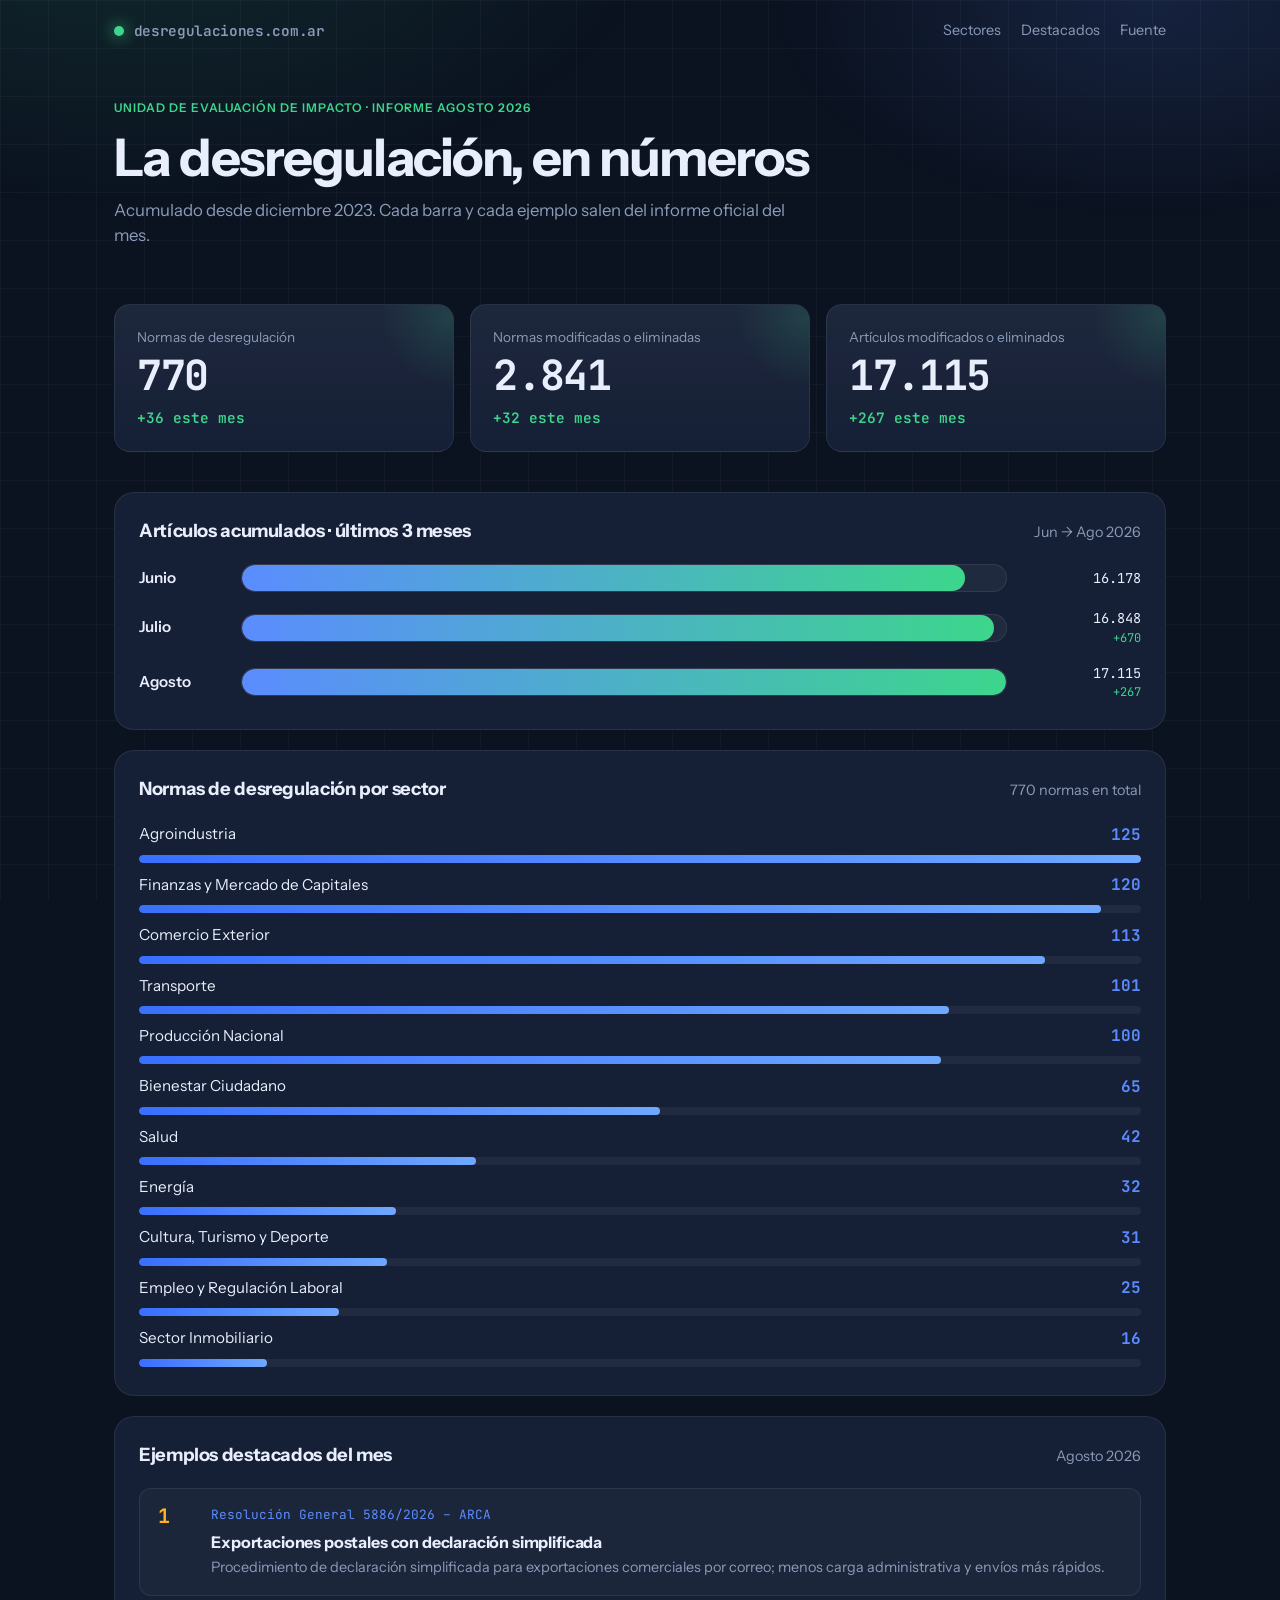
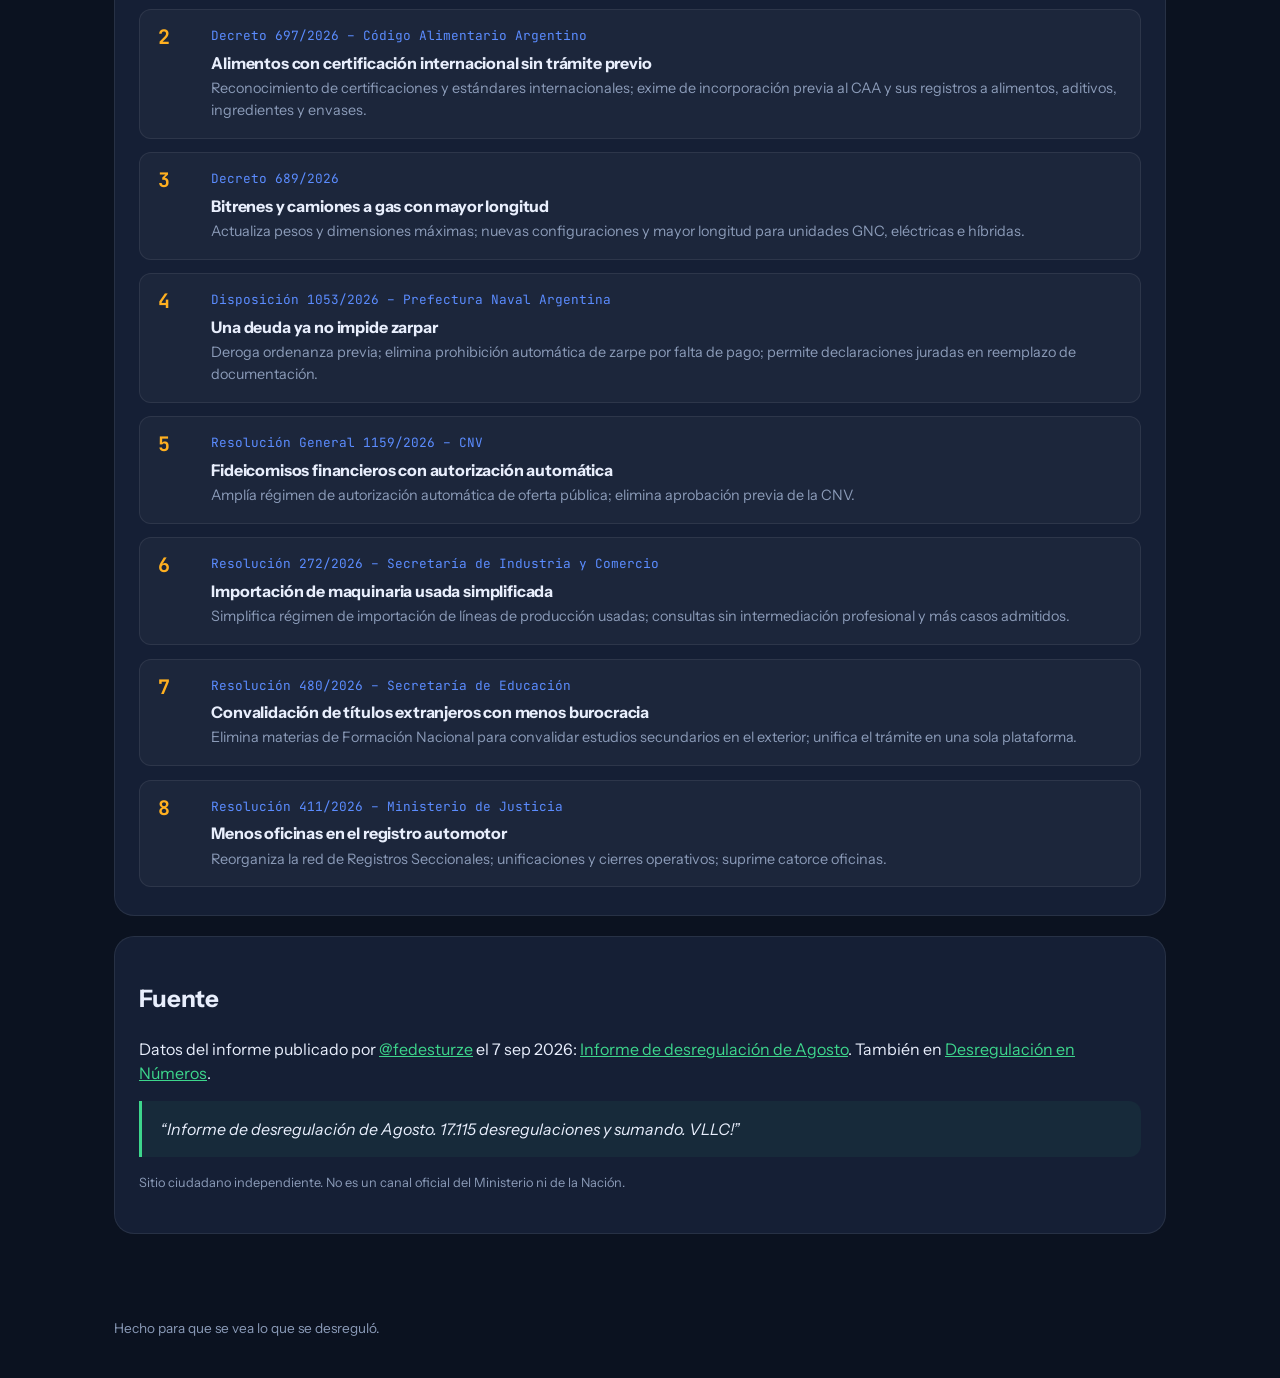
==== index.single.html @ d6ac7ee7 "Add single-file dashboard for CDN hosting (Spanish brand)" ====
<!DOCTYPE html>
<html lang="es">
<head>
  <meta charset="utf-8" />
  <meta name="viewport" content="width=device-width, initial-scale=1" />
  <title>Desregulación Argentina · Agosto 2026</title>
  <meta name="description" content="Dashboard de la desregulación implementada: 17.115 artículos modificados o eliminados. Fuente: Unidad de Evaluación de Impacto / Fede Sturzenegger." />
  <link rel="preconnect" href="https://fonts.googleapis.com" />
  <link rel="preconnect" href="https://fonts.gstatic.com" crossorigin />
  <link href="https://fonts.googleapis.com/css2?family=Instrument+Sans:wght@400;500;600;700&family=JetBrains+Mono:wght@500;700&display=swap" rel="stylesheet" />
  <style>
:root {
  --bg: #0b1220;
  --bg2: #111a2e;
  --card: #151f35;
  --line: rgba(255,255,255,0.08);
  --text: #e8eefc;
  --muted: #8b9bb8;
  --accent: #3dd68c;
  --accent2: #5b8cff;
  --warn: #ffb020;
  --radius: 16px;
  --font: "Instrument Sans", system-ui, sans-serif;
  --mono: "JetBrains Mono", ui-monospace, monospace;
}

* { box-sizing: border-box; }
html { scroll-behavior: smooth; }
body {
  margin: 0;
  font-family: var(--font);
  color: var(--text);
  background: var(--bg);
  line-height: 1.5;
  min-height: 100vh;
}

.bg-grid {
  position: fixed; inset: 0; pointer-events: none; z-index: -1;
  background:
    radial-gradient(900px 500px at 10% -10%, rgba(61,214,140,0.12), transparent 60%),
    radial-gradient(700px 400px at 90% 0%, rgba(91,140,255,0.14), transparent 55%),
    linear-gradient(rgba(255,255,255,0.03) 1px, transparent 1px),
    linear-gradient(90deg, rgba(255,255,255,0.03) 1px, transparent 1px);
  background-size: auto, auto, 48px 48px, 48px 48px;
}

.top {
  display: flex; align-items: center; justify-content: space-between;
  max-width: 1100px; margin: 0 auto; padding: 1.25rem 1.5rem;
}
.brand { display: flex; align-items: center; gap: .6rem; font-weight: 600; letter-spacing: -0.02em; }
.dot {
  width: 10px; height: 10px; border-radius: 50%;
  background: var(--accent); box-shadow: 0 0 16px var(--accent);
}
.brand-name { font-family: var(--mono); font-size: .9rem; color: var(--muted); }
nav { display: flex; gap: 1.25rem; }
nav a { color: var(--muted); text-decoration: none; font-size: .9rem; }
nav a:hover { color: var(--text); }

main { max-width: 1100px; margin: 0 auto; padding: 0 1.5rem 4rem; }

.hero { padding: 2rem 0 1.5rem; }
.eyebrow {
  display: inline-block; font-size: .75rem; letter-spacing: .08em; text-transform: uppercase;
  color: var(--accent); font-weight: 600; margin: 0 0 .75rem;
}
h1 {
  font-size: clamp(2rem, 5vw, 3.25rem); line-height: 1.1; letter-spacing: -0.03em;
  margin: 0 0 .75rem; font-weight: 700;
}
.lede { color: var(--muted); max-width: 42rem; margin: 0; font-size: 1.05rem; }

.kpis {
  display: grid; grid-template-columns: repeat(3, 1fr); gap: 1rem;
  margin: 2rem 0 2.5rem;
}
.kpi {
  background: linear-gradient(180deg, rgba(255,255,255,0.04), transparent), var(--card);
  border: 1px solid var(--line); border-radius: var(--radius);
  padding: 1.35rem 1.4rem; position: relative; overflow: hidden;
}
.kpi::after {
  content: ""; position: absolute; right: -20%; top: -40%;
  width: 140px; height: 140px; border-radius: 50%;
  background: radial-gradient(circle, rgba(61,214,140,0.15), transparent 70%);
}
.kpi .label { color: var(--muted); font-size: .85rem; margin-bottom: .5rem; }
.kpi .value {
  font-family: var(--mono); font-size: clamp(1.8rem, 4vw, 2.6rem);
  font-weight: 700; letter-spacing: -0.04em; line-height: 1;
}
.kpi .delta {
  display: inline-flex; align-items: center; gap: .25rem;
  margin-top: .65rem; color: var(--accent); font-weight: 600; font-size: .9rem;
  font-family: var(--mono);
}

.panel {
  background: var(--card); border: 1px solid var(--line);
  border-radius: calc(var(--radius) + 4px); padding: 1.5rem 1.5rem 1.75rem;
  margin-bottom: 1.25rem;
}
.panel-head { display: flex; align-items: baseline; justify-content: space-between; gap: 1rem; margin-bottom: 1.25rem; }
.panel-head h2 { margin: 0; font-size: 1.15rem; letter-spacing: -0.02em; }
.muted { color: var(--muted); margin: 0; font-size: .9rem; }

.bars { display: grid; gap: 1rem; }
.bar-row { display: grid; grid-template-columns: 5.5rem 1fr auto; align-items: center; gap: .85rem; }
.bar-label { font-weight: 600; font-size: .95rem; }
.bar-track {
  height: 28px; background: rgba(255,255,255,0.05); border-radius: 999px; overflow: hidden;
  border: 1px solid var(--line);
}
.bar-fill {
  height: 100%; border-radius: 999px;
  background: linear-gradient(90deg, var(--accent2), var(--accent));
  transition: width .8s ease;
}
.bar-meta { font-family: var(--mono); font-size: .85rem; text-align: right; min-width: 7.5rem; }
.bar-meta .d { color: var(--accent); display: block; font-size: .75rem; }

.sectors { display: grid; gap: .65rem; }
.sector {
  display: grid; grid-template-columns: 1fr auto; gap: .5rem .75rem; align-items: center;
}
.sector-name { font-size: .95rem; }
.sector-n { font-family: var(--mono); font-weight: 700; color: var(--accent2); }
.sector-track {
  grid-column: 1 / -1; height: 8px; background: rgba(255,255,255,0.05);
  border-radius: 999px; overflow: hidden;
}
.sector-fill {
  height: 100%; border-radius: 999px;
  background: linear-gradient(90deg, #3a6fff, #6ea8ff);
}

.examples { list-style: none; margin: 0; padding: 0; display: grid; gap: .85rem; }
.examples li {
  display: grid; grid-template-columns: 2.5rem 1fr; gap: .85rem;
  padding: 1rem 1.1rem; border-radius: 12px;
  background: rgba(255,255,255,0.03); border: 1px solid var(--line);
}
.examples .n {
  font-family: var(--mono); font-weight: 700; font-size: 1.25rem;
  color: var(--warn); line-height: 1.1;
}
.examples h3 { margin: 0 0 .2rem; font-size: 1rem; letter-spacing: -0.01em; }
.examples .norma { color: var(--accent2); font-size: .8rem; font-family: var(--mono); margin-bottom: .35rem; }
.examples p { margin: 0; color: var(--muted); font-size: .9rem; }

.source a { color: var(--accent); }
.source blockquote {
  margin: 1rem 0; padding: 1rem 1.15rem; border-left: 3px solid var(--accent);
  background: rgba(61,214,140,0.06); border-radius: 0 12px 12px 0;
  color: var(--text); font-style: italic;
}
.fine { color: var(--muted); font-size: .8rem; }

footer {
  max-width: 1100px; margin: 0 auto; padding: 0 1.5rem 2.5rem;
  color: var(--muted); font-size: .85rem;
}

@media (max-width: 800px) {
  .kpis { grid-template-columns: 1fr; }
  nav { display: none; }
  .bar-row { grid-template-columns: 1fr; gap: .35rem; }
  .bar-meta { text-align: left; }
}

</style>
</head>
<body>
  <div class="bg-grid" aria-hidden="true"></div>
  <header class="top">
    <div class="brand">
      <span class="dot"></span>
      <span class="brand-name">desregulaciones.com.ar</span>
    </div>
    <nav>
      <a href="#sectores">Sectores</a>
      <a href="#ejemplos">Destacados</a>
      <a href="#fuente">Fuente</a>
    </nav>
  </header>

  <main>
    <section class="hero">
      <p class="eyebrow">Unidad de Evaluación de Impacto · Informe agosto 2026</p>
      <h1>La desregulación, en números</h1>
      <p class="lede">Acumulado desde diciembre 2023. Cada barra y cada ejemplo salen del informe oficial del mes.</p>
    </section>

    <section class="kpis" id="kpis" aria-label="Indicadores clave">
      <!-- filled by JS -->
    </section>

    <section class="panel" id="ritmo">
      <div class="panel-head">
        <h2>Artículos acumulados · últimos 3 meses</h2>
        <p class="muted">Jun → Ago 2026</p>
      </div>
      <div class="bars" id="bars"></div>
    </section>

    <section class="panel" id="sectores">
      <div class="panel-head">
        <h2>Normas de desregulación por sector</h2>
        <p class="muted">770 normas en total</p>
      </div>
      <div class="sectors" id="sectors"></div>
    </section>

    <section class="panel" id="ejemplos">
      <div class="panel-head">
        <h2>Ejemplos destacados del mes</h2>
        <p class="muted">Agosto 2026</p>
      </div>
      <ol class="examples" id="examples"></ol>
    </section>

    <section class="panel source" id="fuente">
      <h2>Fuente</h2>
      <p>
        Datos del informe publicado por
        <a href="https://x.com/fedesturze" target="_blank" rel="noopener">@fedesturze</a>
        el 7 sep 2026:
        <a id="source-link" href="https://x.com/fedesturze/status/2096922654028579217" target="_blank" rel="noopener">Informe de desregulación de Agosto</a>.
        También en
        <a href="https://www.argentina.gob.ar/desregulacion/desregulacion-en-numeros" target="_blank" rel="noopener">Desregulación en Números</a>.
      </p>
      <blockquote id="source-quote"></blockquote>
      <p class="fine">Sitio ciudadano independiente. No es un canal oficial del Ministerio ni de la Nación.</p>
    </section>
  </main>

  <footer>
    <span>Hecho para que se vea lo que se desreguló.</span>
  </footer>

  <script>
const EMBEDDED_DATA = {
  "source": {
    "author": "Fede Sturzenegger",
    "username": "fedesturze",
    "post_id": "2096922654028579217",
    "url": "https://x.com/fedesturze/status/2096922654028579217",
    "created_at": "2026-09-07T11:24:54.000Z",
    "text": "Informe de desregulación de Agosto. 17.115 desregulaciones y sumando. VLLC!",
    "unit": "Unidad de Evaluación de Impacto · Análisis de la desregulación implementada",
    "official_portal": "https://www.argentina.gob.ar/desregulacion/desregulacion-en-numeros",
    "official_pdf": "https://www.argentina.gob.ar/sites/default/files/2025/06/informe_analisis_de_la_desregulacion_implementada_agosto.pdf"
  },
  "as_of": "2026-08",
  "totals": {
    "normas_desregulacion": {
      "value": 770,
      "delta_month": 36
    },
    "normas_modificadas_o_eliminadas": {
      "value": 2841,
      "delta_month": 32
    },
    "articulos_modificados_o_eliminados": {
      "value": 17115,
      "delta_month": 267
    }
  },
  "articulos_ultimos_3_meses": [
    {
      "month": "2026-06",
      "label": "Junio",
      "value": 16178,
      "delta": null
    },
    {
      "month": "2026-07",
      "label": "Julio",
      "value": 16848,
      "delta": 670
    },
    {
      "month": "2026-08",
      "label": "Agosto",
      "value": 17115,
      "delta": 267
    }
  ],
  "sectores": [
    {
      "name": "Agroindustria",
      "normas": 125
    },
    {
      "name": "Finanzas y Mercado de Capitales",
      "normas": 120
    },
    {
      "name": "Comercio Exterior",
      "normas": 113
    },
    {
      "name": "Transporte",
      "normas": 101
    },
    {
      "name": "Producción Nacional",
      "normas": 100
    },
    {
      "name": "Bienestar Ciudadano",
      "normas": 65
    },
    {
      "name": "Salud",
      "normas": 42
    },
    {
      "name": "Energía",
      "normas": 32
    },
    {
      "name": "Cultura, Turismo y Deporte",
      "normas": 31
    },
    {
      "name": "Empleo y Regulación Laboral",
      "normas": 25
    },
    {
      "name": "Sector Inmobiliario",
      "normas": 16
    }
  ],
  "ejemplos_destacados": [
    {
      "n": 1,
      "norma": "Resolución General 5886/2026 – ARCA",
      "titulo": "Exportaciones postales con declaración simplificada",
      "detalle": "Procedimiento de declaración simplificada para exportaciones comerciales por correo; menos carga administrativa y envíos más rápidos."
    },
    {
      "n": 2,
      "norma": "Decreto 697/2026 – Código Alimentario Argentino",
      "titulo": "Alimentos con certificación internacional sin trámite previo",
      "detalle": "Reconocimiento de certificaciones y estándares internacionales; exime de incorporación previa al CAA y sus registros a alimentos, aditivos, ingredientes y envases."
    },
    {
      "n": 3,
      "norma": "Decreto 689/2026",
      "titulo": "Bitrenes y camiones a gas con mayor longitud",
      "detalle": "Actualiza pesos y dimensiones máximas; nuevas configuraciones y mayor longitud para unidades GNC, eléctricas e híbridas."
    },
    {
      "n": 4,
      "norma": "Disposición 1053/2026 – Prefectura Naval Argentina",
      "titulo": "Una deuda ya no impide zarpar",
      "detalle": "Deroga ordenanza previa; elimina prohibición automática de zarpe por falta de pago; permite declaraciones juradas en reemplazo de documentación."
    },
    {
      "n": 5,
      "norma": "Resolución General 1159/2026 – CNV",
      "titulo": "Fideicomisos financieros con autorización automática",
      "detalle": "Amplía régimen de autorización automática de oferta pública; elimina aprobación previa de la CNV."
    },
    {
      "n": 6,
      "norma": "Resolución 272/2026 – Secretaría de Industria y Comercio",
      "titulo": "Importación de maquinaria usada simplificada",
      "detalle": "Simplifica régimen de importación de líneas de producción usadas; consultas sin intermediación profesional y más casos admitidos."
    },
    {
      "n": 7,
      "norma": "Resolución 480/2026 – Secretaría de Educación",
      "titulo": "Convalidación de títulos extranjeros con menos burocracia",
      "detalle": "Elimina materias de Formación Nacional para convalidar estudios secundarios en el exterior; unifica el trámite en una sola plataforma."
    },
    {
      "n": 8,
      "norma": "Resolución 411/2026 – Ministerio de Justicia",
      "titulo": "Menos oficinas en el registro automotor",
      "detalle": "Reorganiza la red de Registros Seccionales; unificaciones y cierres operativos; suprime catorce oficinas."
    }
  ]
}
;
async function load() {
  const data = EMBEDDED_DATA;
  renderKpis(data.totals);
  renderBars(data.articulos_ultimos_3_meses);
  renderSectors(data.sectores);
  renderExamples(data.ejemplos_destacados);
  document.getElementById("source-quote").textContent = `“${data.source.text}”`;
}

function fmt(n) {
  return n.toLocaleString("es-AR");
}

function renderKpis(t) {
  const items = [
    { label: "Normas de desregulación", ...t.normas_desregulacion },
    { label: "Normas modificadas o eliminadas", ...t.normas_modificadas_o_eliminadas },
    { label: "Artículos modificados o eliminados", ...t.articulos_modificados_o_eliminados },
  ];
  const el = document.getElementById("kpis");
  el.innerHTML = items.map((k) => `
    <article class="kpi">
      <div class="label">${k.label}</div>
      <div class="value">${fmt(k.value)}</div>
      <div class="delta">+${fmt(k.delta_month)} este mes</div>
    </article>
  `).join("");
}

function renderBars(rows) {
  const max = Math.max(...rows.map((r) => r.value));
  const el = document.getElementById("bars");
  el.innerHTML = rows.map((r) => {
    const pct = Math.max(8, (r.value / max) * 100);
    const delta = r.delta != null ? `<span class="d">+${fmt(r.delta)}</span>` : "";
    return `
      <div class="bar-row">
        <div class="bar-label">${r.label}</div>
        <div class="bar-track"><div class="bar-fill" style="width:${pct}%"></div></div>
        <div class="bar-meta">${fmt(r.value)}${delta}</div>
      </div>`;
  }).join("");
}

function renderSectors(sectors) {
  const max = Math.max(...sectors.map((s) => s.normas));
  const el = document.getElementById("sectors");
  el.innerHTML = sectors.map((s) => {
    const pct = (s.normas / max) * 100;
    return `
      <div class="sector">
        <div class="sector-name">${s.name}</div>
        <div class="sector-n">${fmt(s.normas)}</div>
        <div class="sector-track"><div class="sector-fill" style="width:${pct}%"></div></div>
      </div>`;
  }).join("");
}

function renderExamples(list) {
  const el = document.getElementById("examples");
  el.innerHTML = list.map((e) => `
    <li>
      <div class="n">${e.n}</div>
      <div>
        <div class="norma">${e.norma}</div>
        <h3>${e.titulo}</h3>
        <p>${e.detalle}</p>
      </div>
    </li>
  `).join("");
}

load().catch((err) => {
  console.error(err);
  document.querySelector(".lede").textContent = "No se pudo cargar data/august-2026.json";
});

</script>
</body>
</html>
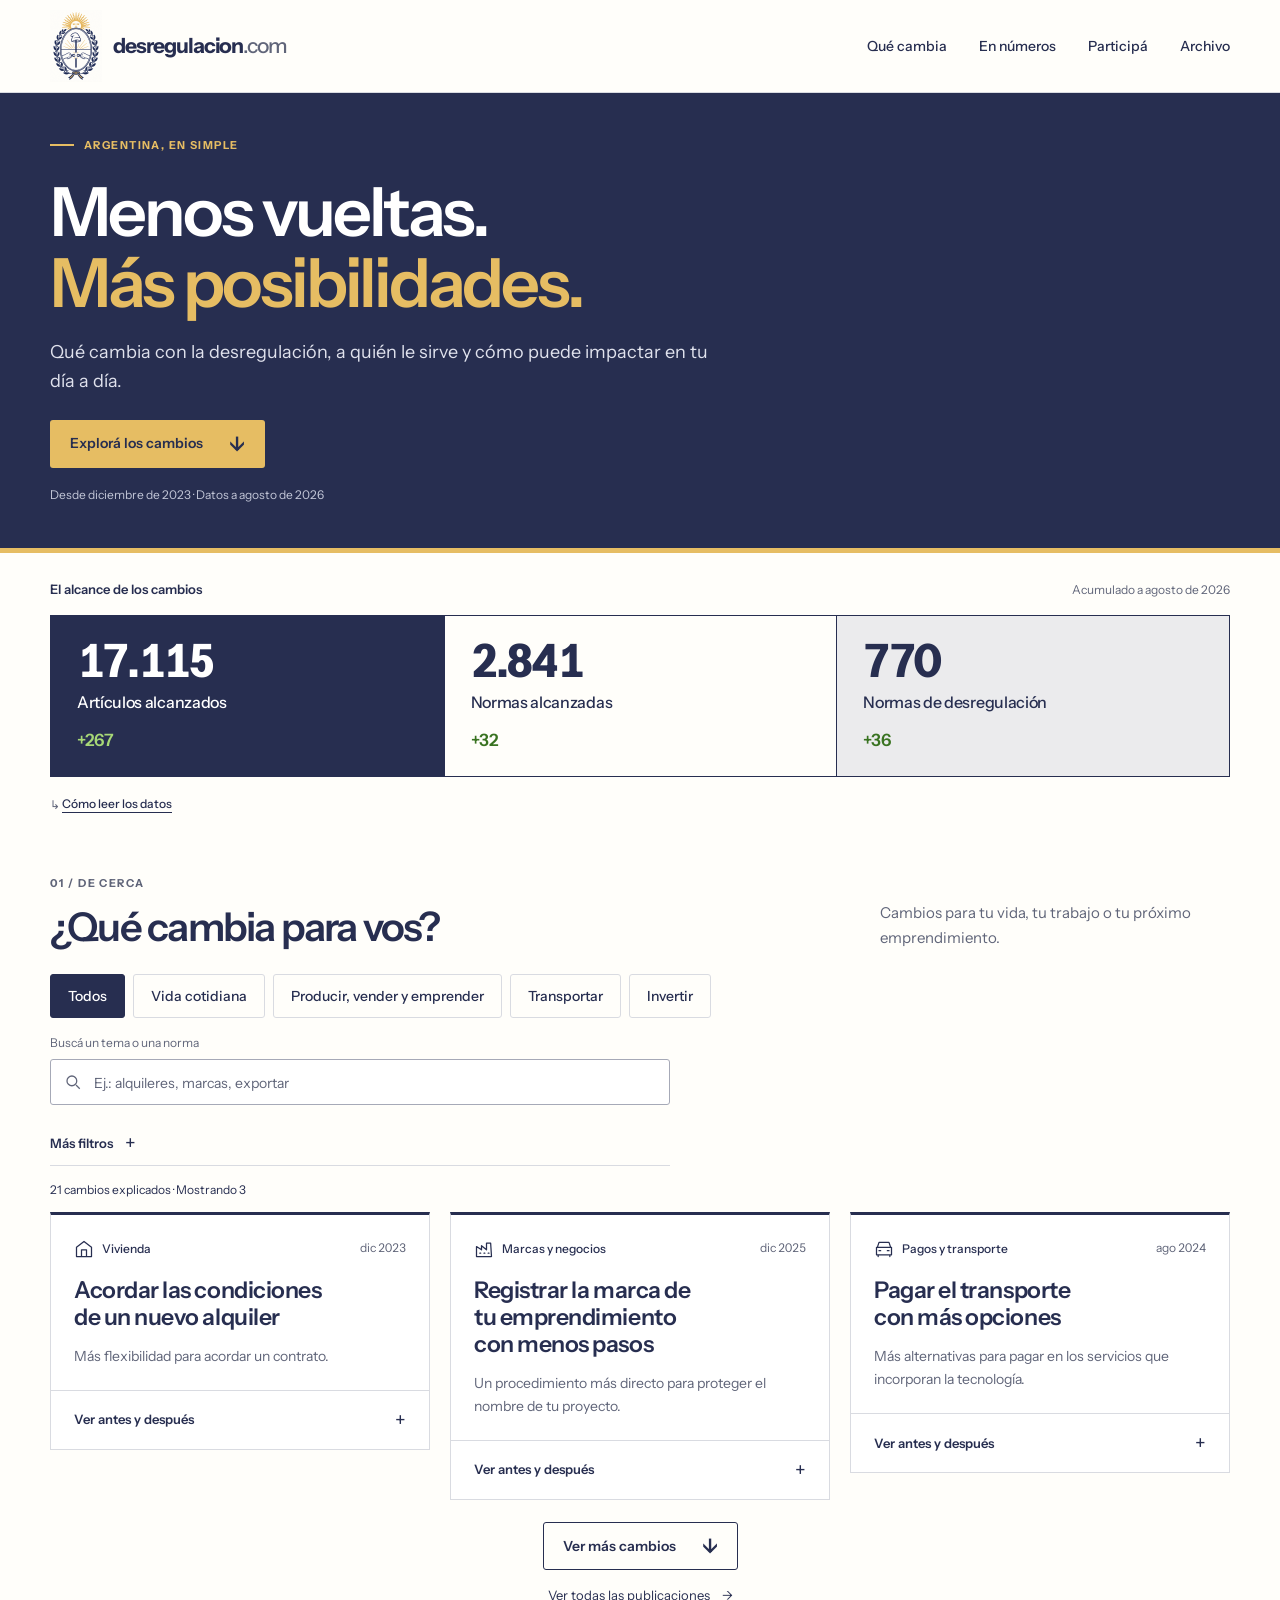
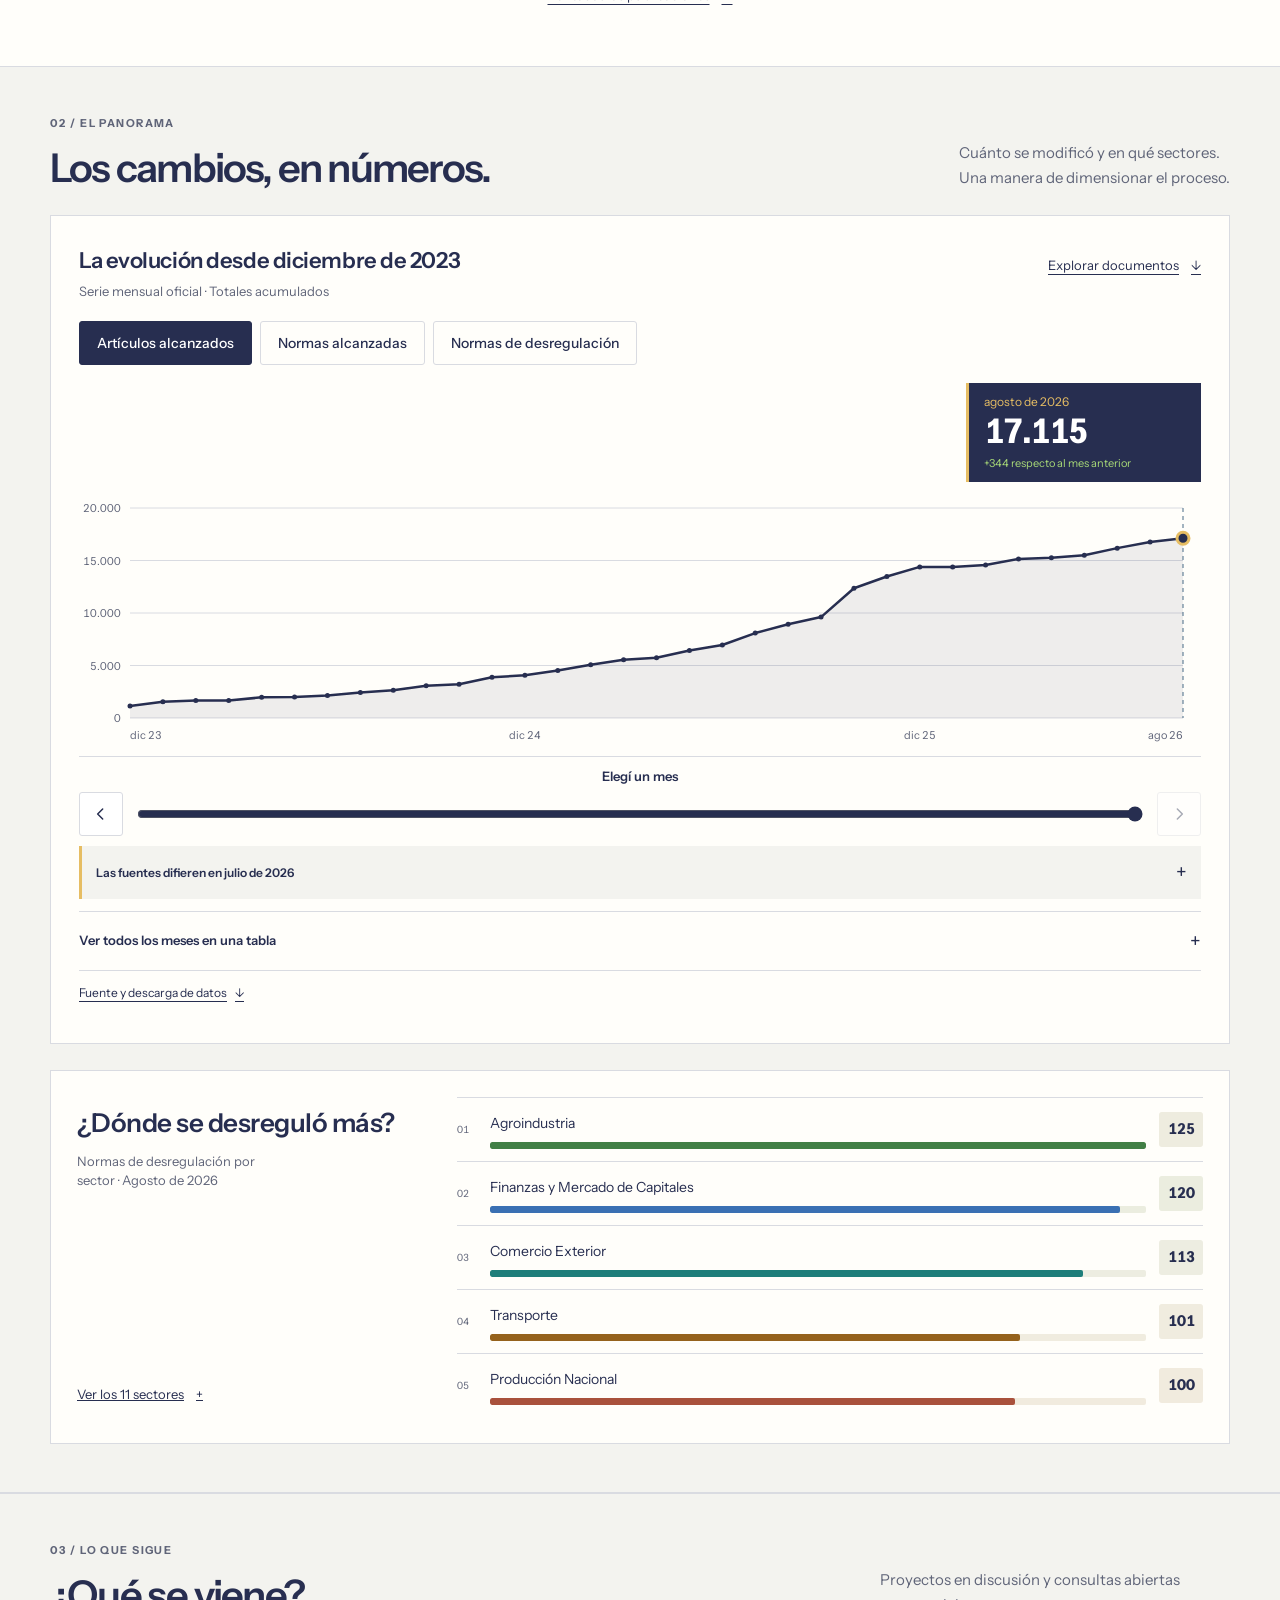
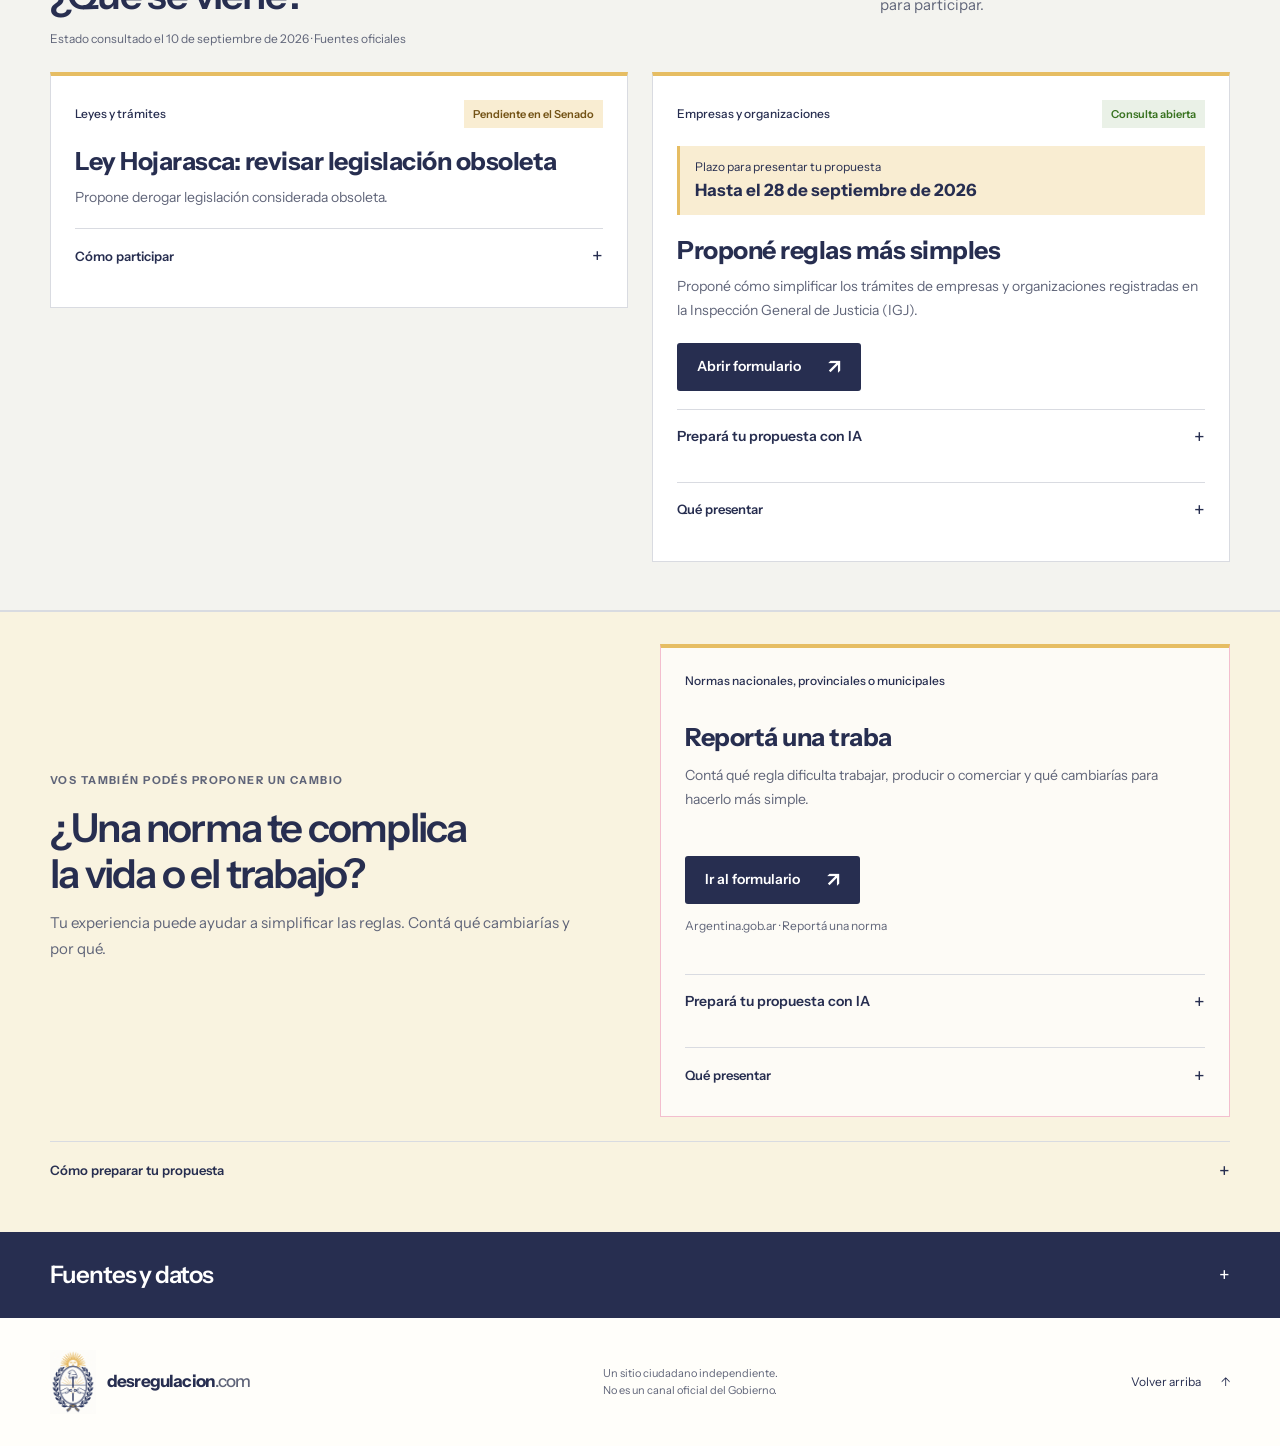
==== commit 5a566bff: "Build citizen guide, searchable archive, and AI participation helpers" ====
--- a/index.single.html
+++ b/index.single.html
@@ -1,468 +1,1580 @@
 <!DOCTYPE html>
-<html lang="es">
+<html lang="es-AR" data-portable>
 <head>
   <meta charset="utf-8" />
   <meta name="viewport" content="width=device-width, initial-scale=1" />
-  <title>Desregulación Argentina · Agosto 2026</title>
-  <meta name="description" content="Dashboard de la desregulación implementada: 17.115 artículos modificados o eliminados. Fuente: Unidad de Evaluación de Impacto / Fede Sturzenegger." />
+  <meta name="theme-color" content="#272e50" />
+  <title>Desregulación · Qué cambia para vos</title>
+  <link rel="canonical" href="https://desregulacion.com/" />
+  <meta name="description" content="Entendé qué cambió con la desregulación en Argentina, a quién le sirve y cómo participar. Historia desde diciembre de 2023, archivo de fuentes y cambios explicados en simple." />
   <link rel="preconnect" href="https://fonts.googleapis.com" />
   <link rel="preconnect" href="https://fonts.gstatic.com" crossorigin />
-  <link href="https://fonts.googleapis.com/css2?family=Instrument+Sans:wght@400;500;600;700&family=JetBrains+Mono:wght@500;700&display=swap" rel="stylesheet" />
+  <link href="https://fonts.googleapis.com/css2?family=Instrument+Sans:wght@400;500;600;700&display=swap" rel="stylesheet" />
+  <link rel="icon" type="image/png" href="[data-uri]" />
   <style>
 :root {
-  --bg: #0b1220;
-  --bg2: #111a2e;
-  --card: #151f35;
-  --line: rgba(255,255,255,0.08);
-  --text: #e8eefc;
-  --muted: #8b9bb8;
-  --accent: #3dd68c;
-  --accent2: #5b8cff;
-  --warn: #ffb020;
-  --radius: 16px;
-  --font: "Instrument Sans", system-ui, sans-serif;
-  --mono: "JetBrains Mono", ui-monospace, monospace;
+  color-scheme: light;
+  --navy: #272e50; --gold: #e6bd63; --paper: #fffefa; --white: #fff;
+  --pale: #f3f3ef; --text: #272e50; --muted: #606579; --line: #d9dbe1;
+  --line-dark: #525a76; --green: #397321; --green-light: #a7d877;
+  --blue: #496b86; --gray: #777d88;
+  --comparison-before: oklch(0.49 0.095 65);
+  --font: "Instrument Sans", -apple-system, BlinkMacSystemFont, "Segoe UI", sans-serif;
 }
-
 * { box-sizing: border-box; }
-html { scroll-behavior: smooth; }
-body {
-  margin: 0;
-  font-family: var(--font);
-  color: var(--text);
-  background: var(--bg);
-  line-height: 1.5;
-  min-height: 100vh;
+html { scroll-behavior: smooth; scroll-padding-top: 24px; }
+body { margin: 0; background: var(--paper); color: var(--text); font: 400 16px/1.5 var(--font); -webkit-font-smoothing: antialiased; }
+button, input { font: inherit; }
+button, a, input, summary { touch-action: manipulation; }
+button, summary { cursor: pointer; }
+a { color: inherit; text-underline-offset: 4px; }
+button { color: inherit; }
+button, a { -webkit-tap-highlight-color: transparent; }
+button:active, .button:active { transform: translateY(1px); }
+:focus-visible { outline: 3px solid var(--blue); outline-offset: 5px; }
+.hero :focus-visible, .source-section :focus-visible { outline-color: var(--gold); }
+[hidden] { display: none !important; }
+.visually-hidden { position: absolute; width: 1px; height: 1px; padding: 0; margin: -1px; overflow: hidden; clip-path: inset(50%); white-space: nowrap; border: 0; }
+h1, h2, h3, p { margin: 0; }
+h1, h2, h3 { text-wrap: balance; }
+p { text-wrap: pretty; }
+h1, h2 { letter-spacing: -.045em; }
+h2 { font-size: clamp(30px, 3.1vw, 42px); font-weight: 600; line-height: 1.14; }
+h3 { letter-spacing: -.02em; }
+svg { display: block; flex: none; }
+.container { width: min(1180px, calc(100% - 80px)); margin-inline: auto; }
+.skip-link { position: absolute; z-index: 10; top: 12px; left: 12px; padding: 12px 20px; background: var(--gold); transform: translateY(-180%); font-weight: 700; }
+.skip-link:focus { transform: translateY(0); }
+.site-header { background: var(--paper); border-bottom: 1px solid var(--line); }
+.header-inner { min-height: 92px; display: flex; align-items: center; justify-content: space-between; gap: 24px; }
+.brand { min-height: 44px; display: inline-flex; align-items: center; gap: 11px; text-decoration: none; font-size: 21px; font-weight: 700; letter-spacing: -.05em; }
+.brand-domain { color: var(--muted); font-weight: 500; }
+.brand-mark { display: block; width: 52px; height: 72px; object-fit: cover; flex: none; }
+.arrow-circle { width: 32px; height: 32px; border-radius: 50%; display: inline-flex; align-items: center; justify-content: center; background: var(--gold); color: var(--navy); font: 500 25px/1 var(--font); flex: none; }
+nav { display: flex; gap: 32px; }
+nav a { display: flex; align-items: center; gap: 8px; min-height: 44px; font-size: 14px; font-weight: 500; text-decoration: none; }
+.hero { color: var(--white); background: var(--navy); border-bottom: 5px solid var(--gold); }
+.hero-grid { display: grid; grid-template-columns: 1fr 272px; gap: 70px; padding-block: 68px 64px; }
+.eyebrow { display: flex; align-items: center; gap: 10px; margin-bottom: 22px; font-size: 11px; font-weight: 700; text-transform: uppercase; letter-spacing: .13em; }
+.hero .eyebrow, .source-section .eyebrow { color: var(--gold); }
+.little-line { width: 24px; height: 2px; background: currentColor; }
+h1 { font-size: clamp(46px, 5.3vw, 72px); line-height: 1.05; font-weight: 600; }
+h1 span { color: var(--gold); }
+.hero-description { max-width: 490px; font-size: 18px; line-height: 1.6; margin-top: 25px; color: #e0e2ed; }
+.button { display: inline-flex; align-items: center; justify-content: center; gap: 26px; min-height: 48px; padding: 12px 19px; border: 1px solid transparent; border-radius: 3px; font-size: 14px; font-weight: 600; text-decoration: none; transition: background-color 150ms ease, border-color 150ms ease; }
+.button span { font-size: 20px; line-height: 1; }
+.button-gold { background: var(--gold); color: var(--navy); margin-top: 28px; }
+.button-navy { background: var(--navy); color: var(--white); }
+.button-outline { background: transparent; border-color: var(--navy); }
+.hero-footnote { font-size: 12px; color: #c2c6d7; margin-top: 16px; }
+.section-overline { display: flex; align-items: center; justify-content: space-between; gap: 12px; padding-block: 28px 16px; }
+.section-overline h2 { font-size: 13px; letter-spacing: 0; font-weight: 600; }
+.section-overline > span { color: var(--muted); font-size: 12px; }
+.kpis { display: grid; grid-template-columns: repeat(3, 1fr); border: 1px solid var(--navy); }
+.kpi { padding: 27px 30px 23px; position: relative; }
+.kpi + .kpi { border-left: 1px solid var(--navy); }
+.kpi:first-child { background: var(--navy); color: var(--white); }
+.kpi:last-child { background: #ebebed; }
+.kpi .value { font-size: clamp(40px, 4.5vw, 59px); line-height: 1; letter-spacing: -.06em; font-weight: 700; font-variant-numeric: tabular-nums; }
+.kpi h3 { min-height: 45px; margin-top: 12px; max-width: 245px; font-size: 17px; font-weight: 500; line-height: 1.3; }
+.kpi-bottom { margin-top: 28px; display: flex; align-items: center; justify-content: space-between; }
+.delta { color: var(--green); font-size: 20px; font-weight: 600; }
+.delta small { color: var(--muted); font-size: 12px; font-weight: 400; margin-left: 5px; }
+.kpi:first-child .delta { color: var(--green-light); }
+.kpi:first-child .delta small { color: #c2c6d7; }
+.kpi .arrow-circle { width: 23px; height: 23px; font-size: 19px; }
+.data-note { font-size: 12px; line-height: 1.7; color: var(--muted); margin-top: 16px; }
+.data-note a { color: var(--navy); font-weight: 500; }
+.section-space { padding-block: 76px; }
+.section-heading { display: flex; align-items: flex-end; justify-content: space-between; gap: 50px; margin-bottom: 32px; }
+.section-heading .eyebrow { margin-bottom: 14px; color: var(--muted); }
+.section-heading > p { max-width: 350px; color: var(--muted); font-size: 15px; line-height: 1.65; }
+.explorer-controls { display: flex; flex-direction: column; gap: 22px; margin-bottom: 19px; }
+.filters { display: flex; gap: 8px; flex-wrap: wrap; }
+.filter { padding: 10px 17px; min-height: 44px; border: 1px solid var(--line); border-radius: 3px; background: transparent; font-size: 14px; font-weight: 500; transition: background-color 150ms ease; }
+.filter[aria-pressed="true"] { background: var(--navy); color: var(--white); border-color: var(--navy); }
+.search-wrap { max-width: 400px; width: 100%; }
+.search-wrap label { display: block; color: var(--muted); font-size: 12px; margin-bottom: 7px; }
+.search-field { display: flex; align-items: center; gap: 10px; border: 1px solid #a6a9b7; border-radius: 3px; padding-inline: 13px; background: var(--white); }
+.search-field:focus-within { outline: 3px solid var(--blue); outline-offset: 3px; }
+.search-field svg { width: 18px; height: 18px; color: var(--muted); }
+.search-field input { border: 0; border-radius: 3px; color: var(--navy); width: 100%; min-width: 0; min-height: 44px; background: transparent; font-size: 16px; }
+/* The field wrapper provides a visible focus ring for the input. */
+.search-field input:focus-visible { outline: none; }
+.search-field input::placeholder { color: var(--muted); font-size: 14px; }
+.results-meta { display: flex; justify-content: space-between; gap: 16px; align-items: baseline; font-size: 12px; padding-block: 3px 13px; color: var(--muted); }
+.results-meta p { color: var(--navy); }
+.examples { display: grid; grid-template-columns: repeat(3, minmax(0, 1fr)); gap: 20px; align-items: start; }
+.change-card { border: 1px solid var(--line); background: var(--white); border-top: 3px solid var(--navy); padding: 24px 23px 0; min-width: 0; scroll-margin-top: 28px; }
+.card-top { display: flex; align-items: center; justify-content: space-between; gap: 10px; margin-bottom: 29px; }
+.category { display: flex; align-items: center; gap: 8px; font-size: 12px; font-weight: 500; }
+.category svg { width: 20px; height: 20px; }
+.card-number { color: var(--muted); font-size: 12px; font-variant-numeric: tabular-nums; }
+.change-card h3 { font-size: 24px; line-height: 1.17; font-weight: 600; min-height: 85px; }
+.benefit { margin-top: 22px; padding: 14px 0 20px; border-top: 1px solid var(--line); }
+.benefit p { font-size: 13px; line-height: 1.65; min-height: 64px; }
+.change-card details { margin-inline: -23px; border-top: 1px solid var(--line); }
+summary { list-style: none; display: flex; align-items: center; justify-content: space-between; gap: 14px; min-height: 53px; padding: 14px 23px; font-weight: 600; font-size: 13px; }
+summary::-webkit-details-marker { display: none; }
+summary > span { font-size: 20px; font-weight: 400; }
+details[open] > summary { background: var(--pale); }
+details[open] > summary > span { transform: rotate(45deg); }
+.card-details { padding: 22px 23px; font-size: 13px; }
+.comparison { margin: 0; display: grid; gap: 14px; }
+.comparison dt { color: var(--muted); font-size: 11px; font-weight: 600; text-transform: uppercase; letter-spacing: .05em; }
+.comparison dd { margin: 5px 0 0; line-height: 1.65; }
+.comparison-highlight { padding: 13px 14px; border-left: 3px solid var(--comparison-accent); background: color-mix(in oklch, var(--comparison-accent) 8%, var(--white)); }
+.comparison-before { --comparison-accent: var(--comparison-before); }
+.comparison-after { --comparison-accent: var(--green); }
+.comparison-highlight dt { color: var(--comparison-accent); font-weight: 700; }
+.norma { margin-top: 20px; font-size: 12px; font-weight: 600; line-height: 1.65; }
+.report-link { display: flex; align-items: center; min-height: 44px; gap: 8px; font-size: 12px; text-decoration: underline; }
+.more-row { display: flex; align-items: center; flex-direction: column; gap: 14px; margin-top: 28px; }
+.more-row > p { font-size: 12px; color: var(--muted); }
+.empty-state { padding: 45px 24px; text-align: center; border: 1px dashed var(--line); }
+.empty-state p { margin: 12px auto 22px; color: var(--muted); }
+.numbers-section { padding-block: 66px; border-top: 1px solid var(--line); border-bottom: 1px solid var(--line); background: var(--pale); }
+.sector-panel { background: var(--paper); border: 1px solid var(--line); padding: 26px; }
+.panel-heading h3 { font-size: 18px; font-weight: 600; }
+.panel-heading p { color: var(--muted); font-size: 12px; margin-top: 5px; }
+.chart-note { font-size: 12px; line-height: 1.7; color: var(--muted); margin-top: 22px; }
+.data-table { border-top: 1px solid var(--line); margin-top: 22px; }
+.data-table summary { padding-inline: 0; }
+table { width: 100%; border-collapse: collapse; font-size: 12px; margin-bottom: 15px; }
+caption { text-align: left; margin-bottom: 12px; color: var(--muted); }
+th, td { text-align: right; padding: 10px 5px; border-bottom: 1px solid var(--line); font-variant-numeric: tabular-nums; }
+th:first-child { text-align: left; }
+.sectors { padding: 0; margin: 22px 0 0; list-style: none; }
+.sector { display: grid; grid-template-columns: 19px 1fr 30px; align-items: center; gap: 9px; padding: 10px 0; border-top: 1px solid var(--line); }
+.sector-rank { font-size: 10px; color: var(--muted); font-variant-numeric: tabular-nums; }
+.sector-name { font-size: 13px; }
+.sector-n { font-size: 15px; font-weight: 700; text-align: right; font-variant-numeric: tabular-nums; }
+.sector-track { height: 7px; background: color-mix(in oklch, var(--sector-color) 12%, var(--paper)); margin-top: 8px; border-radius: 2px; overflow: hidden; }
+.sector-fill { height: 100%; background: var(--sector-color); border-radius: inherit; }
+.source-section { background: var(--navy); color: var(--white); padding-block: 60px; }
+.source-links a { display: grid; grid-template-columns: minmax(0, 1fr) 40px; gap: 20px; align-items: center; padding-block: 21px; border-bottom: 1px solid var(--line-dark); text-decoration: none; }
+.source-links strong { font-size: 15px; font-weight: 500; }
+.source-links small { display: block; font-size: 12px; color: #c2c6d7; margin-top: 6px; }
+.source-links a > span:first-child { min-width: 0; }
+.source-icon { width: 40px; height: 40px; display: grid; place-items: center; border-radius: 50%; background: var(--gold); color: var(--navy); }
+.source-icon svg { width: 20px; height: 20px; fill: none; stroke: currentColor; stroke-width: 1.8; stroke-linecap: round; stroke-linejoin: round; }
+.footer { display: flex; align-items: center; justify-content: space-between; gap: 32px; padding-block: 32px; }
+.footer .brand { font-size: 17px; }
+.footer .brand-mark { width: 46px; height: 64px; }
+.footer p { color: var(--muted); font-size: 11px; }
+.back-top { display: flex; align-items: center; min-height: 44px; gap: 20px; font-size: 12px; text-decoration: none; }
+.load-status { margin-top: 24px; font-size: 14px; }
+.load-status:has(.button), .notice { border: 1px solid var(--line); padding: 24px; }
+.load-status .button { margin-top: 14px; }
+.notice { margin-top: 24px; }
+@media (hover: hover) and (pointer: fine) {
+  nav a:hover, .back-top:hover { text-decoration: underline; }
+  .button-gold:hover { background: #f1cd7d; }
+  .button-navy:hover { background: var(--blue); }
+  .button-outline:hover, .filter:not([aria-pressed="true"]):hover { background: #ebebed; }
+  summary:hover { background: var(--pale); }
+  .source-links a:hover strong { text-decoration: underline; text-underline-offset: 4px; }
 }
-
-.bg-grid {
-  position: fixed; inset: 0; pointer-events: none; z-index: -1;
-  background:
-    radial-gradient(900px 500px at 10% -10%, rgba(61,214,140,0.12), transparent 60%),
-    radial-gradient(700px 400px at 90% 0%, rgba(91,140,255,0.14), transparent 55%),
-    linear-gradient(rgba(255,255,255,0.03) 1px, transparent 1px),
-    linear-gradient(90deg, rgba(255,255,255,0.03) 1px, transparent 1px);
-  background-size: auto, auto, 48px 48px, 48px 48px;
+@media (max-width: 1000px) {
+  .hero-grid { gap: 36px; grid-template-columns: 1fr 225px; }
+  .examples { grid-template-columns: repeat(2, minmax(0, 1fr)); }
+  .section-heading { gap: 30px; }
+  .section-heading > p { max-width: 290px; }
+  .sector-panel { padding: 20px; }
+  .brand { font-size: 18px; }
+  nav { gap: 20px; }
 }
-
-.top {
-  display: flex; align-items: center; justify-content: space-between;
-  max-width: 1100px; margin: 0 auto; padding: 1.25rem 1.5rem;
+@media (max-width: 720px) {
+  .container { width: calc(100% - 40px); }
+  .header-inner { min-height: 102px; flex-direction: column; justify-content: center; gap: 0; padding-top: 7px; }
+  .brand { font-size: 20px; }
+  nav { justify-content: space-between; width: 100%; max-width: 340px; gap: 16px; }
+  nav a { font-size: 13px; }
+  .hero-grid { grid-template-columns: 1fr; padding-block: 39px 35px; gap: 32px; }
+  h1 { font-size: clamp(42px, 8vw, 59px); }
+  .hero-description { font-size: 16px; max-width: 460px; margin-top: 22px; }
+  .hero .eyebrow { margin-bottom: 22px; }
+  .hero-footnote { font-size: 11px; }
+  .section-overline { align-items: flex-start; flex-direction: column; gap: 5px; padding-top: 24px; }
+  .kpis { grid-template-columns: 1fr; }
+  .kpi { display: grid; grid-template-columns: 113px 1fr; padding: 23px 20px; gap: 9px 18px; align-items: center; }
+  .kpi + .kpi { border-left: none; border-top: 1px solid var(--navy); }
+  .kpi .value { font-size: 41px; }
+  .kpi h3 { min-height: 0; margin: 0; font-size: 15px; max-width: 190px; }
+  .kpi-bottom { grid-column: 1 / -1; margin-top: 0; }
+  .delta { font-size: 17px; }
+  .delta small { font-size: 11px; }
+  .data-note { line-height: 1.8; }
+  .section-space { padding-block: 50px; }
+  .section-heading { flex-direction: column; gap: 18px; align-items: flex-start; margin-bottom: 27px; }
+  .section-heading > p { max-width: 460px; font-size: 14px; }
+  .section-heading .eyebrow { font-size: 10px; }
+  .filter { font-size: 12px; padding: 10px 12px; }
+  .filters { gap: 7px; }
+  .results-meta { flex-wrap: wrap; gap: 4px; }
+  .examples { grid-template-columns: 1fr; }
+  .change-card { padding: 21px 21px 0; }
+  .change-card h3 { min-height: 0; font-size: 25px; max-width: 390px; }
+  .card-top { margin-bottom: 23px; }
+  .benefit p { min-height: 0; }
+  .change-card details { margin-inline: -21px; }
+  .numbers-section { padding-block: 45px; }
+  .source-section { padding-block: 42px; }
+  .footer { align-items: flex-start; flex-wrap: wrap; gap: 20px; padding-block: 25px; }
+  .footer .brand { width: 100%; }
+  .footer p { margin-right: auto; }
 }
-.brand { display: flex; align-items: center; gap: .6rem; font-weight: 600; letter-spacing: -0.02em; }
-.dot {
-  width: 10px; height: 10px; border-radius: 50%;
-  background: var(--accent); box-shadow: 0 0 16px var(--accent);
+@media (prefers-reduced-motion: reduce) {
+  html { scroll-behavior: auto; }
+  *, *::before, *::after { transition: none !important; animation: none !important; }
 }
-.brand-name { font-family: var(--mono); font-size: .9rem; color: var(--muted); }
-nav { display: flex; gap: 1.25rem; }
-nav a { color: var(--muted); text-decoration: none; font-size: .9rem; }
-nav a:hover { color: var(--text); }
-
-main { max-width: 1100px; margin: 0 auto; padding: 0 1.5rem 4rem; }
-
-.hero { padding: 2rem 0 1.5rem; }
-.eyebrow {
-  display: inline-block; font-size: .75rem; letter-spacing: .08em; text-transform: uppercase;
-  color: var(--accent); font-weight: 600; margin: 0 0 .75rem;
+
+/* Historical data, document archive, and citizen participation. */
+.kpi-link { display: inline-flex; align-items: center; justify-content: flex-end; gap: 9px; min-height: 44px; padding-left: 10px; font-size: 11px; text-decoration: none; font-weight: 500; }
+.kpi:first-child .kpi-link:focus-visible { outline-color: var(--gold); }
+.history-panel { background: var(--paper); border: 1px solid var(--line); padding: 28px; margin-bottom: 26px; }
+.history-heading { display: flex; justify-content: space-between; gap: 25px; align-items: center; }
+.history-heading h3 { font-size: 22px; font-weight: 600; }
+.history-heading p { color: var(--muted); font-size: 13px; margin-top: 5px; }
+.text-action { min-height: 44px; display: inline-flex; gap: 12px; align-items: center; font-size: 13px; }
+.history-controls { display: flex; gap: 8px; flex-wrap: wrap; margin-top: 24px; }
+#history-status { color: var(--muted); font-size: 13px; margin-top: 22px; min-height: 24px; }
+.history-chart { width: 100%; min-height: 240px; margin-top: 12px; }
+.history-chart svg { width: 100%; height: 350px; overflow: visible; }
+.history-gridline { stroke: var(--line); stroke-width: 1; }
+.history-axis { fill: var(--muted); font: 11px var(--font); font-variant-numeric: tabular-nums; }
+.history-area { fill: var(--navy); fill-opacity: .08; }
+.history-line { fill: none; stroke: var(--navy); stroke-width: 2.5; stroke-linejoin: round; stroke-linecap: round; }
+.history-point { fill: var(--navy); }
+.history-sources { display: flex; justify-content: space-between; flex-wrap: wrap; gap: 8px 20px; font-size: 12px; border-top: 1px solid var(--line); }
+.history-sources a { display: inline-flex; align-items: center; gap: 8px; min-height: 44px; }
+.table-scroll { overflow-x: auto; }
+#history-table table { min-width: 380px; }
+.archive-section { border-bottom: 1px solid var(--line); }
+.archive-coverage { padding: 18px 21px; border-left: 3px solid var(--gold); background: var(--pale); }
+.archive-coverage strong { font-size: 14px; }
+.archive-coverage p { color: var(--muted); font-size: 13px; line-height: 1.75; margin-top: 5px; max-width: 100ch; }
+.archive-controls { display: grid; grid-template-columns: 2fr 1fr 1.4fr 1.4fr; gap: 15px; margin-top: 28px; }
+.archive-controls > div { min-width: 0; }
+.archive-controls label { font-size: 12px; color: var(--muted); display: block; margin-bottom: 7px; }
+.archive-controls input, .archive-controls select { width: 100%; min-height: 46px; padding: 10px 12px; border: 1px solid #a6a9b7; border-radius: 3px; background: var(--white); color: var(--text); font: 400 16px/1.5 var(--font); }
+.archive-controls input::placeholder { font-size: 14px; color: var(--muted); }
+.archive-controls select { padding-right: 5px; }
+.archive-meta { display: flex; justify-content: space-between; align-items: center; gap: 16px; margin-block: 17px 10px; font-size: 12px; }
+.archive-meta a { min-height: 44px; display: inline-flex; align-items: center; gap: 7px; }
+.archive-list { list-style: none; padding: 0; margin: 0; }
+.archive-entry { padding-block: 24px; border-top: 1px solid var(--line); }
+.archive-entry-meta { display: flex; align-items: center; flex-wrap: wrap; gap: 12px; font-size: 12px; color: var(--muted); }
+.archive-kind { color: var(--navy); font-weight: 600; }
+.archive-entry h3 { font-size: 21px; line-height: 1.4; max-width: 70ch; font-weight: 600; text-wrap: pretty; }
+.archive-entry h3 a { min-height: 44px; display: inline-block; padding-block: 9px; text-decoration: none; }
+.archive-entry h3 a > span[aria-hidden] { color: var(--muted); font-size: 16px; white-space: nowrap; }
+.archive-norma { color: var(--blue); font-size: 12px; margin-bottom: 8px; font-weight: 600; }
+.archive-description { font-size: 14px; color: var(--muted); line-height: 1.7; max-width: 85ch; }
+.archive-entry-footer { display: flex; align-items: center; justify-content: space-between; gap: 15px; color: var(--muted); font-size: 11px; margin-top: 12px; }
+.archive-entry-footer a { display: inline-flex; align-items: center; gap: 8px; min-height: 44px; color: var(--navy); font-size: 12px; }
+.archive-pagination { display: flex; justify-content: space-between; align-items: center; gap: 14px; margin-top: 25px; padding-top: 22px; border-top: 1px solid var(--line); }
+.archive-pagination span { font-size: 13px; color: var(--muted); }
+.archive-pagination button:disabled { color: var(--muted); border-color: var(--line); background: var(--pale); cursor: default; transform: none; }
+.inline-retry { display: inline-block; min-height: 44px; border: 0; background: none; color: var(--navy); padding: 6px 10px; text-decoration: underline; text-underline-offset: 4px; }
+.participation-section { padding-block: 48px; background: color-mix(in oklch, var(--gold) 18%, var(--paper)); border-top: 1px solid var(--line); }
+.participation-grid { display: grid; grid-template-columns: 1.2fr 1fr; gap: 90px; align-items: center; }
+.participation-section .eyebrow { color: var(--muted); margin-bottom: 17px; }
+.participation-grid h2 { font-size: 37px; }
+.participation-grid p:not(.eyebrow) { color: var(--muted); font-size: 15px; line-height: 1.7; margin-top: 18px; max-width: 55ch; }
+.participation-action .button { margin-top: 20px; }
+.participation-action small { display: block; color: var(--muted); font-size: 12px; line-height: 1.7; margin-top: 14px; max-width: 46ch; }
+@media (hover: hover) and (pointer: fine) {
+  .kpi-link:hover, .archive-entry h3 a:hover { text-decoration: underline; text-underline-offset: 4px; }
+  .archive-pagination button:disabled:hover { background: var(--pale); }
 }
-h1 {
-  font-size: clamp(2rem, 5vw, 3.25rem); line-height: 1.1; letter-spacing: -0.03em;
-  margin: 0 0 .75rem; font-weight: 700;
+@media (max-width: 1120px) {
+  .header-inner { flex-wrap: wrap; justify-content: center; padding-block: 12px; gap: 2px 20px; }
+  .header-inner nav { flex-wrap: wrap; justify-content: center; gap: 0 22px; }
+  .archive-controls { grid-template-columns: 1fr 1fr; }
+  .participation-grid { gap: 40px; }
 }
-.lede { color: var(--muted); max-width: 42rem; margin: 0; font-size: 1.05rem; }
-
-.kpis {
-  display: grid; grid-template-columns: repeat(3, 1fr); gap: 1rem;
-  margin: 2rem 0 2.5rem;
+@media (max-width: 720px) {
+  .header-inner nav { max-width: 100%; gap: 0 18px; }
+  .header-inner nav a { min-height: 44px; }
+  .history-panel { padding: 20px 15px; }
+  .history-heading { flex-direction: column; align-items: flex-start; gap: 5px; }
+  .history-heading h3 { font-size: 20px; }
+  .history-controls { gap: 7px; }
+  .history-controls .filter { font-size: 12px; }
+  .history-sources { justify-content: flex-start; }
+  .history-chart { margin-inline: -5px; width: calc(100% + 10px); }
+  .archive-controls { gap: 15px 12px; }
+  .archive-search { grid-column: 1 / -1; }
+  .archive-controls > div:last-child { grid-column: 1 / -1; }
+  .archive-meta { flex-direction: column; align-items: flex-start; gap: 0; margin-block: 22px 6px; }
+  .archive-entry h3 { font-size: 19px; }
+  .archive-entry-footer { flex-direction: column; align-items: flex-start; gap: 3px; }
+  .archive-coverage { padding: 15px; }
+  .archive-pagination { gap: 7px; flex-wrap: wrap; }
+  .archive-pagination .button { padding: 10px 11px; font-size: 12px; }
+  .archive-pagination span { font-size: 12px; }
+  .participation-grid { grid-template-columns: 1fr; gap: 8px; }
+  .participation-grid h2 { font-size: 31px; }
+  .participation-grid p:not(.eyebrow) { font-size: 14px; }
 }
-.kpi {
-  background: linear-gradient(180deg, rgba(255,255,255,0.04), transparent), var(--card);
-  border: 1px solid var(--line); border-radius: var(--radius);
-  padding: 1.35rem 1.4rem; position: relative; overflow: hidden;
+
+.history-reconciliation { margin-top: 14px; padding: 15px 17px; border-left: 3px solid var(--gold); background: var(--pale); font-size: 12px; line-height: 1.75; }
+.history-reconciliation strong { font-weight: 600; }
+.history-reconciliation p { margin-top: 5px; color: var(--muted); }
+
+/* Historical citizen explorer and participatory agenda. */
+.explorer-controls { display: grid; grid-template-columns: minmax(0, 1fr); }
+.explorer-fields { display: grid; grid-template-columns: minmax(0, 1fr) 190px 190px; gap: 18px; align-items: end; }
+.explorer-fields .search-wrap { max-width: none; }
+.explorer-select label { display: block; color: var(--muted); font-size: 12px; margin-bottom: 7px; }
+.explorer-select select { min-height: 46px; width: 100%; font: inherit; font-size: 16px; color: var(--navy); background: var(--white); border: 1px solid #a6a9b7; border-radius: 3px; padding: 9px 12px; touch-action: manipulation; }
+.card-top { align-items: flex-start; margin-bottom: 22px; }
+.card-number { flex: none; white-space: nowrap; }
+.change-card h3 { min-height: 0; }
+.more-row > p { text-align: center; max-width: 680px; }
+.upcoming-section { background: var(--pale); padding-block: 72px; border-block: 1px solid var(--line); }
+.upcoming-reviewed { font-size: 12px; color: var(--muted); margin: -12px 0 24px; }
+.upcoming-grid { display: grid; grid-template-columns: repeat(2, minmax(0, 1fr)); gap: 24px; }
+.upcoming-card { min-width: 0; display: flex; flex-direction: column; padding: 28px; border: 1px solid var(--line); border-top: 4px solid var(--gold); background: var(--white); }
+.upcoming-top { display: flex; align-items: center; flex-wrap: wrap; gap: 12px; justify-content: space-between; margin-bottom: 25px; }
+.proposal-status { display: inline-block; font-size: 11px; font-weight: 600; padding: 6px 9px; background: #f9edd2; color: #735316; }
+.proposal-consulta { background: #eaf1e7; color: var(--green); }
+.upcoming-card h3 { font-size: 28px; line-height: 1.2; margin-bottom: 10px; }
+.upcoming-card > p, .upcoming-card div > p { font-size: 14px; line-height: 1.7; }
+.upcoming-card .proposal-reference { font-size: 12px; color: var(--muted); margin-bottom: 17px; }
+.proposal-next { margin-top: 22px; padding-top: 18px; border-top: 1px solid var(--line); }
+.upcoming-card h4 { margin: 0 0 7px; font-size: 13px; font-weight: 600; }
+.proposal-support { background: #f8f4e8; border-left: 3px solid var(--gold); padding: 16px; margin-block: 22px; }
+.proposal-actions { margin-top: auto; display: flex; flex-direction: column; align-items: flex-start; gap: 7px; }
+.participation-guide { margin-top: 30px; padding-top: 26px; border-top: 1px solid var(--line); }
+.participation-guide h3 { font-size: 22px; }
+.participation-guide ol { display: grid; grid-template-columns: repeat(3, minmax(0, 1fr)); gap: 30px; padding-left: 22px; margin-block: 20px 24px; }
+.participation-guide li { padding-left: 3px; font-size: 14px; line-height: 1.7; }
+.participation-guide li strong { display: block; }
+.participation-guide > a { font-size: 13px; line-height: 1.6; }
+@media (max-width: 1000px) { nav { gap: 18px; } .header-inner { flex-wrap: wrap; justify-content: center; padding-block: 14px; gap: 5px 25px; } }
+@media (max-width: 700px) {
+  .explorer-fields { grid-template-columns: repeat(2, minmax(0, 1fr)); gap: 14px; }
+  .explorer-fields .search-wrap { grid-column: 1 / -1; }
+  .upcoming-grid, .participation-guide ol { grid-template-columns: 1fr; }
+  .upcoming-section { padding-block: 50px; }
+  .upcoming-card { padding: 22px; }
+  .upcoming-card h3 { font-size: 25px; }
+  .participation-guide ol { gap: 16px; }
+  nav { max-width: none; justify-content: center; flex-wrap: wrap; gap: 0 18px; }
+  .proposal-actions .button { gap: 12px; }
 }
-.kpi::after {
-  content: ""; position: absolute; right: -20%; top: -40%;
-  width: 140px; height: 140px; border-radius: 50%;
-  background: radial-gradient(circle, rgba(61,214,140,0.15), transparent 70%);
+
+/* The month readout follows the slider and its previous/next buttons. */
+.history-chart { position: relative; }
+.history-tooltip { position: absolute; top: 0; width: 204px; max-width: 100%; padding: 12px 15px; background: var(--navy); color: var(--white); border-left: 3px solid var(--gold); pointer-events: none; }
+#history-tooltip-month { display: block; font-size: 12px; color: var(--gold); }
+#history-tooltip-value { display: block; font-size: 34px; line-height: 1.2; letter-spacing: -.035em; font-variant-numeric: tabular-nums; }
+#history-tooltip-delta { display: block; font-size: 11px; line-height: 1.5; margin-top: 3px; color: var(--green-light); }
+.history-tooltip[data-direction="negative"] #history-tooltip-delta { color: var(--gold); }
+.history-cursor { stroke: var(--blue); stroke-width: 1; stroke-dasharray: 4 4; }
+.history-selected-point { fill: var(--navy); stroke: var(--gold); stroke-width: 3; }
+.history-scrubber { margin-top: 8px; padding-top: 16px; border-top: 1px solid var(--line); }
+.history-slider-heading { display: flex; align-items: baseline; justify-content: space-between; gap: 10px; font-size: 13px; }
+.history-slider-heading label { font-weight: 600; }
+#history-selected-month { font-size: 12px; color: var(--muted); }
+#history-help { font-size: 12px; color: var(--muted); margin-top: 4px; }
+.history-slider-row { display: grid; grid-template-columns: 44px minmax(0, 1fr) 44px; gap: 14px; align-items: center; margin-top: 6px; }
+#history-month { width: 100%; min-width: 0; margin: 0; height: 44px; accent-color: var(--navy); cursor: ew-resize; }
+.history-step { width: 44px; height: 44px; display: grid; place-items: center; border: 1px solid var(--line); border-radius: 3px; background: var(--white); color: var(--navy); }
+.history-step svg { width: 20px; height: 20px; fill: none; stroke: currentColor; stroke-width: 1.8; stroke-linecap: round; stroke-linejoin: round; }
+.history-step:disabled { opacity: .4; cursor: default; transform: none; }
+.sector-panel { display: grid; grid-template-columns: minmax(200px, .8fr) minmax(0, 1.8fr); gap: 18px 48px; }
+.sector-panel .panel-heading { padding-top: 10px; }
+.sector-panel .panel-heading h3 { font-size: 26px; line-height: 1.25; }
+.sector-panel .panel-heading p { margin-top: 12px; font-size: 13px; max-width: 24ch; }
+.sector-panel .sectors { margin: 0; grid-column: 2; grid-row: 1 / 3; }
+.sector-panel .chart-note { grid-column: 1; align-self: end; margin: 0; }
+.sector { --sector-color: var(--blue); grid-template-columns: 20px minmax(0, 1fr) 44px; gap: 13px; padding-block: 12px; }
+.sector-name { font-size: 14px; }
+.sector-n { padding: 6px; border-radius: 3px; background: color-mix(in oklch, var(--sector-color) 12%, var(--paper)); text-align: center; }
+.sector[data-sector="Agroindustria"] { --sector-color: oklch(0.54 0.11 145); }
+.sector[data-sector="Finanzas y Mercado de Capitales"] { --sector-color: oklch(0.54 0.12 255); }
+.sector[data-sector="Comercio Exterior"] { --sector-color: oklch(0.54 0.085 190); }
+.sector[data-sector="Transporte"] { --sector-color: oklch(0.54 0.105 70); }
+.sector[data-sector="Producción Nacional"] { --sector-color: oklch(0.54 0.12 35); }
+.sector[data-sector="Bienestar Ciudadano"] { --sector-color: oklch(0.54 0.095 220); }
+.sector[data-sector="Salud"] { --sector-color: oklch(0.54 0.12 345); }
+.sector[data-sector="Energía"] { --sector-color: oklch(0.54 0.1 90); }
+.sector[data-sector="Cultura, Turismo y Deporte"] { --sector-color: oklch(0.54 0.12 295); }
+.sector[data-sector="Empleo y Regulación Laboral"] { --sector-color: oklch(0.54 0.085 265); }
+.sector[data-sector="Sector Inmobiliario"] { --sector-color: oklch(0.54 0.08 125); }
+@media (hover: hover) and (pointer: fine) {
+  .history-step:not(:disabled):hover { background: var(--pale); }
+  .source-links a:hover strong { text-decoration: underline; }
 }
-.kpi .label { color: var(--muted); font-size: .85rem; margin-bottom: .5rem; }
-.kpi .value {
-  font-family: var(--mono); font-size: clamp(1.8rem, 4vw, 2.6rem);
-  font-weight: 700; letter-spacing: -0.04em; line-height: 1;
+@media (max-width: 720px) {
+  .sector-panel { grid-template-columns: minmax(0, 1fr); padding: 21px; gap: 22px; }
+  .sector-panel .sectors, .sector-panel .chart-note { grid-column: 1; grid-row: auto; }
+  .sector-panel .panel-heading p { max-width: none; }
+  .sector-name { font-size: 13px; }
+  .sector { gap: 9px; }
+  .history-slider-heading { flex-wrap: wrap; gap: 4px 10px; }
+  .history-slider-row { gap: 10px; }
+  .source-links a { gap: 16px; }
 }
-.kpi .delta {
-  display: inline-flex; align-items: center; gap: .25rem;
-  margin-top: .65rem; color: var(--accent); font-weight: 600; font-size: .9rem;
-  font-family: var(--mono);
+
+/* Focused homepage and separate archive. */
+.hero-grid { display: block; padding-block: 44px; }
+.hero-copy { max-width: 900px; }
+.hero-description { max-width: 55ch; margin-top: 20px; }
+.hero-footnote { margin-top: 18px; }
+.hero .button { margin-top: 24px; }
+.kpi { padding: 0; }
+.kpi-link { display: flex; flex-direction: column; align-items: flex-start; gap: 8px; width: 100%; height: 100%; min-height: 160px; padding: 22px 26px; }
+.kpi h3 { min-height: 0; max-width: none; margin: 0; font-size: 16px; }
+.kpi .value { font-size: 46px; }
+.kpi .delta { font-size: 17px; margin-top: auto; }
+.data-note { margin-top: 6px; }
+.data-note a { display: inline-flex; align-items: center; min-height: 44px; }
+.section-space, .numbers-section { padding-block: 48px; }
+.section-heading { margin-bottom: 24px; gap: 30px; }
+.explorer-controls { gap: 16px; margin-bottom: 12px; }
+.explorer-controls .search-wrap { max-width: 620px; }
+.advanced-filters { max-width: 620px; border-bottom: 1px solid var(--line); }
+.advanced-filters > summary { min-height: 44px; padding: 6px 0; justify-content: flex-start; gap: 12px; }
+.explorer-fields { grid-template-columns: 1fr 1fr; padding-block: 10px 16px; gap: 16px; }
+.change-card .card-top { margin-bottom: 18px; }
+.change-card h3 { min-height: 0; font-size: 23px; }
+.benefit { margin-top: 14px; padding: 0 0 22px; border: 0; }
+.benefit p { min-height: 0; font-size: 14px; color: var(--muted); }
+.detail-intro { margin-bottom: 18px; color: var(--muted); line-height: 1.65; }
+.more-row { margin-top: 22px; gap: 4px; }
+.history-heading { align-items: flex-start; }
+.history-controls { margin-top: 20px; }
+.history-chart { min-height: 340px; margin-top: 18px; }
+.history-chart svg { height: 260px; }
+.history-tooltip { position: static; width: 235px; max-width: 100%; margin: 0 0 10px auto; padding: 10px 15px; }
+.history-scrubber { margin-top: 4px; padding-top: 10px; }
+.history-slider-heading { justify-content: center; }
+.history-reconciliation { padding: 0 14px; margin-top: 10px; }
+.history-reconciliation > summary { padding: 9px 0; min-height: 44px; font-size: 12px; }
+.history-reconciliation p { margin: 0; padding-bottom: 14px; }
+.data-table { margin-top: 12px; }
+.sector-panel .sectors { grid-row: 1 / 3; }
+.sector-more { grid-column: 1; align-self: end; }
+.sector-more button { border: 0; padding: 0; background: transparent; text-decoration: underline; }
+.upcoming-section { padding-block: 48px; }
+.upcoming-grid { align-items: start; grid-template-columns: repeat(2, minmax(0, 1fr)); }
+.upcoming-card { padding: 24px; }
+.upcoming-card h3 { font-size: 25px; }
+.upcoming-top { margin-bottom: 18px; }
+.upcoming-card > p { color: var(--muted); }
+.upcoming-card .proposal-deadline { margin: 0 0 20px; padding: 12px 15px; border-left: 3px solid var(--gold); background: #f9edd2; color: var(--navy); }
+.proposal-deadline span { display: block; font-size: 12px; line-height: 1.5; }
+.proposal-deadline strong { display: block; font-size: 17px; line-height: 1.4; margin-top: 3px; }
+.upcoming-card .participation-action { margin-top: 20px; }
+.proposal-details { margin-top: 18px; border-top: 1px solid var(--line); }
+.proposal-details > summary { padding: 12px 0; }
+.proposal-details .proposal-reference { margin-top: 16px; }
+.proposal-next { margin-top: 16px; padding-top: 16px; }
+.proposal-context { color: var(--muted); }
+.participation-section { padding-block: 32px; }
+.participation-section > .container { display: grid; grid-template-columns: 1fr 1fr; column-gap: 40px; align-items: center; }
+.participation-section .participation-guide { grid-column: 1 / -1; }
+.participation-intro { max-width: 720px; margin-bottom: 28px; }
+.participation-intro h2 { font-size: clamp(31px, 3.4vw, 40px); }
+.participation-intro > p:last-child { margin-top: 14px; color: var(--muted); font-size: 15px; line-height: 1.7; max-width: 58ch; }
+.participation-channels { display: grid; grid-template-columns: 1fr; gap: 24px; align-items: start; }
+.participation-card { min-width: 0; padding: 24px; background: color-mix(in oklch, var(--white) 70%, transparent); border: 1px solid color-mix(in oklch, var(--gold) 50%, var(--line)); border-top: 4px solid var(--gold); }
+.participation-card > .category { display: block; min-height: 38px; margin-bottom: 12px; font-size: 12px; line-height: 1.5; }
+.participation-card h3 { font-size: 25px; line-height: 1.2; margin-bottom: 12px; }
+.participation-card > p:not(.category) { min-height: 72px; font-size: 14px; line-height: 1.7; color: var(--muted); }
+.participation-card .participation-action { margin-top: 20px; }
+.participation-card .participation-action small { min-height: 40px; margin-top: 12px; }
+.participation-card .proposal-details p { font-size: 14px; line-height: 1.7; }
+.participation-card .proposal-details h4 { font-size: 13px; margin-bottom: 7px; }
+.participation-card .proposal-details > summary { min-height: 44px; padding-bottom: 0; }
+.participation-card .proposal-details[open] > summary { padding-bottom: 12px; }
+.participation-card .proposal-reference { color: var(--muted); }
+.ai-helper { margin-top: 18px; border-top: 1px solid var(--line); }
+.ai-helper > summary { padding: 12px 0; min-height: 48px; font-size: 14px; gap: 12px; }
+.ai-helper[open] > summary { background: transparent; }
+.ai-helper-content { padding: 0 0 8px; }
+.ai-helper-content > p { font-size: 13px; line-height: 1.65; margin: 4px 0 14px; color: var(--navy); }
+.ai-providers { display: flex; flex-wrap: wrap; gap: 8px; }
+.ai-provider { display: inline-flex; flex: none; align-items: center; justify-content: center; gap: 10px; min-width: 130px; min-height: 48px; padding: 12px 14px; border: 1px solid var(--navy); border-radius: 3px; background: transparent; color: var(--navy); font: inherit; font-size: 14px; font-weight: 600; text-decoration: none; transition: background-color 150ms ease-out, color 150ms ease-out, transform 150ms ease-out; }
+.ai-provider-logo { width: 20px; height: 20px; flex: none; color: var(--navy); transition: color 150ms ease-out; }
+.ai-provider-arrow { width: 14px; height: 14px; flex: none; color: inherit; }
+.ai-provider:is(:focus-visible, :active) { background: var(--navy); color: var(--white); text-decoration: none; }
+.ai-provider:is(:focus-visible, :active) .ai-provider-logo { color: var(--gold); }
+.ai-provider:focus-visible { outline-color: CanvasText; }
+.ai-provider:active { transform: scale(.96); }
+.ai-provider-choice { position: relative; display: inline-flex; flex: none; }
+.ai-provider-tooltip { position: absolute; z-index: 2; bottom: calc(100% + 8px); right: 0; transform: translateX(var(--tooltip-offset, 0px)); width: 250px; max-width: calc(100vw - 48px); padding: 10px 12px; border-bottom: 3px solid var(--gold); border-radius: 3px; background: var(--navy); color: var(--white); font-size: 12px; line-height: 1.5; text-align: left; opacity: 0; visibility: hidden; transition: opacity 150ms ease-out, visibility 0s linear; }
+.ai-provider-tooltip::after { content: ''; position: absolute; top: 100%; left: 0; width: 100%; height: 11px; }
+.ai-provider-choice:not([data-tooltip-dismissed]):focus-within .ai-provider-tooltip { opacity: 1; visibility: visible; }
+.ai-helper-content .ai-copy-status { margin-top: 12px; font-weight: 600; }
+.ai-helper-content .ai-handoff-note { font-size: 12px; margin-top: 14px; color: var(--muted); }
+.ai-prompt-actions { margin-top: 12px; border-top: 1px solid var(--line); }
+.ai-copy-button { min-height: 44px; background: none; border: 0; padding: 8px 0; font: inherit; font-size: 13px; color: var(--navy); text-decoration: underline; text-underline-offset: 3px; }
+.ai-prompt-preview > summary { min-height: 44px; padding: 8px 0; font-size: 13px; }
+.ai-prompt-preview label { display: block; margin: 6px 0 8px; font-size: 12px; }
+.ai-prompt-preview textarea { display: block; width: 100%; max-width: 100%; min-height: 180px; padding: 12px; border: 1px solid var(--muted); border-radius: 3px; background: var(--white); color: var(--navy); font: inherit; font-size: 16px; line-height: 1.5; resize: vertical; }
+@media (hover: hover) and (pointer: fine) {
+  .ai-provider:hover { background: var(--navy); color: var(--white); text-decoration: none; }
+  .ai-provider:hover .ai-provider-logo { color: var(--gold); }
+  .ai-provider-choice:not([data-tooltip-dismissed]):hover .ai-provider-tooltip { opacity: 1; visibility: visible; transition-delay: 200ms; }
 }
-
-.panel {
-  background: var(--card); border: 1px solid var(--line);
-  border-radius: calc(var(--radius) + 4px); padding: 1.5rem 1.5rem 1.75rem;
-  margin-bottom: 1.25rem;
+@media (max-width: 720px) { .ai-providers { justify-content: center; } }
+.participation-grid { gap: 30px; }
+.participation-action .button { margin-top: 0; }
+.participation-guide { margin-top: 24px; padding-top: 0; }
+.participation-guide > summary { padding-inline: 0; }
+.participation-guide ol { margin-top: 12px; }
+.source-section { padding-block: 16px; }
+.source-details > summary { padding: 12px 0; }
+.source-details > summary h2 { font-size: 24px; }
+.source-details[open] > summary, .source-section details[open] > summary { background: transparent; }
+.source-details p { font-size: 14px; line-height: 1.7; color: #ced2e1; max-width: 65ch; }
+.source-intro { margin-block: 12px 20px; }
+.metric-definitions { border-block: 1px solid var(--line-dark); }
+.metric-definitions > summary { padding-inline: 0; }
+.metric-definitions dl { display: grid; grid-template-columns: repeat(3, 1fr); gap: 24px; margin-block: 14px; }
+.metric-definitions dt { font-size: 14px; font-weight: 600; margin-bottom: 7px; }
+.metric-definitions dd { margin: 0; font-size: 13px; line-height: 1.7; color: #ced2e1; }
+.metric-definitions > p { margin-bottom: 20px; }
+.compact-source-links { display: grid; grid-template-columns: repeat(3, minmax(0, 1fr)); gap: 24px; }
+.compact-source-links a { padding-block: 20px; }
+.data-downloads { display: flex; flex-wrap: wrap; gap: 12px 28px; margin-block: 12px; }
+.data-downloads a { display: inline-flex; align-items: center; min-height: 44px; font-size: 13px; }
+.source-section summary:hover { background: transparent; }
+.archive-section h1 { font-size: clamp(30px, 3.1vw, 42px); line-height: 1.14; }
+.archive-coverage { padding-block: 0; }
+.archive-coverage summary { padding: 8px 0; min-height: 44px; }
+.archive-coverage p { margin: 0; padding-bottom: 16px; }
+.archive-controls { grid-template-columns: 1.2fr .8fr 1.2fr 1.4fr; }
+.archive-search { grid-column: 1 / -1; }
+.archive-entry { padding-block: 20px; }
+nav a[aria-current="page"] { text-decoration: underline; text-decoration-color: var(--gold); text-decoration-thickness: 2px; }
+@media (hover: hover) and (pointer: fine) {
+  .kpi-link:hover { text-decoration: none; background: color-mix(in oklch, currentColor 5%, transparent); }
+  .kpi-link:hover h3 { text-decoration: underline; text-underline-offset: 4px; }
 }
-.panel-head { display: flex; align-items: baseline; justify-content: space-between; gap: 1rem; margin-bottom: 1.25rem; }
-.panel-head h2 { margin: 0; font-size: 1.15rem; letter-spacing: -0.02em; }
-.muted { color: var(--muted); margin: 0; font-size: .9rem; }
-
-.bars { display: grid; gap: 1rem; }
-.bar-row { display: grid; grid-template-columns: 5.5rem 1fr auto; align-items: center; gap: .85rem; }
-.bar-label { font-weight: 600; font-size: .95rem; }
-.bar-track {
-  height: 28px; background: rgba(255,255,255,0.05); border-radius: 999px; overflow: hidden;
-  border: 1px solid var(--line);
+@media (max-width: 1000px) {
+  .compact-source-links { grid-template-columns: 1fr; gap: 0; }
+  .archive-controls { grid-template-columns: 1fr 1fr; }
+  .archive-controls > div:last-child { grid-column: auto; }
 }
-.bar-fill {
-  height: 100%; border-radius: 999px;
-  background: linear-gradient(90deg, var(--accent2), var(--accent));
-  transition: width .8s ease;
+@media (max-width: 720px) {
+  .header-inner { min-height: 0; padding-block: 8px; gap: 0; }
+  .header-inner nav { justify-content: center; gap: 0 18px; max-width: none; }
+  .hero-grid { padding-block: 24px; }
+  .hero-copy, .section-heading, .history-heading, .panel-heading, .participation-grid, .section-overline { text-align: center; }
+  .hero-copy .eyebrow, .section-heading .eyebrow, .participation-grid .eyebrow { justify-content: center; }
+  .hero-copy h1 { font-size: clamp(33px, 8.7vw, 52px); }
+  .hero-description { margin: 16px auto 0; }
+  .hero-footnote { margin-top: 14px; font-size: 11px; }
+  .hero .button { margin-top: 20px; }
+  .section-overline { align-items: center; gap: 4px; padding-block: 18px 12px; }
+  .kpis { grid-template-columns: repeat(3, minmax(0, 1fr)); }
+  .kpi { padding: 0; display: block; }
+  .kpi + .kpi { border-left: 1px solid var(--navy); border-top: 0; }
+  .kpi-link { padding: 16px 8px 12px; align-items: center; justify-content: flex-start; text-align: center; min-height: 142px; gap: 8px; }
+  .kpi .value { font-size: clamp(27px, 7.1vw, 38px); }
+  .kpi h3 { font-size: 12px; line-height: 1.3; }
+  .kpi .delta { font-size: 15px; }
+  .data-note { text-align: center; }
+  .section-space, .numbers-section, .upcoming-section { padding-block: 32px; }
+  .section-heading { align-items: center; gap: 12px; margin-bottom: 20px; }
+  .section-heading > p { max-width: 38ch; margin-inline: auto; }
+  .section-heading .eyebrow { margin-bottom: 10px; }
+  .changes.section-space { padding-top: 24px; }
+  .changes .section-heading { gap: 8px; margin-bottom: 16px; }
+  .filters, .history-controls { justify-content: center; }
+  .filters { gap: 7px; }
+  .filters .filter { padding: 9px 12px; font-size: 12px; }
+  .explorer-controls { gap: 8px; }
+  .advanced-filters { width: 100%; }
+  .advanced-filters > summary { justify-content: center; }
+  .results-meta { justify-content: center; align-items: center; }
+  .history-heading { align-items: center; gap: 6px; }
+  .history-heading .text-action { justify-content: center; }
+  .history-tooltip { margin-inline: auto; text-align: center; }
+  .history-sources { justify-content: center; }
+  .sector-panel { gap: 18px; }
+  .sector-panel .panel-heading p { margin: 8px auto 0; max-width: 32ch; }
+  .sector-more { grid-column: 1; text-align: center; }
+  .upcoming-reviewed { margin: -4px 0 20px; text-align: center; }
+  .upcoming-grid { grid-template-columns: 1fr; }
+  .upcoming-card .participation-action { text-align: center; }
+  .proposal-actions { align-items: center; }
+  .participation-grid { justify-items: center; gap: 20px; }
+  .participation-grid p:not(.eyebrow) { margin-top: 12px; }
+  .participation-action small { margin-inline: auto; }
+  .participation-intro { text-align: center; margin-bottom: 24px; }
+  .participation-section > .container { grid-template-columns: 1fr; }
+  .participation-intro .eyebrow { justify-content: center; }
+  .participation-intro > p:last-child { margin-inline: auto; }
+  .participation-channels { grid-template-columns: 1fr; gap: 16px; }
+  .participation-card { padding: 20px; }
+  .participation-card > .category, .participation-card > p:not(.category), .participation-card .participation-action small { min-height: 0; }
+  .participation-card .participation-action { text-align: center; }
+  .participation-card .button { max-width: 100%; }
+  .participation-guide > summary { justify-content: center; }
+  .metric-definitions dl { grid-template-columns: 1fr; gap: 18px; }
+  .source-details > summary { justify-content: center; }
+  .source-intro { text-align: center; margin-inline: auto; }
+  .data-downloads { justify-content: center; }
+  .footer { justify-content: center; text-align: center; }
+  .footer .brand { justify-content: center; }
+  .footer p { margin-right: 0; }
+  .archive-section .section-heading { align-items: center; }
+  .archive-meta { align-items: center; }
 }
-.bar-meta { font-family: var(--mono); font-size: .85rem; text-align: right; min-width: 7.5rem; }
-.bar-meta .d { color: var(--accent); display: block; font-size: .75rem; }
-
-.sectors { display: grid; gap: .65rem; }
-.sector {
-  display: grid; grid-template-columns: 1fr auto; gap: .5rem .75rem; align-items: center;
+@media (max-width: 480px) {
+  .header-inner nav { gap: 0 8px; }
+  .explorer-fields, .archive-controls { grid-template-columns: 1fr; }
+  .archive-controls > div { grid-column: 1; }
+  .upcoming-card { padding: 20px; }
 }
-.sector-name { font-size: .95rem; }
-.sector-n { font-family: var(--mono); font-weight: 700; color: var(--accent2); }
-.sector-track {
-  grid-column: 1 / -1; height: 8px; background: rgba(255,255,255,0.05);
-  border-radius: 999px; overflow: hidden;
-}
-.sector-fill {
-  height: 100%; border-radius: 999px;
-  background: linear-gradient(90deg, #3a6fff, #6ea8ff);
-}
-
-.examples { list-style: none; margin: 0; padding: 0; display: grid; gap: .85rem; }
-.examples li {
-  display: grid; grid-template-columns: 2.5rem 1fr; gap: .85rem;
-  padding: 1rem 1.1rem; border-radius: 12px;
-  background: rgba(255,255,255,0.03); border: 1px solid var(--line);
-}
-.examples .n {
-  font-family: var(--mono); font-weight: 700; font-size: 1.25rem;
-  color: var(--warn); line-height: 1.1;
-}
-.examples h3 { margin: 0 0 .2rem; font-size: 1rem; letter-spacing: -0.01em; }
-.examples .norma { color: var(--accent2); font-size: .8rem; font-family: var(--mono); margin-bottom: .35rem; }
-.examples p { margin: 0; color: var(--muted); font-size: .9rem; }
-
-.source a { color: var(--accent); }
-.source blockquote {
-  margin: 1rem 0; padding: 1rem 1.15rem; border-left: 3px solid var(--accent);
-  background: rgba(61,214,140,0.06); border-radius: 0 12px 12px 0;
-  color: var(--text); font-style: italic;
-}
-.fine { color: var(--muted); font-size: .8rem; }
-
-footer {
-  max-width: 1100px; margin: 0 auto; padding: 0 1.5rem 2.5rem;
-  color: var(--muted); font-size: .85rem;
-}
-
-@media (max-width: 800px) {
-  .kpis { grid-template-columns: 1fr; }
-  nav { display: none; }
-  .bar-row { grid-template-columns: 1fr; gap: .35rem; }
-  .bar-meta { text-align: left; }
-}
-
 </style>
 </head>
 <body>
-  <div class="bg-grid" aria-hidden="true"></div>
-  <header class="top">
-    <div class="brand">
-      <span class="dot"></span>
-      <span class="brand-name">desregulaciones.com.ar</span>
+  <a class="skip-link" href="#contenido">Saltar al contenido</a>
+  <header class="site-header">
+    <div class="container header-inner">
+      <a class="brand" href="#inicio" aria-label="Desregulación, inicio"><img class="brand-mark" src="[data-uri]" width="52" height="72" alt="" /><span>desregulacion<span class="brand-domain">.com</span></span></a>
+      <nav aria-label="Navegación principal"><a href="#ejemplos">Qué cambia</a><a href="#numeros">En números</a><a href="#participar">Participá</a><a href="#archivo" data-archive-link>Archivo</a></nav>
     </div>
-    <nav>
-      <a href="#sectores">Sectores</a>
-      <a href="#ejemplos">Destacados</a>
-      <a href="#fuente">Fuente</a>
-    </nav>
   </header>
-
-  <main>
-    <section class="hero">
-      <p class="eyebrow">Unidad de Evaluación de Impacto · Informe agosto 2026</p>
-      <h1>La desregulación, en números</h1>
-      <p class="lede">Acumulado desde diciembre 2023. Cada barra y cada ejemplo salen del informe oficial del mes.</p>
+  <main id="contenido" tabindex="-1">
+    <section class="hero" id="inicio" aria-labelledby="hero-title">
+      <div class="container hero-grid">
+        <div class="hero-copy">
+          <p class="eyebrow"><span class="little-line" aria-hidden="true"></span> Argentina, en simple</p>
+          <h1 id="hero-title">Menos vueltas.<br><span>Más posibilidades.</span></h1>
+          <p class="hero-description">Qué cambia con la desregulación, a quién le sirve y cómo puede impactar en tu día a día.</p>
+          <a class="button button-gold" href="#ejemplos">Explorá los cambios <span aria-hidden="true">↓</span></a>
+          <p class="hero-footnote">Desde diciembre de 2023 · Datos a agosto de 2026</p>
+        </div>
+      </div>
     </section>
-
-    <section class="kpis" id="kpis" aria-label="Indicadores clave">
-      <!-- filled by JS -->
+    <div class="container">
+      <div id="load-status" class="load-status" role="status" hidden><p>Cargando los datos del informe…</p></div>
+      <noscript><div class="notice">Para explorar los cambios, activá JavaScript. También podés <a href="https://www.argentina.gob.ar/desregulacion/desregulacion-en-numeros">leer el informe en el sitio oficial</a>.</div></noscript>
+      <section class="overview" aria-labelledby="overview-title">
+        <div class="section-overline"><h2 id="overview-title">El alcance de los cambios</h2><span>Acumulado a agosto de 2026</span></div>
+        <div class="kpis" id="kpis" aria-busy="true"></div>
+        <p class="data-note"><span aria-hidden="true">↳</span> <a href="#metodologia">Cómo leer los datos</a></p>
+      </section>
+      <section class="changes section-space" id="ejemplos" aria-labelledby="changes-title">
+        <div class="section-heading"><div><p class="eyebrow">01 / De cerca</p><h2 id="changes-title">¿Qué cambia para vos?</h2></div><p>Cambios para tu vida, tu trabajo o tu próximo emprendimiento.</p></div>
+        <div id="explorer-status" class="load-status" role="status"><p>Cargando los cambios…</p></div>
+        <div class="explorer-controls" id="explorer-controls" hidden>
+          <div class="filters" role="group" aria-label="Filtrar cambios por interés">
+            <button type="button" class="filter" data-filter="todos" aria-pressed="true" aria-controls="examples">Todos</button>
+            <button type="button" class="filter" data-filter="cotidiana" aria-pressed="false" aria-controls="examples">Vida cotidiana</button>
+            <button type="button" class="filter" data-filter="producir" aria-pressed="false" aria-controls="examples">Producir, vender y emprender</button>
+            <button type="button" class="filter" data-filter="transporte" aria-pressed="false" aria-controls="examples">Transportar</button>
+            <button type="button" class="filter" data-filter="invertir" aria-pressed="false" aria-controls="examples">Invertir</button>
+          </div>
+          <div class="search-wrap"><label for="search">Buscá un tema o una norma</label><div class="search-field"><svg viewBox="0 0 24 24" fill="none" stroke="currentColor" stroke-width="1.7" aria-hidden="true"><circle cx="10.5" cy="10.5" r="6.5"/><path d="m16 16 5 5"/></svg><input type="search" id="search" placeholder="Ej.: alquileres, marcas, exportar" autocomplete="off" /></div></div>
+          <details class="advanced-filters" id="more-filters"><summary>Más filtros <span aria-hidden="true">+</span></summary><div class="explorer-fields"><div class="explorer-select"><label for="change-year">Año del cambio</label><select id="change-year"><option value="todos">Todos desde 2023</option><option value="2026">2026</option><option value="2025">2025</option><option value="2024">2024</option><option value="2023">2023</option></select></div>
+          <div class="explorer-select"><label for="change-sort">Orden</label><select id="change-sort"><option value="destacados">Para empezar</option><option value="recientes">Más recientes</option><option value="antiguos">Desde el comienzo</option></select></div></div></details>
+        </div>
+        <div class="results-meta"><p id="result-count" role="status" aria-live="polite" aria-atomic="true"></p></div>
+        <div class="examples" id="examples" aria-busy="true"></div>
+        <div class="empty-state" id="empty-state" hidden><h3>No encontramos resultados con esos filtros</h3><p>Probá otro tema, elegí otro año o volvé a ver todo el período.</p><button class="button button-navy" id="reset-search" type="button">Ver todos los cambios</button></div>
+        <div class="more-row"><button class="button button-outline" type="button" id="show-more" hidden>Ver más cambios <span aria-hidden="true">↓</span></button><a class="text-action" href="#archivo" data-archive-link>Ver todas las publicaciones <span aria-hidden="true">→</span></a></div>
+      </section>
+    </div>
+    <section class="numbers-section" id="numeros" aria-labelledby="numbers-title">
+      <div class="container">
+        <div class="section-heading"><div><p class="eyebrow">02 / El panorama</p><h2 id="numbers-title">Los cambios, en números.</h2></div><p>Cuánto se modificó y en qué sectores.<br>Una manera de dimensionar el proceso.</p></div>
+        <section class="history-panel" id="historial" aria-labelledby="history-title">
+          <div class="history-heading"><div><h3 id="history-title">La evolución desde diciembre de 2023</h3><p>Serie mensual oficial · Totales acumulados</p></div><a href="#archivo" data-archive-link class="text-action">Explorar documentos <span aria-hidden="true">↓</span></a></div>
+          <div class="history-controls" role="group" aria-label="Elegir indicador histórico">
+            <button type="button" class="filter" data-metric="articulos" aria-pressed="true" aria-controls="history-chart">Artículos alcanzados</button>
+            <button type="button" class="filter" data-metric="normativas" aria-pressed="false" aria-controls="history-chart">Normas alcanzadas</button>
+            <button type="button" class="filter" data-metric="normas" aria-pressed="false" aria-controls="history-chart">Normas de desregulación</button>
+          </div>
+          <p id="history-status" role="status" aria-live="polite" hidden>Cargando la serie histórica…</p>
+          <div id="history-chart" class="history-chart"></div>
+          <div class="history-scrubber" id="history-scrubber" hidden><div class="history-slider-heading"><label for="history-month">Elegí un mes</label></div><div class="history-slider-row"><button id="history-prev" class="history-step" type="button" aria-label="Ver mes anterior"><svg viewBox="0 0 24 24" aria-hidden="true"><path d="m14 6-6 6 6 6"/></svg></button><input id="history-month" type="range" min="0" max="32" step="1" value="32" /><button id="history-next" class="history-step" type="button" aria-label="Ver mes siguiente"><svg viewBox="0 0 24 24" aria-hidden="true"><path d="m10 6 6 6-6 6"/></svg></button></div><p class="visually-hidden" id="history-selection-live" role="status" aria-live="polite"></p></div>
+          <details class="history-reconciliation" id="history-reconciliation" hidden></details>
+          <details class="data-table"><summary>Ver todos los meses en una tabla <span aria-hidden="true">+</span></summary><div id="history-table" class="table-scroll" role="region" aria-label="Tabla mensual, desplazable horizontalmente" tabindex="0"></div></details>
+          <div class="history-sources"><a href="#fuente">Fuente y descarga de datos <span aria-hidden="true">↓</span></a></div>
+        </section>
+          <section class="sector-panel" id="sectores" aria-labelledby="sector-title"><div class="panel-heading"><h3 id="sector-title">¿Dónde se desreguló más?</h3><p>Normas de desregulación por sector · Agosto de 2026</p></div><ol class="sectors" id="sectors" aria-busy="true"></ol><div class="sector-more"><button id="show-sectors" class="text-action" type="button" aria-expanded="false" aria-controls="sectors" hidden>Ver los 11 sectores <span aria-hidden="true">+</span></button></div></section>
+      </div>
     </section>
-
-    <section class="panel" id="ritmo">
-      <div class="panel-head">
-        <h2>Artículos acumulados · últimos 3 meses</h2>
-        <p class="muted">Jun → Ago 2026</p>
+    <section class="upcoming-section" id="proximos" aria-labelledby="upcoming-title">
+      <div class="container">
+        <div class="section-heading"><div><p class="eyebrow">03 / Lo que sigue</p><h2 id="upcoming-title">¿Qué se viene?</h2></div><p>Proyectos en discusión y consultas abiertas para participar.</p></div>
+        <p class="upcoming-reviewed" id="upcoming-reviewed"></p>
+        <div id="upcoming-status" class="load-status" role="status"><p>Cargando las propuestas…</p></div>
+        <div class="upcoming-grid" id="upcoming-cards">
+          <article class="upcoming-card" id="igj-channel" aria-labelledby="igj-channel-title">
+            <p class="category">Empresas y organizaciones</p><p class="proposal-deadline"><span>Plazo para presentar tu propuesta</span><strong>Hasta el <time datetime="2026-09-28">28 de septiembre de 2026</time></strong></p><h3 id="igj-channel-title">Proponé reglas más simples</h3><p>Proponé cómo simplificar los trámites de empresas y organizaciones registradas en la Inspección General de Justicia (IGJ).</p>
+            <div class="participation-action"><a class="button button-navy" href="https://www.argentina.gob.ar/formularios/consulta-publica-modificacion-de-la-rg-igj-152024" target="_blank" rel="noopener">Abrir formulario <span aria-hidden="true">↗</span><span class="visually-hidden">(nueva pestaña)</span></a><small>Argentina.gob.ar · Consulta pública de la IGJ</small></div>
+            <div data-ai-channel="igj"></div>
+          </article>
+        </div>
+
       </div>
-      <div class="bars" id="bars"></div>
     </section>
-
-    <section class="panel" id="sectores">
-      <div class="panel-head">
-        <h2>Normas de desregulación por sector</h2>
-        <p class="muted">770 normas en total</p>
+    <section class="participation-section" id="participar" aria-labelledby="participation-title">
+      <div class="container">
+        <div class="participation-intro"><p class="eyebrow">Vos también podés proponer un cambio</p><h2 id="participation-title">¿Una norma te complica<br>la vida o el trabajo?</h2><p>Tu experiencia puede ayudar a simplificar las reglas. Contá qué cambiarías y por qué.</p></div>
+        <div class="participation-channels">
+          <article class="participation-card" id="reportar-norma" aria-labelledby="report-channel-title">
+            <p class="category">Normas nacionales, provinciales o municipales</p>
+            <h3 id="report-channel-title">Reportá una traba</h3>
+            <p>Contá qué regla dificulta trabajar, producir o comerciar y qué cambiarías para hacerlo más simple.</p>
+            <div class="participation-action"><a class="button button-navy" href="https://www.argentina.gob.ar/formularios/reportar-normativa" target="_blank" rel="noopener">Ir al formulario <span aria-hidden="true">↗</span><span class="visually-hidden">(nueva pestaña)</span></a><small>Argentina.gob.ar · Reportá una norma</small></div>
+            <div data-ai-channel="norma"></div>
+            <details class="proposal-details"><summary>Qué presentar <span aria-hidden="true">+</span></summary><p class="proposal-reference">El formulario pide identificar la norma, explicar el problema y proponer una solución. Podés adjuntar documentación que ayude a entender tu caso.</p></details>
+          </article>
+
+        </div>
+        <details class="participation-guide"><summary>Cómo preparar tu propuesta <span aria-hidden="true">+</span></summary><ol><li><strong>Ubicá la regla.</strong> Identificá el artículo, trámite o requisito.</li><li><strong>Contá tu experiencia.</strong> Sumá pasos, plazos o costos que puedas documentar.</li><li><strong>Proponé una alternativa.</strong> Explicá qué simplificarías y presentalo por el canal oficial.</li></ol><a class="text-action" href="https://www.argentina.gob.ar/cnv/consultas-publicas" target="_blank" rel="noopener">También podés consultar la agenda participativa de la CNV <span aria-hidden="true">↗</span><span class="visually-hidden">(nueva pestaña)</span></a></details>
       </div>
-      <div class="sectors" id="sectors"></div>
     </section>
-
-    <section class="panel" id="ejemplos">
-      <div class="panel-head">
-        <h2>Ejemplos destacados del mes</h2>
-        <p class="muted">Agosto 2026</p>
-      </div>
-      <ol class="examples" id="examples"></ol>
-    </section>
-
-    <section class="panel source" id="fuente">
-      <h2>Fuente</h2>
-      <p>
-        Datos del informe publicado por
-        <a href="https://x.com/fedesturze" target="_blank" rel="noopener">@fedesturze</a>
-        el 7 sep 2026:
-        <a id="source-link" href="https://x.com/fedesturze/status/2096922654028579217" target="_blank" rel="noopener">Informe de desregulación de Agosto</a>.
-        También en
-        <a href="https://www.argentina.gob.ar/desregulacion/desregulacion-en-numeros" target="_blank" rel="noopener">Desregulación en Números</a>.
-      </p>
-      <blockquote id="source-quote"></blockquote>
-      <p class="fine">Sitio ciudadano independiente. No es un canal oficial del Ministerio ni de la Nación.</p>
+    <section class="source-section" id="fuente" aria-labelledby="source-title">
+      <div class="container"><details id="source-details" class="source-details"><summary><h2 id="source-title">Fuentes y datos</h2><span aria-hidden="true">+</span></summary>
+        <p class="source-intro">Publicaciones oficiales desde diciembre de 2023, explicadas en lenguaje cotidiano por este sitio.</p>
+        <details id="metodologia" class="metric-definitions"><summary>Cómo leer las cifras <span aria-hidden="true">+</span></summary><dl><div><dt>Artículos alcanzados</dt><dd>Artículos modificados o eliminados por las medidas de desregulación.</dd></div><div><dt>Normas alcanzadas</dt><dd>Normas modificadas o eliminadas. Una norma puede contener varios artículos.</dd></div><div><dt>Normas de desregulación</dt><dd>Medidas publicadas que introducen cambios. Una medida puede alcanzar varias normas.</dd></div></dl><p>Las fechas indican la publicación o edición de la fuente. Cada explicación enlaza al texto oficial para revisar su alcance.</p></details>
+        <div class="source-links compact-source-links">
+          <a id="pdf-link" href="https://www.argentina.gob.ar/sites/default/files/2025/06/informe_analisis_de_la_desregulacion_implementada_agosto.pdf" target="_blank" rel="noopener"><span><strong>Informe oficial · Agosto 2026</strong><small>PDF · Se abre en una pestaña nueva</small></span><span class="source-icon" aria-hidden="true"><svg viewBox="0 0 24 24"><path d="M6 18 18 6M6 6h12v12"/></svg></span></a>
+          <a href="https://www.argentina.gob.ar/desregulacion/desregulacion-en-numeros" target="_blank" rel="noopener"><span><strong>Desregulación en Números</strong><small>Portal oficial · Informes y metodología · Nueva pestaña</small></span><span class="source-icon" aria-hidden="true"><svg viewBox="0 0 24 24"><path d="M6 18 18 6M6 6h12v12"/></svg></span></a>
+          <a id="download-data" href="data/august-2026.json" download="desregulacion-agosto-2026.json"><span><strong>Descargar cifras de agosto de 2026</strong><small>JSON · Cifras y medidas del informe mensual</small></span><span class="source-icon" aria-hidden="true"><svg viewBox="0 0 24 24"><path d="M12 4v14m-6-6 6 6 6-6M5 21h14"/></svg></span></a>
+        </div>
+        <div class="data-downloads"><a id="download-history" href="data/history.json" download="desregulacion-historia.json">Serie mensual · JSON ↓</a><a id="download-citizen" href="data/citizen.json" download="desregulacion-cambios-desde-2023.json">Explicaciones · JSON ↓</a><a href="#archivo" data-archive-link>Archivo y descarga del índice →</a></div>
+      </details></div>
     </section>
   </main>
-
-  <footer>
-    <span>Hecho para que se vea lo que se desreguló.</span>
-  </footer>
-
+  <main id="archive-view" hidden>
+    <section class="archive-section container section-space" id="archivo" aria-labelledby="archive-title">
+      <div class="section-heading"><div><p class="eyebrow">Archivo público</p><h1 id="archive-title">Explorá el archivo.</h1></div><p>Publicaciones oficiales desde diciembre de 2023. Buscá por tema, año o tipo de documento.</p></div>
+      <noscript><p class="notice">Para buscar en el archivo, activá JavaScript. También podés <a href="https://www.argentina.gob.ar/desregulacion/desregulacion-en-numeros">consultar los informes oficiales</a>.</p></noscript>
+      <details class="archive-coverage"><summary>Qué incluye este archivo <span aria-hidden="true">+</span></summary><p id="archive-coverage">El historial de cifras comienza en diciembre de 2023. El índice de documentos no es todavía un inventario individual de todas las normas de desregulación.</p></details>
+      <form class="archive-controls" id="archive-controls" role="search" aria-label="Buscar en el archivo" hidden>
+        <div class="archive-search"><label for="archive-search">Buscá un tema o una norma</label><input id="archive-search" type="search" placeholder="Ej.: alquileres, transporte, 70/2023" autocomplete="off" /></div>
+        <div><label for="archive-topic">Tema</label><select id="archive-topic"><option value="todos">Todos los temas</option><option value="cotidiana">Vida cotidiana</option><option value="producir">Producir, vender y emprender</option><option value="transporte">Transportar</option><option value="invertir">Invertir</option></select></div>
+        <div><label for="archive-year">Año</label><select id="archive-year"><option value="todos">Todos los años</option></select></div>
+        <div><label for="archive-kind">Documento</label><select id="archive-kind"><option value="todos">Todos los documentos</option><option value="norma">Normas de referencia</option><option value="medida">Medidas del informe</option><option value="informe">Informes mensuales</option><option value="comunicado">Comunicados oficiales</option></select></div>
+        <div><label for="archive-sort">Orden</label><select id="archive-sort"><option value="recientes">Más recientes primero</option><option value="antiguos">Desde el comienzo</option></select></div>
+      </form>
+      <div class="archive-meta"><p id="archive-count" role="status" aria-live="polite" aria-atomic="true">Cargando documentos…</p><a id="download-archive" href="data/archive.json" download="desregulacion-archivo.json">Descargar índice · JSON <span aria-hidden="true">↓</span></a></div>
+      <div id="archive-results" tabindex="-1"><ol class="archive-list" id="archive-list"></ol></div>
+      <div class="empty-state" id="archive-empty" hidden><h3>No encontramos documentos con esos filtros</h3><p>Probá otro tema o ampliá el año y el tipo de documento.</p><button type="button" class="button button-navy" id="archive-reset">Limpiar filtros</button></div>
+      <nav class="archive-pagination" aria-label="Páginas del archivo" id="archive-pagination" hidden><button type="button" id="archive-prev" class="button button-outline">← Anterior</button><span id="archive-page"></span><button type="button" id="archive-next" class="button button-outline">Siguiente →</button></nav>
+      <p class="chart-note">Las fechas de las normas son las de publicación en el Boletín Oficial. En los informes se muestra el período de la edición. Los comunicados tienen su fecha de publicación. Un documento puede describir varias medidas; varios documentos pueden tratar la misma norma.</p>
+    </section>
+  </main>
+  <footer class="container footer"><a class="brand" href="#inicio"><img class="brand-mark" src="[data-uri]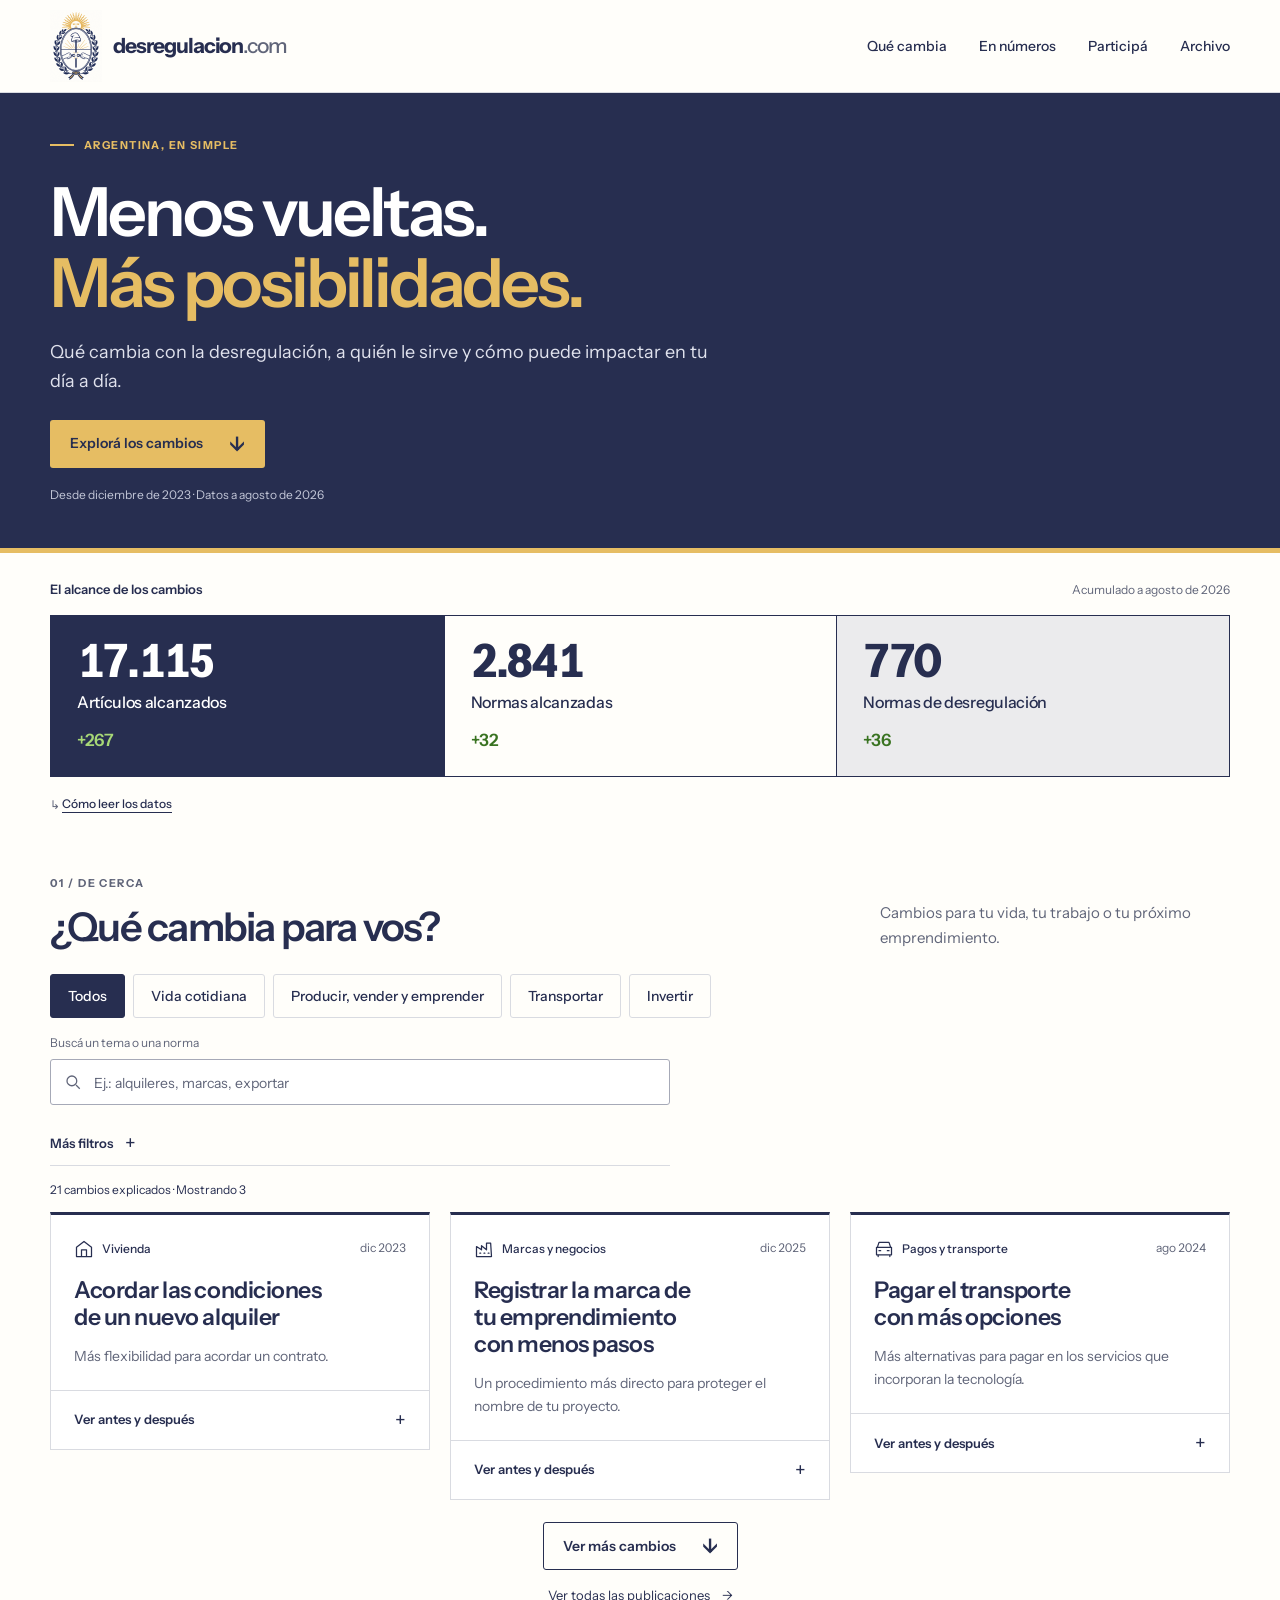
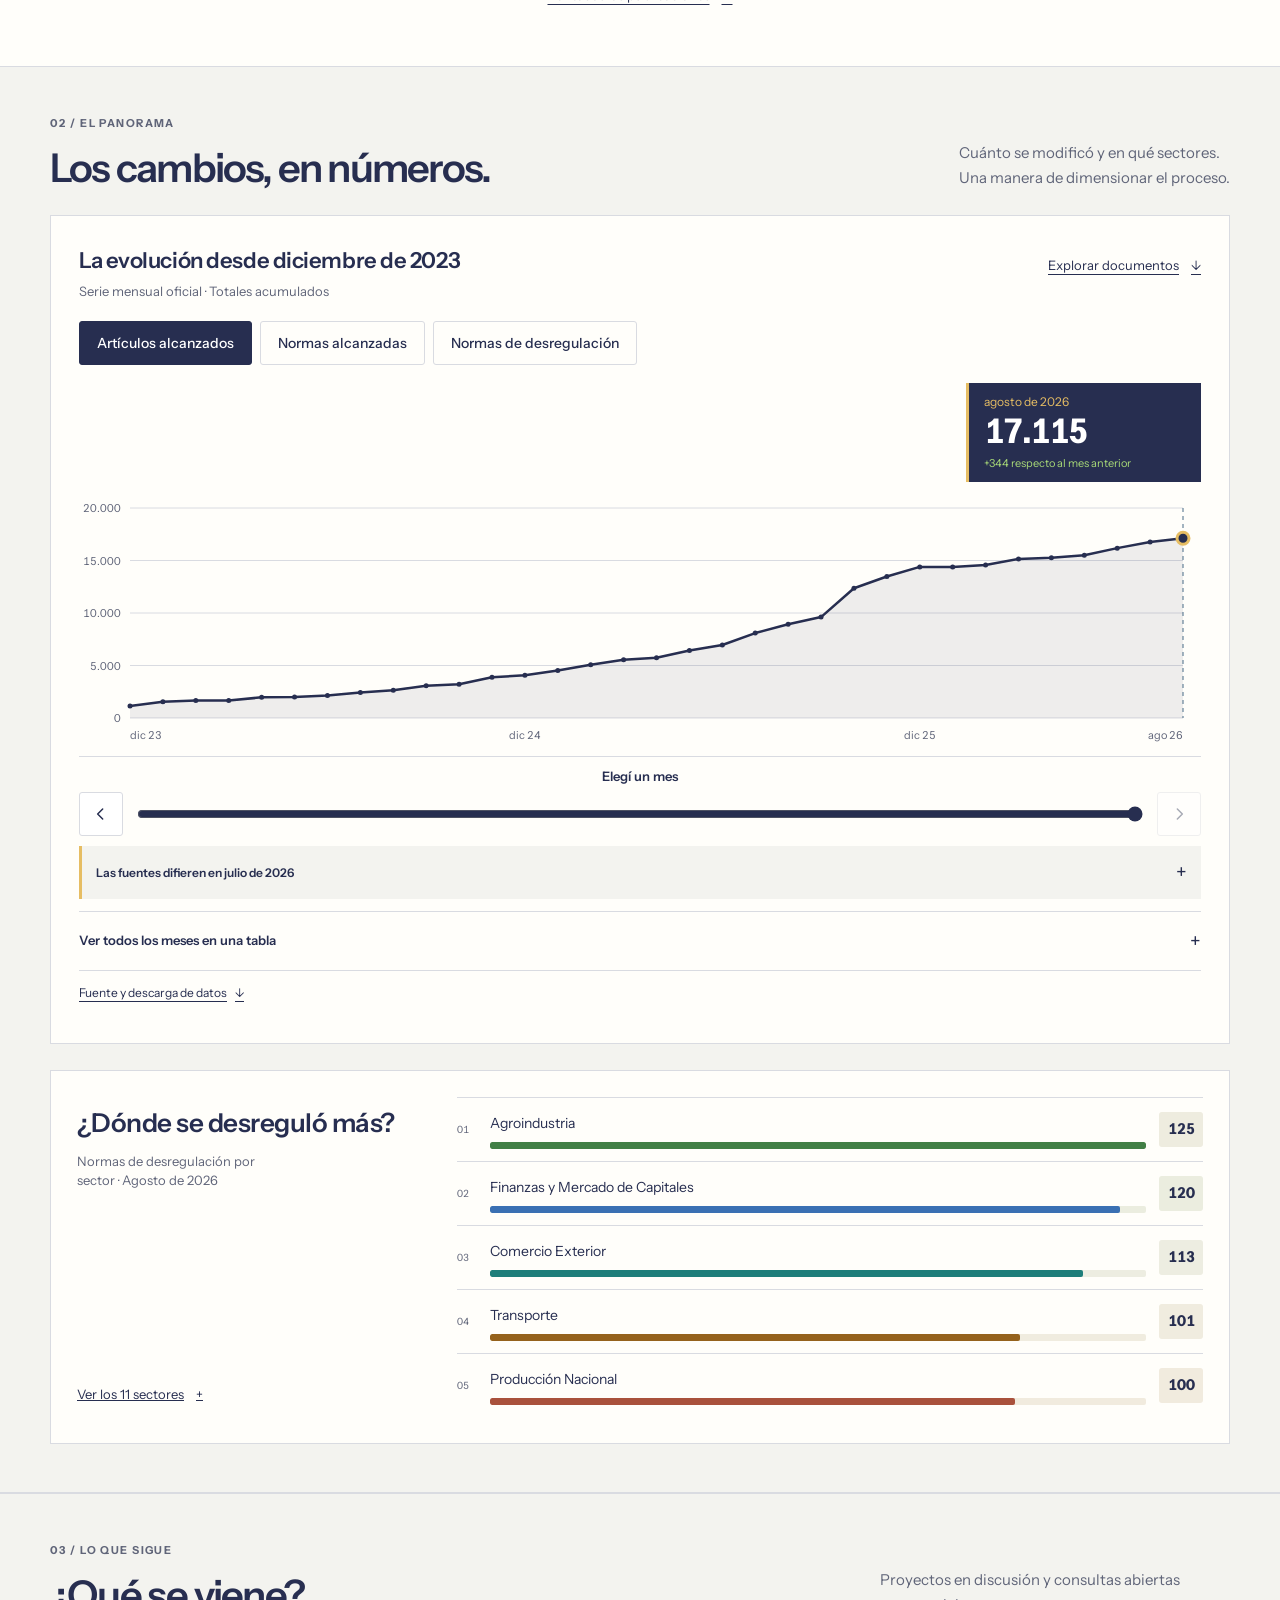
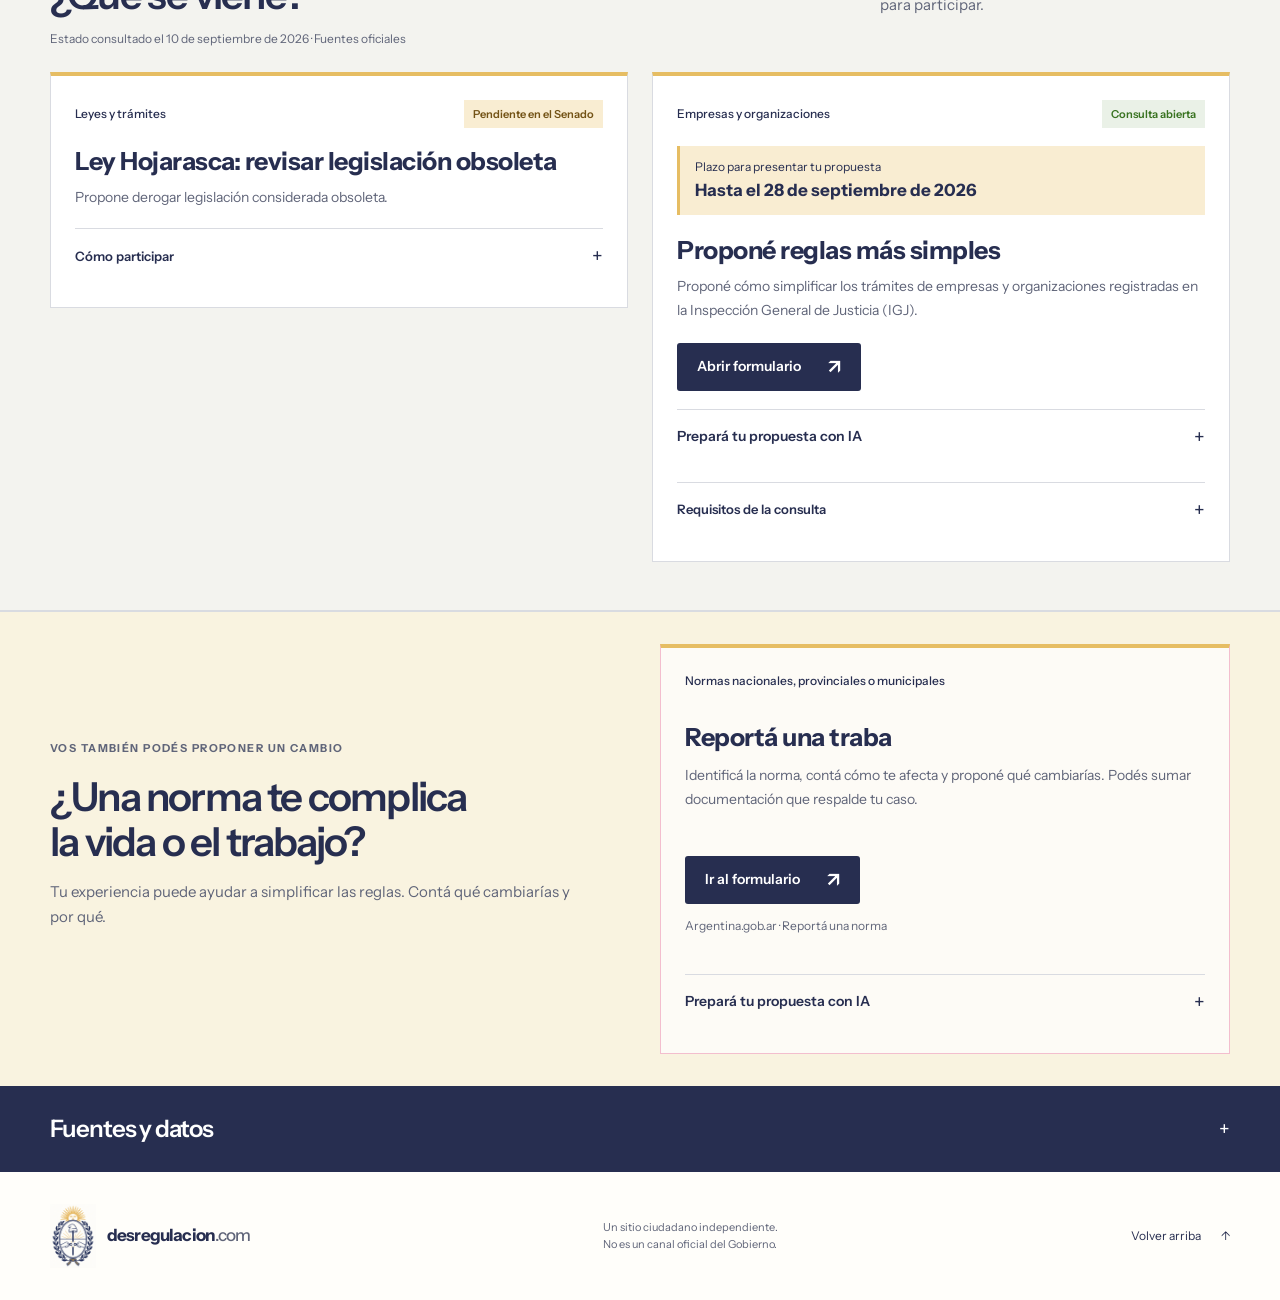
==== commit 200fd027: "Simplify participation guidance and clarify consultation requirements" ====
--- a/index.single.html
+++ b/index.single.html
@@ -347,21 +347,14 @@
 .upcoming-card h4 { margin: 0 0 7px; font-size: 13px; font-weight: 600; }
 .proposal-support { background: #f8f4e8; border-left: 3px solid var(--gold); padding: 16px; margin-block: 22px; }
 .proposal-actions { margin-top: auto; display: flex; flex-direction: column; align-items: flex-start; gap: 7px; }
-.participation-guide { margin-top: 30px; padding-top: 26px; border-top: 1px solid var(--line); }
-.participation-guide h3 { font-size: 22px; }
-.participation-guide ol { display: grid; grid-template-columns: repeat(3, minmax(0, 1fr)); gap: 30px; padding-left: 22px; margin-block: 20px 24px; }
-.participation-guide li { padding-left: 3px; font-size: 14px; line-height: 1.7; }
-.participation-guide li strong { display: block; }
-.participation-guide > a { font-size: 13px; line-height: 1.6; }
 @media (max-width: 1000px) { nav { gap: 18px; } .header-inner { flex-wrap: wrap; justify-content: center; padding-block: 14px; gap: 5px 25px; } }
 @media (max-width: 700px) {
   .explorer-fields { grid-template-columns: repeat(2, minmax(0, 1fr)); gap: 14px; }
   .explorer-fields .search-wrap { grid-column: 1 / -1; }
-  .upcoming-grid, .participation-guide ol { grid-template-columns: 1fr; }
+  .upcoming-grid { grid-template-columns: 1fr; }
   .upcoming-section { padding-block: 50px; }
   .upcoming-card { padding: 22px; }
   .upcoming-card h3 { font-size: 25px; }
-  .participation-guide ol { gap: 16px; }
   nav { max-width: none; justify-content: center; flex-wrap: wrap; gap: 0 18px; }
   .proposal-actions .button { gap: 12px; }
 }
@@ -477,7 +470,6 @@
 .proposal-context { color: var(--muted); }
 .participation-section { padding-block: 32px; }
 .participation-section > .container { display: grid; grid-template-columns: 1fr 1fr; column-gap: 40px; align-items: center; }
-.participation-section .participation-guide { grid-column: 1 / -1; }
 .participation-intro { max-width: 720px; margin-bottom: 28px; }
 .participation-intro h2 { font-size: clamp(31px, 3.4vw, 40px); }
 .participation-intro > p:last-child { margin-top: 14px; color: var(--muted); font-size: 15px; line-height: 1.7; max-width: 58ch; }
@@ -525,9 +517,6 @@
 @media (max-width: 720px) { .ai-providers { justify-content: center; } }
 .participation-grid { gap: 30px; }
 .participation-action .button { margin-top: 0; }
-.participation-guide { margin-top: 24px; padding-top: 0; }
-.participation-guide > summary { padding-inline: 0; }
-.participation-guide ol { margin-top: 12px; }
 .source-section { padding-block: 16px; }
 .source-details > summary { padding: 12px 0; }
 .source-details > summary h2 { font-size: 24px; }
@@ -617,7 +606,6 @@
   .participation-card > .category, .participation-card > p:not(.category), .participation-card .participation-action small { min-height: 0; }
   .participation-card .participation-action { text-align: center; }
   .participation-card .button { max-width: 100%; }
-  .participation-guide > summary { justify-content: center; }
   .metric-definitions dl { grid-template-columns: 1fr; gap: 18px; }
   .source-details > summary { justify-content: center; }
   .source-intro { text-align: center; margin-inline: auto; }
@@ -727,14 +715,12 @@
           <article class="participation-card" id="reportar-norma" aria-labelledby="report-channel-title">
             <p class="category">Normas nacionales, provinciales o municipales</p>
             <h3 id="report-channel-title">Reportá una traba</h3>
-            <p>Contá qué regla dificulta trabajar, producir o comerciar y qué cambiarías para hacerlo más simple.</p>
+            <p>Identificá la norma, contá cómo te afecta y proponé qué cambiarías. Podés sumar documentación que respalde tu caso.</p>
             <div class="participation-action"><a class="button button-navy" href="https://www.argentina.gob.ar/formularios/reportar-normativa" target="_blank" rel="noopener">Ir al formulario <span aria-hidden="true">↗</span><span class="visually-hidden">(nueva pestaña)</span></a><small>Argentina.gob.ar · Reportá una norma</small></div>
             <div data-ai-channel="norma"></div>
-            <details class="proposal-details"><summary>Qué presentar <span aria-hidden="true">+</span></summary><p class="proposal-reference">El formulario pide identificar la norma, explicar el problema y proponer una solución. Podés adjuntar documentación que ayude a entender tu caso.</p></details>
           </article>
 
         </div>
-        <details class="participation-guide"><summary>Cómo preparar tu propuesta <span aria-hidden="true">+</span></summary><ol><li><strong>Ubicá la regla.</strong> Identificá el artículo, trámite o requisito.</li><li><strong>Contá tu experiencia.</strong> Sumá pasos, plazos o costos que puedas documentar.</li><li><strong>Proponé una alternativa.</strong> Explicá qué simplificarías y presentalo por el canal oficial.</li></ol><a class="text-action" href="https://www.argentina.gob.ar/cnv/consultas-publicas" target="_blank" rel="noopener">También podés consultar la agenda participativa de la CNV <span aria-hidden="true">↗</span><span class="visually-hidden">(nueva pestaña)</span></a></details>
       </div>
     </section>
     <section class="source-section" id="fuente" aria-labelledby="source-title">
@@ -744,6 +730,7 @@
         <div class="source-links compact-source-links">
           <a id="pdf-link" href="https://www.argentina.gob.ar/sites/default/files/2025/06/informe_analisis_de_la_desregulacion_implementada_agosto.pdf" target="_blank" rel="noopener"><span><strong>Informe oficial · Agosto 2026</strong><small>PDF · Se abre en una pestaña nueva</small></span><span class="source-icon" aria-hidden="true"><svg viewBox="0 0 24 24"><path d="M6 18 18 6M6 6h12v12"/></svg></span></a>
           <a href="https://www.argentina.gob.ar/desregulacion/desregulacion-en-numeros" target="_blank" rel="noopener"><span><strong>Desregulación en Números</strong><small>Portal oficial · Informes y metodología · Nueva pestaña</small></span><span class="source-icon" aria-hidden="true"><svg viewBox="0 0 24 24"><path d="M6 18 18 6M6 6h12v12"/></svg></span></a>
+          <a href="https://www.argentina.gob.ar/cnv/consultas-publicas" target="_blank" rel="noopener"><span><strong>Consultas públicas de la CNV</strong><small>Otras oportunidades para participar · Nueva pestaña</small></span><span class="source-icon" aria-hidden="true"><svg viewBox="0 0 24 24"><path d="M6 18 18 6M6 6h12v12"/></svg></span></a>
           <a id="download-data" href="data/august-2026.json" download="desregulacion-agosto-2026.json"><span><strong>Descargar cifras de agosto de 2026</strong><small>JSON · Cifras y medidas del informe mensual</small></span><span class="source-icon" aria-hidden="true"><svg viewBox="0 0 24 24"><path d="M12 4v14m-6-6 6 6 6-6M5 21h14"/></svg></span></a>
         </div>
         <div class="data-downloads"><a id="download-history" href="data/history.json" download="desregulacion-historia.json">Serie mensual · JSON ↓</a><a id="download-citizen" href="data/citizen.json" download="desregulacion-cambios-desde-2023.json">Explicaciones · JSON ↓</a><a href="#archivo" data-archive-link>Archivo y descarga del índice →</a></div>
@@ -1346,7 +1333,7 @@
   }
 
   function proposalDetails(entry, { consultation = false } = {}) {
-    return `<details class="proposal-details"><summary>${consultation ? 'Qué presentar' : 'Cómo participar'} <span aria-hidden="true">+</span></summary>
+    return `<details class="proposal-details"><summary>${consultation ? 'Requisitos de la consulta' : 'Cómo participar'} <span aria-hidden="true">+</span></summary>
       <p class="proposal-reference">${escapeHtml(entry.reference)}</p>
       <p class="proposal-context">${escapeHtml(entry.description)}</p>
       <div class="proposal-next"><h4>${consultation ? 'Cómo se evalúa' : 'El próximo paso'}</h4><p>${escapeHtml(entry.next_step)}</p></div>
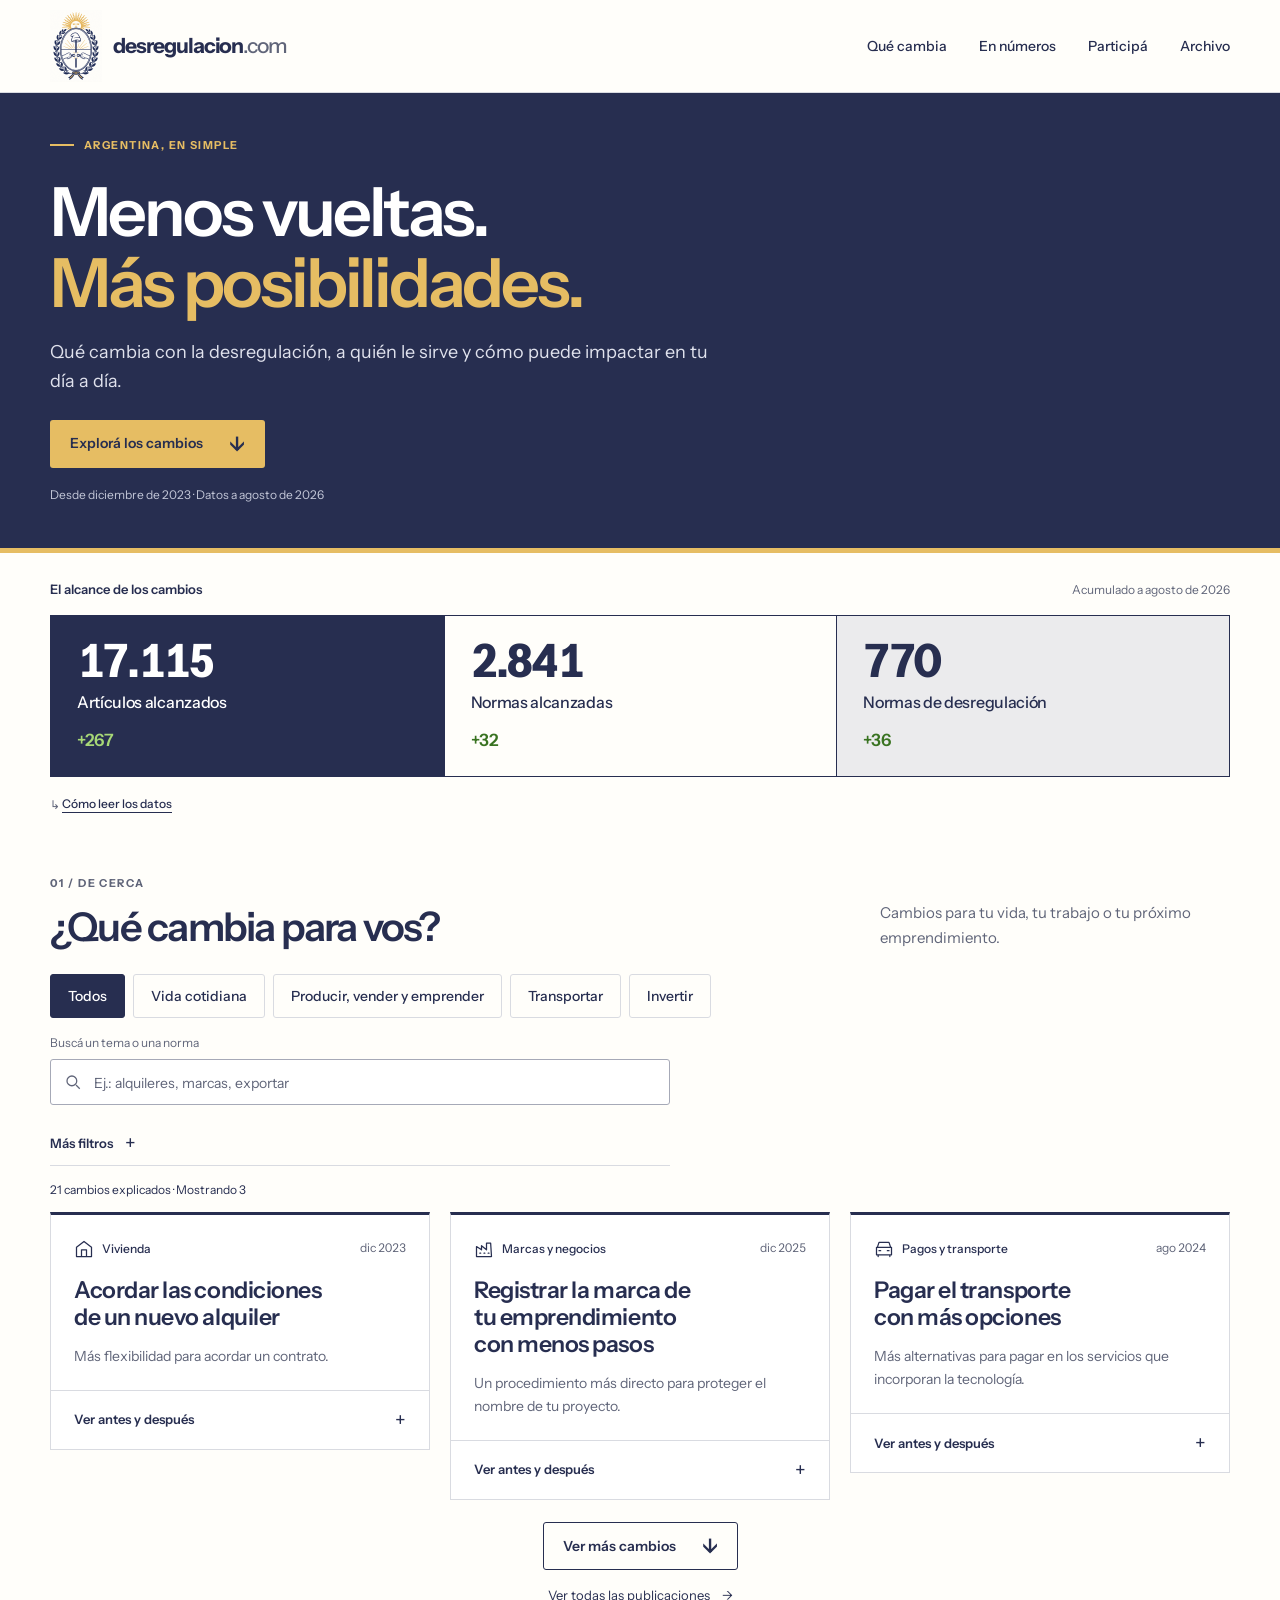
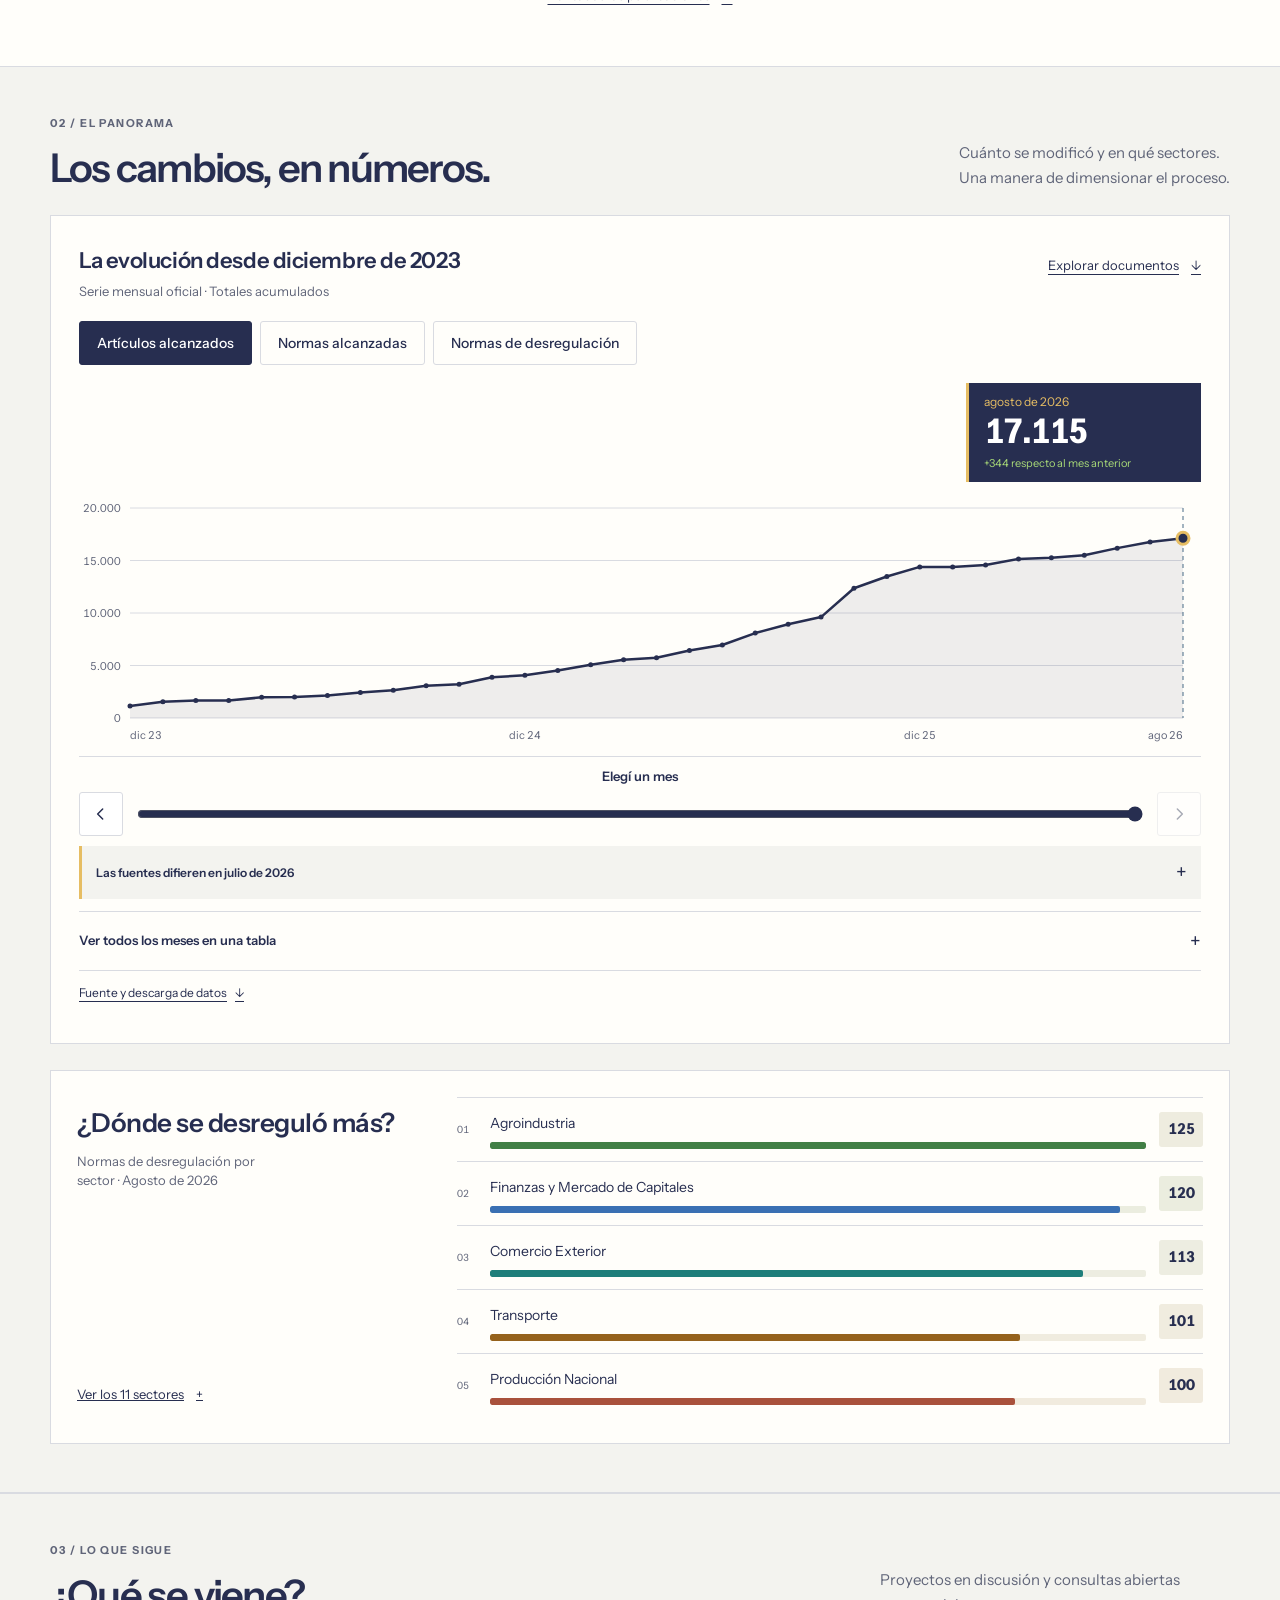
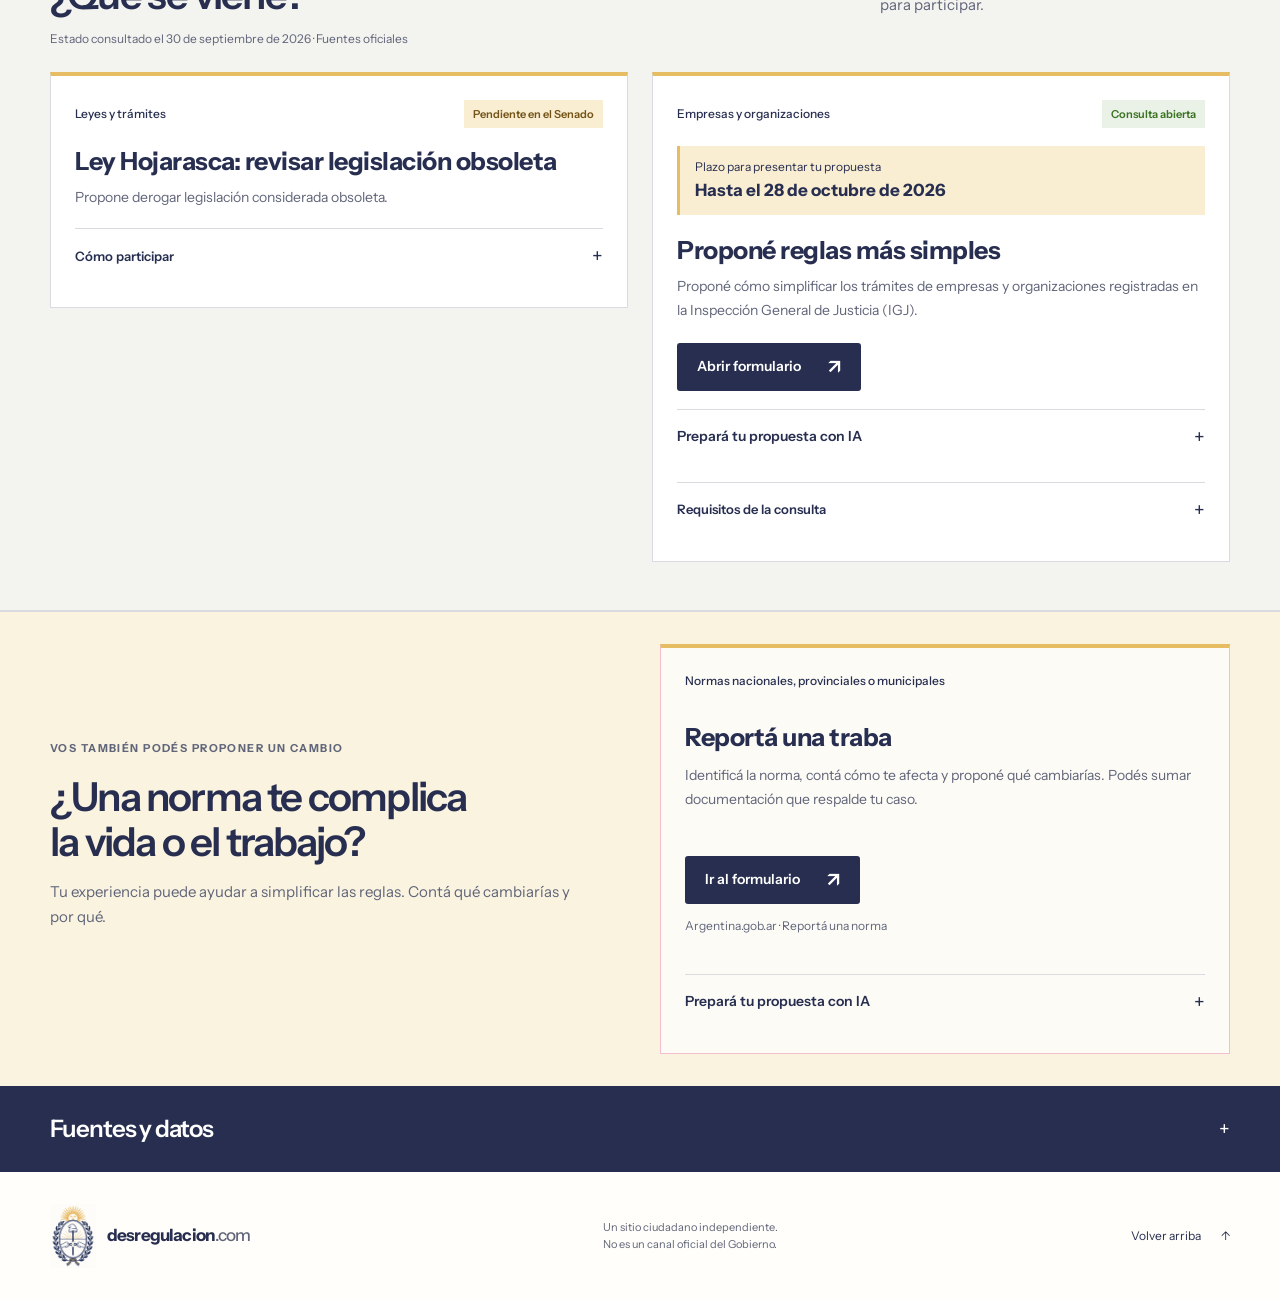
==== commit 4dc99dec: "Refresh September participation updates and IGJ deadline" ====
--- a/index.single.html
+++ b/index.single.html
@@ -503,12 +503,10 @@
 .ai-provider-tooltip::after { content: ''; position: absolute; top: 100%; left: 0; width: 100%; height: 11px; }
 .ai-provider-choice:not([data-tooltip-dismissed]):focus-within .ai-provider-tooltip { opacity: 1; visibility: visible; }
 .ai-helper-content .ai-copy-status { margin-top: 12px; font-weight: 600; }
-.ai-helper-content .ai-handoff-note { font-size: 12px; margin-top: 14px; color: var(--muted); }
 .ai-prompt-actions { margin-top: 12px; border-top: 1px solid var(--line); }
 .ai-copy-button { min-height: 44px; background: none; border: 0; padding: 8px 0; font: inherit; font-size: 13px; color: var(--navy); text-decoration: underline; text-underline-offset: 3px; }
-.ai-prompt-preview > summary { min-height: 44px; padding: 8px 0; font-size: 13px; }
-.ai-prompt-preview label { display: block; margin: 6px 0 8px; font-size: 12px; }
-.ai-prompt-preview textarea { display: block; width: 100%; max-width: 100%; min-height: 180px; padding: 12px; border: 1px solid var(--muted); border-radius: 3px; background: var(--white); color: var(--navy); font: inherit; font-size: 16px; line-height: 1.5; resize: vertical; }
+.ai-manual-copy label { display: block; margin: 6px 0 8px; font-size: 12px; }
+.ai-manual-copy textarea { display: block; width: 100%; max-width: 100%; min-height: 180px; padding: 12px; border: 1px solid var(--muted); border-radius: 3px; background: var(--white); color: var(--navy); font: inherit; font-size: 16px; line-height: 1.5; resize: vertical; }
 @media (hover: hover) and (pointer: fine) {
   .ai-provider:hover { background: var(--navy); color: var(--white); text-decoration: none; }
   .ai-provider:hover .ai-provider-logo { color: var(--gold); }
@@ -700,7 +698,7 @@
         <div id="upcoming-status" class="load-status" role="status"><p>Cargando las propuestas…</p></div>
         <div class="upcoming-grid" id="upcoming-cards">
           <article class="upcoming-card" id="igj-channel" aria-labelledby="igj-channel-title">
-            <p class="category">Empresas y organizaciones</p><p class="proposal-deadline"><span>Plazo para presentar tu propuesta</span><strong>Hasta el <time datetime="2026-09-28">28 de septiembre de 2026</time></strong></p><h3 id="igj-channel-title">Proponé reglas más simples</h3><p>Proponé cómo simplificar los trámites de empresas y organizaciones registradas en la Inspección General de Justicia (IGJ).</p>
+            <p class="category">Empresas y organizaciones</p><p class="proposal-deadline"><span>Plazo para presentar tu propuesta</span><strong>Hasta el <time datetime="2026-10-28">28 de octubre de 2026</time></strong></p><h3 id="igj-channel-title">Proponé reglas más simples</h3><p>Proponé cómo simplificar los trámites de empresas y organizaciones registradas en la Inspección General de Justicia (IGJ).</p>
             <div class="participation-action"><a class="button button-navy" href="https://www.argentina.gob.ar/formularios/consulta-publica-modificacion-de-la-rg-igj-152024" target="_blank" rel="noopener">Abrir formulario <span aria-hidden="true">↗</span><span class="visually-hidden">(nueva pestaña)</span></a><small>Argentina.gob.ar · Consulta pública de la IGJ</small></div>
             <div data-ai-channel="igj"></div>
           </article>
@@ -760,9 +758,9 @@
   <script id="report-data" type="application/json">{"source": {"author": "Fede Sturzenegger", "username": "fedesturze", "post_id": "2096922654028579217", "url": "https://x.com/fedesturze/status/2096922654028579217", "created_at": "2026-09-07T11:24:54.000Z", "text": "Informe de desregulación de Agosto. 17.115 desregulaciones y sumando. VLLC!", "unit": "Unidad de Evaluación de Impacto · Análisis de la desregulación implementada", "official_portal": "https://www.argentina.gob.ar/desregulacion/desregulacion-en-numeros", "official_pdf": "https://www.argentina.gob.ar/sites/default/files/2025/06/informe_analisis_de_la_desregulacion_implementada_agosto.pdf"}, "as_of": "2026-08", "totals": {"normas_desregulacion": {"value": 770, "delta_month": 36}, "normas_modificadas_o_eliminadas": {"value": 2841, "delta_month": 32}, "articulos_modificados_o_eliminados": {"value": 17115, "delta_month": 267}}, "articulos_ultimos_3_meses": [{"month": "2026-06", "label": "Junio", "value": 16178, "delta": 671}, {"month": "2026-07", "label": "Julio", "value": 16848, "delta": 670}, {"month": "2026-08", "label": "Agosto", "value": 17115, "delta": 267}], "sectores": [{"name": "Agroindustria", "normas": 125}, {"name": "Finanzas y Mercado de Capitales", "normas": 120}, {"name": "Comercio Exterior", "normas": 113}, {"name": "Transporte", "normas": 101}, {"name": "Producción Nacional", "normas": 100}, {"name": "Bienestar Ciudadano", "normas": 65}, {"name": "Salud", "normas": 42}, {"name": "Energía", "normas": 32}, {"name": "Cultura, Turismo y Deporte", "normas": 31}, {"name": "Empleo y Regulación Laboral", "normas": 25}, {"name": "Sector Inmobiliario", "normas": 16}], "ejemplos_destacados": [{"n": 1, "norma": "Resolución General 5886/2026 – ARCA", "titulo": "Exportaciones postales con declaración simplificada", "detalle": "Procedimiento de declaración simplificada para exportaciones comerciales por correo; menos carga administrativa y envíos más rápidos."}, {"n": 2, "norma": "Decreto 697/2026 – Código Alimentario Argentino", "titulo": "Alimentos con certificación internacional sin trámite previo", "detalle": "Reconocimiento de certificaciones y estándares internacionales; exime de incorporación previa al CAA y sus registros a alimentos, aditivos, ingredientes y envases."}, {"n": 3, "norma": "Decreto 689/2026", "titulo": "Bitrenes y camiones a gas con mayor longitud", "detalle": "Actualiza pesos y dimensiones máximas; nuevas configuraciones y mayor longitud para unidades GNC, eléctricas e híbridas."}, {"n": 4, "norma": "Disposición 1053/2026 – Prefectura Naval Argentina", "titulo": "Una deuda ya no impide zarpar", "detalle": "Deroga ordenanza previa; elimina prohibición automática de zarpe por falta de pago; permite declaraciones juradas en reemplazo de documentación."}, {"n": 5, "norma": "Resolución General 1159/2026 – CNV", "titulo": "Fideicomisos financieros con autorización automática", "detalle": "Amplía régimen de autorización automática de oferta pública; elimina aprobación previa de la CNV."}, {"n": 6, "norma": "Resolución 272/2026 – Secretaría de Industria y Comercio", "titulo": "Importación de maquinaria usada simplificada", "detalle": "Simplifica régimen de importación de líneas de producción usadas; consultas sin intermediación profesional y más casos admitidos."}, {"n": 7, "norma": "Resolución 480/2026 – Secretaría de Educación", "titulo": "Convalidación de títulos extranjeros con menos burocracia", "detalle": "Elimina materias de Formación Nacional para convalidar estudios secundarios en el exterior; unifica el trámite en una sola plataforma."}, {"n": 8, "norma": "Resolución 411/2026 – Ministerio de Justicia", "titulo": "Menos oficinas en el registro automotor", "detalle": "Reorganiza la red de Registros Seccionales; unificaciones y cierres operativos; suprime catorce oficinas."}], "lectura_ciudadana": {"criterio": "Los filtros agrupan por interés ciudadano. Los destacados de agosto se integran en el explorador histórico del sitio.", "alcance": "Explicaciones en lenguaje cotidiano de los cambios descriptos en el informe, con sus fuentes.", "orden_destacados": [1, 7, 2, 3, 6, 4, 5, 8], "ejemplos": {"1": {"titulo": "Vender al exterior con menos papeles", "categoria": "Envíos por correo", "icono": "package", "intereses": ["producir"], "resumen": "Una declaración simplificada para las exportaciones comerciales que se envían por correo.", "beneficio": "Puede facilitar que un pequeño negocio llegue a clientes de otros países.", "antes": "El informe identifica cargas administrativas en la declaración de exportaciones postales.", "ahora": "Se aprueba un procedimiento de declaración simplificada para esos envíos.", "personas": "Emprendedores y empresas que exportan productos por vía postal."}, "7": {"titulo": "Convalidar tu secundario con menos pasos", "categoria": "Estudios del exterior", "icono": "book", "intereses": ["cotidiana"], "resumen": "Se eliminan las materias de Formación Nacional exigidas para convalidar estudios secundarios cursados afuera.", "beneficio": "Puede facilitar la continuidad de los estudios de quienes llegan o regresan a la Argentina.", "antes": "Se exigía aprobar materias de Formación Nacional para la convalidación.", "ahora": "Se elimina esa exigencia y el trámite para los estudios secundarios se unifica en una plataforma.", "personas": "Personas que cursaron el secundario en el exterior y necesitan convalidarlo en el país."}, "2": {"titulo": "Alimentos certificados, menos trámites previos", "categoria": "Alimentos y consumo", "icono": "basket", "intereses": ["cotidiana", "producir"], "resumen": "Se reconocen certificaciones extranjeras y estándares internacionales para los productos alcanzados.", "beneficio": "Podría ampliar la oferta de alimentos.", "antes": "Se requerían la incorporación previa al Código Alimentario y sus procedimientos de registro.", "ahora": "Los productos alcanzados quedan eximidos de esos pasos previos al reconocerse certificaciones y estándares internacionales.", "personas": "Empresas de alimentos, aditivos, ingredientes y envases; potencialmente, sus consumidores."}, "3": {"titulo": "Nuevas posibilidades para transportar cargas", "categoria": "Transporte de cargas", "icono": "truck", "intereses": ["transporte", "producir"], "resumen": "Se actualizan pesos y dimensiones y se admiten nuevas configuraciones de vehículos.", "beneficio": "Puede permitir una logística más eficiente para transportistas y productores.", "antes": "Regían otros límites de pesos y dimensiones para el transporte de cargas y pasajeros.", "ahora": "Se admiten nuevas configuraciones y mayores longitudes para unidades a GNC, eléctricas e híbridas.", "personas": "Transportistas, operadores logísticos y empresas que trasladan mercadería."}, "4": {"titulo": "Una deuda ya no impide navegar automáticamente", "categoria": "Navegación", "icono": "ship", "intereses": ["transporte"], "resumen": "Se elimina la prohibición automática de navegar por falta de pago y se simplifica documentación.", "beneficio": "Puede evitar interrupciones operativas por esa prohibición automática.", "antes": "La ordenanza registral establecía una prohibición automática de navegar por falta de pago.", "ahora": "Se elimina la prohibición automática y se admiten declaraciones juradas en lugar de documentación antes exigida.", "personas": "Titulares y operadores de embarcaciones alcanzados por la disposición."}, "5": {"titulo": "Financiar proyectos con menos autorizaciones previas", "categoria": "Financiamiento", "icono": "chart", "intereses": ["invertir", "producir"], "resumen": "Se amplía la autorización automática de oferta pública para fideicomisos financieros.", "beneficio": "Puede facilitar el acceso al mercado de capitales para los instrumentos alcanzados.", "antes": "Los casos ahora incorporados requerían aprobación previa de la CNV.", "ahora": "Se amplía el régimen de autorización automática para los instrumentos alcanzados.", "personas": "Organizadores de fideicomisos financieros y participantes del mercado de capitales."}, "6": {"titulo": "Traer maquinaria usada con un trámite más simple", "categoria": "Producción", "icono": "factory", "intereses": ["producir"], "resumen": "Se simplifica la importación de líneas de producción usadas y se amplían los casos admitidos.", "beneficio": "Puede dar más alternativas de equipamiento a las empresas que producen en el país.", "antes": "Las consultas requerían intermediación profesional y el régimen contemplaba menos casos.", "ahora": "Se habilitan consultas sin esa intermediación y se amplían los supuestos admitidos para líneas de producción usadas.", "personas": "Empresas y pymes que buscan incorporar líneas de producción usadas del exterior."}, "8": {"titulo": "Cambia dónde se hacen algunos trámites del auto", "categoria": "Registro automotor", "icono": "car", "intereses": ["cotidiana"], "resumen": "Se cierran o unifican 14 oficinas del registro automotor y sus competencias pasan a otras.", "beneficio": "Concentra la gestión en los registros que continúan funcionando.", "antes": "Los trámites se distribuían entre una red que incluía las catorce oficinas suprimidas.", "ahora": "La competencia se concentra en los registros que continúan funcionando.", "personas": "Personas que realizan trámites en los registros afectados por la reorganización."}}}}</script>
 <script id="history-data" type="application/json">{"retrieved_at": "2026-09-10", "coverage_start": "2023-12-10", "source_url": "https://www.argentina.gob.ar/desregulacion", "spreadsheet_url": "https://docs.google.com/spreadsheets/d/1bqAJutlK3cdJH9sFX8ht6DAAYdu-iETcHLwrFrT-NiE/edit", "source_sheets": {"normas": "https://docs.google.com/spreadsheets/d/1bqAJutlK3cdJH9sFX8ht6DAAYdu-iETcHLwrFrT-NiE/gviz/tq?tqx=out%3Acsv&sheet=Normas", "normativas": "https://docs.google.com/spreadsheets/d/1bqAJutlK3cdJH9sFX8ht6DAAYdu-iETcHLwrFrT-NiE/gviz/tq?tqx=out%3Acsv&sheet=Normativas", "articulos": "https://docs.google.com/spreadsheets/d/1bqAJutlK3cdJH9sFX8ht6DAAYdu-iETcHLwrFrT-NiE/gviz/tq?tqx=out%3Acsv&sheet=Art%C3%ADculos"}, "description": "Serie acumulada publicada en los gráficos del Ministerio. Los valores se conservan tal como los publica la fuente y pueden incorporar revisiones metodológicas.", "months": [{"month": "2023-12", "normas": 4, "normativas": 102, "articulos": 1146}, {"month": "2024-01", "normas": 9, "normativas": 167, "articulos": 1551}, {"month": "2024-02", "normas": 14, "normativas": 179, "articulos": 1656}, {"month": "2024-03", "normas": 17, "normativas": 179, "articulos": 1656}, {"month": "2024-04", "normas": 26, "normativas": 269, "articulos": 1970}, {"month": "2024-05", "normas": 30, "normativas": 272, "articulos": 1999}, {"month": "2024-06", "normas": 35, "normativas": 285, "articulos": 2145}, {"month": "2024-07", "normas": 49, "normativas": 311, "articulos": 2433}, {"month": "2024-08", "normas": 74, "normativas": 356, "articulos": 2635}, {"month": "2024-09", "normas": 99, "normativas": 396, "articulos": 3078}, {"month": "2024-10", "normas": 123, "normativas": 418, "articulos": 3223}, {"month": "2024-11", "normas": 150, "normativas": 523, "articulos": 3872}, {"month": "2024-12", "normas": 185, "normativas": 558, "articulos": 4074}, {"month": "2025-01", "normas": 210, "normativas": 612, "articulos": 4522}, {"month": "2025-02", "normas": 239, "normativas": 693, "articulos": 5080}, {"month": "2025-03", "normas": 260, "normativas": 789, "articulos": 5541}, {"month": "2025-04", "normas": 281, "normativas": 837, "articulos": 5740}, {"month": "2025-05", "normas": 309, "normativas": 972, "articulos": 6426}, {"month": "2025-06", "normas": 345, "normativas": 1051, "articulos": 6956}, {"month": "2025-07", "normas": 396, "normativas": 1157, "articulos": 8090}, {"month": "2025-08", "normas": 418, "normativas": 1246, "articulos": 8935}, {"month": "2025-09", "normas": 437, "normativas": 1306, "articulos": 9612}, {"month": "2025-10", "normas": 451, "normativas": 2104, "articulos": 12357}, {"month": "2025-11", "normas": 463, "normativas": 2335, "articulos": 13474}, {"month": "2025-12", "normas": 494, "normativas": 2418, "articulos": 14392}, {"month": "2026-01", "normas": 495, "normativas": 2418, "articulos": 14392}, {"month": "2026-02", "normas": 512, "normativas": 2443, "articulos": 14572}, {"month": "2026-03", "normas": 543, "normativas": 2519, "articulos": 15144}, {"month": "2026-04", "normas": 584, "normativas": 2545, "articulos": 15251}, {"month": "2026-05", "normas": 636, "normativas": 2589, "articulos": 15507}, {"month": "2026-06", "normas": 689, "normativas": 2699, "articulos": 16178}, {"month": "2026-07", "normas": 719, "normativas": 2803, "articulos": 16771}, {"month": "2026-08", "normas": 770, "normativas": 2841, "articulos": 17115}], "reconciliation": [{"metric": "normas", "month": "2026-07", "series_previous": 719, "series_delta": 51, "report_delta": 36, "report_previous": null, "report_url": "https://www.argentina.gob.ar/sites/default/files/2025/06/informe_analisis_de_la_desregulacion_implementada_agosto.pdf", "status": "unreconciled"}, {"metric": "normativas", "month": "2026-07", "series_previous": 2803, "series_delta": 38, "report_delta": 32, "report_previous": null, "report_url": "https://www.argentina.gob.ar/sites/default/files/2025/06/informe_analisis_de_la_desregulacion_implementada_agosto.pdf", "status": "unreconciled"}, {"metric": "articulos", "month": "2026-07", "series_previous": 16771, "series_delta": 344, "report_delta": 267, "report_previous": 16848, "report_url": "https://www.argentina.gob.ar/sites/default/files/2025/06/informe_analisis_de_la_desregulacion_implementada_agosto.pdf", "status": "unreconciled"}]}</script>
 <script id="citizen-data" type="application/json">{"reviewed_at": "2026-09-10", "coverage_start": "2023-12-10", "coverage": "selection", "description": "Explicaciones de cambios publicados desde diciembre de 2023. Las fechas corresponden a la publicación fuente o a la edición mensual indicada.", "entries": [{"id": "alquileres", "date": "2023-12-21", "date_precision": "day", "norma": "DNU 70/2023 · arts. 249 y 255–257", "source_url": "https://www.argentina.gob.ar/normativa/nacional/norma-395521/texto", "source_label": "Texto oficial del DNU", "titulo": "Acordar las condiciones de un nuevo alquiler", "categoria": "Vivienda", "icono": "home", "intereses": ["cotidiana", "producir"], "resumen": "El DNU derogó la ley de alquileres y amplió las condiciones que pueden pactar las partes.", "beneficio": "Más flexibilidad para acordar un contrato.", "antes": "La ley fijaba condiciones sobre plazos y actualizaciones.", "ahora": "Para nuevos contratos, las partes pueden acordar duración, moneda y ajustes dentro del marco legal.", "personas": "Inquilinos y propietarios que celebran nuevos contratos."}, {"id": "marcas", "date": "2025-12-11", "date_precision": "day", "norma": "Resolución INPI 583/2025", "source_url": "https://www.argentina.gob.ar/noticias/el-gobierno-simplifica-y-acelera-el-registro-de-marcas-para-fomentar-la-inversion", "source_label": "Publicación oficial", "archive_id": "comunicado-1cdadc8d3d2b", "titulo": "Registrar la marca de tu emprendimiento con menos pasos", "categoria": "Marcas y negocios", "icono": "factory", "intereses": ["producir"], "resumen": "Se reorganizó el registro de marcas y se acotó el examen que realiza el INPI de oficio.", "beneficio": "Un procedimiento más directo para proteger el nombre de tu proyecto.", "antes": "El INPI también podía plantear objeciones relativas a conflictos con derechos de terceros.", "ahora": "El examen de oficio se centra en prohibiciones absolutas. Los titulares pueden oponerse; sin observaciones ni oposiciones, se prevé la concesión automática.", "personas": "Emprendedores, comercios y empresas que solicitan una marca.", "source_title": "El Gobierno simplifica y acelera el registro de marcas para fomentar la inversión"}, {"id": "pago-transporte", "date": "2024-08-06", "date_precision": "day", "norma": "Apertura del sistema de cobro de pasajes · agosto de 2024", "source_url": "https://www.argentina.gob.ar/noticias/se-inicia-la-desregulacion-del-transporte-publico-para-incluir-nuevos-medios-de-pago-0", "source_label": "Publicación oficial", "archive_id": "comunicado-bf3d817fab7a", "titulo": "Pagar el transporte con más opciones", "categoria": "Pagos y transporte", "icono": "car", "intereses": ["cotidiana", "transporte"], "resumen": "Se inició la apertura del sistema para incorporar tarjetas y billeteras digitales al pago del boleto.", "beneficio": "Más alternativas para pagar en los servicios que incorporan la tecnología.", "antes": "El sistema de cobro se organizaba alrededor de la tarjeta SUBE.", "ahora": "Se habilita incorporar débito, crédito y billeteras mediante una implementación por etapas. SUBE sigue disponible.", "personas": "Personas que viajan en transporte público con equipos adaptados.", "source_title": "Se inicia la desregulación del transporte público para incluir nuevos medios de pago"}, {"id": "igj-digital", "date": "2026-06-02", "date_precision": "day", "norma": "Resolución General IGJ 5/2026", "source_url": "https://www.argentina.gob.ar/noticias/la-igj-elimina-las-copias-en-papel-y-avanza-hacia-un-registro-100-digital", "source_label": "Publicación oficial", "archive_id": "comunicado-7c297da4f3cd", "titulo": "Menos copias y retiros presenciales en la IGJ", "categoria": "Trámites de empresas", "icono": "factory", "intereses": ["producir"], "resumen": "Se aprobó la entrega digital de inscripciones y la eliminación de copias en papel para trámites registrales.", "beneficio": "Simplifica la documentación de empresas, asociaciones y fundaciones ante la IGJ.", "antes": "Se exigían copias físicas y el retiro presencial de documentación registral.", "ahora": "Para los trámites incorporados al cronograma, se presenta el original y se recibe una inscripción firmada digitalmente. La implementación es gradual.", "personas": "Sociedades y entidades que realizan los trámites alcanzados ante la IGJ.", "source_title": "La IGJ elimina las copias en papel y avanza hacia un registro 100% digital"}, {"id": "viajes-menores", "date": "2025-05-29", "date_precision": "day", "norma": "Disposición RENAPER 373/2025", "source_url": "https://www.argentina.gob.ar/noticias/el-gobierno-simplifica-la-autorizacion-de-viaje-para-menores", "source_label": "Publicación oficial", "archive_id": "comunicado-43730c630f39", "titulo": "Autorizar el viaje de tus hijos al tramitar el pasaporte", "categoria": "Viajes en familia", "icono": "book", "intereses": ["cotidiana"], "resumen": "Se incorporó la autorización de viaje de menores al trámite de pasaporte en sedes de RENAPER.", "beneficio": "Permite resolver la autorización y el pasaporte en la misma gestión.", "antes": "La autorización exigía una gestión separada, como un poder notarial.", "ahora": "Los responsables pueden autorizar el viaje al gestionar el pasaporte. El permiso se registra digitalmente y se comparte con Migraciones.", "personas": "Madres, padres y responsables que tramitan el pasaporte de una persona menor de edad.", "source_title": "El gobierno simplifica la autorización de viaje para menores"}, {"id": "1", "date": "2026-08", "date_precision": "month", "norma": "Resolución General 5886/2026 – ARCA", "source_url": "https://www.argentina.gob.ar/sites/default/files/2025/06/informe_analisis_de_la_desregulacion_implementada_agosto.pdf#page=3", "source_label": "Informe oficial · agosto de 2026 · p. 3", "archive_id": "medida-2026-08-1", "titulo": "Vender al exterior con menos papeles", "categoria": "Envíos por correo", "icono": "package", "intereses": ["producir"], "resumen": "Una declaración simplificada para las exportaciones comerciales que se envían por correo.", "beneficio": "Puede facilitar que un pequeño negocio llegue a clientes de otros países.", "antes": "El informe identifica cargas administrativas en la declaración de exportaciones postales.", "ahora": "Se aprueba un procedimiento de declaración simplificada para esos envíos.", "personas": "Emprendedores y empresas que exportan productos por vía postal.", "source_title": "Exportaciones postales con declaración simplificada"}, {"id": "receta-digital", "date": "2023-12-21", "date_precision": "day", "norma": "DNU 70/2023 · arts. 307–309", "source_url": "https://www.argentina.gob.ar/normativa/nacional/norma-395521/texto", "source_label": "Texto oficial del DNU", "titulo": "Avanzar hacia la receta digital", "categoria": "Salud", "icono": "book", "intereses": ["cotidiana"], "resumen": "El DNU estableció la digitalización de las recetas mediante plataformas habilitadas.", "beneficio": "Facilita gestionar prescripciones de forma electrónica.", "antes": "La normativa contemplaba recetas en papel y electrónicas.", "ahora": "Se establece un esquema digital con plataformas habilitadas y coordinación entre las autoridades competentes.", "personas": "Pacientes, profesionales de salud y farmacias."}, {"id": "insumos-exportar", "date": "2024-05-08", "date_precision": "day", "norma": "Resolución 32/2024", "source_url": "https://www.argentina.gob.ar/noticias/el-gobierno-nacional-simplifica-las-importaciones-temporales-de-insumos-para-las-empresas", "source_label": "Publicación oficial", "archive_id": "comunicado-a74000fbe394", "titulo": "Renovar menos veces el certificado para producir y exportar", "categoria": "Insumos para exportar", "icono": "factory", "intereses": ["producir"], "resumen": "El certificado de importación temporaria de insumos pasó de cinco a diez años de validez.", "beneficio": "Menos renovaciones para las empresas que transforman insumos importados y exportan.", "antes": "El certificado CTIT tenía cinco años de vigencia y el dictamen técnico dependía de profesionales del INTI.", "ahora": "La vigencia se extiende a diez años y se admite un ingeniero matriculado para el dictamen técnico.", "personas": "Empresas que importan temporalmente insumos para fabricar productos de exportación.", "source_title": "El Gobierno Nacional simplifica las importaciones temporales de insumos para las empresas exportadoras"}, {"id": "correos", "date": "2024-11-11", "date_precision": "day", "norma": "Decreto 1005/2024", "source_url": "https://www.argentina.gob.ar/noticias/el-gobierno-desregulo-el-servicio-postal-para-fomentar-la-competencia-entre-empresas", "source_label": "Publicación oficial", "archive_id": "comunicado-3215ae91c4a3", "titulo": "Empezar un servicio de correo con menos requisitos", "categoria": "Servicios postales", "icono": "package", "intereses": ["producir", "transporte"], "resumen": "Se simplificó el ingreso de nuevos operadores y se habilitó la mensajería urbana de personas independientes.", "beneficio": "Más posibilidades de ofrecer servicios de envío y elegir quién lleva tus productos.", "antes": "El régimen imponía requisitos de ingreso y exclusividades para determinados servicios postales.", "ahora": "La inscripción de empresas pasa a ser electrónica, gratuita y declarativa. Se habilita la mensajería urbana para personas humanas.", "personas": "Nuevos operadores, mensajeros y negocios que envían productos.", "source_title": "El Gobierno desreguló el servicio postal para fomentar la competencia entre empresas"}, {"id": "medicamentos", "date": "2024-11-19", "date_precision": "day", "norma": "Decreto 1024/2024", "source_url": "https://www.argentina.gob.ar/noticias/se-podra-acceder-los-precios-de-medicamentos-de-venta-libre-en-gondolas-la-vista-en", "source_label": "Publicación oficial", "archive_id": "comunicado-3b720737c2c0", "titulo": "Comparar medicamentos de venta libre en la góndola", "categoria": "Salud y consumo", "icono": "basket", "intereses": ["cotidiana"], "resumen": "Se habilitó la exhibición de medicamentos de venta libre con información de productos y precios.", "beneficio": "Facilita comparar las opciones disponibles antes de comprar.", "antes": "El acceso al producto y a su precio dependía de la atención en el mostrador.", "ahora": "Las farmacias pueden exhibirlos en góndolas señalizadas, en envase cerrado y con prospecto. La compra se habilita a mayores de 18 años.", "personas": "Personas adultas que compran medicamentos de venta libre en farmacias.", "source_title": "Se podrá acceder a los precios de medicamentos de venta libre en góndolas a la vista en farmacias"}, {"id": "micros", "date": "2024-12-10", "date_precision": "day", "norma": "Decreto 883/2024", "source_url": "https://www.argentina.gob.ar/noticias/se-desregula-el-transporte-automotor-de-larga-y-media-distancia-1", "source_label": "Publicación oficial", "archive_id": "comunicado-c141c3728137", "titulo": "Más libertad para ofrecer viajes en micro", "categoria": "Viajes de larga distancia", "icono": "truck", "intereses": ["transporte", "cotidiana", "producir"], "resumen": "Se creó un registro online y gratuito para los servicios nacionales de media y larga distancia.", "beneficio": "Facilita abrir recorridos y ampliar las opciones para viajar.", "antes": "La prestación de los servicios dependía de un esquema de permisos y condiciones reguladas.", "ahora": "Los transportistas pueden definir recorridos, horarios y precios, e informar sus servicios en el registro. Se mantienen los requisitos de seguridad.", "personas": "Pasajeros y prestadores de transporte entre ciudades.", "source_title": "Se desregula el transporte automotor de larga y media distancia"}, {"id": "cosmeticos", "date": "2025-05-28", "date_precision": "day", "norma": "Disposición ANMAT 3562/2025", "source_url": "https://www.argentina.gob.ar/noticias/el-gobierno-deja-de-intervenir-en-compras-personales-al-exterior-de-productos-de-higiene-y", "source_label": "Publicación oficial", "archive_id": "comunicado-10ba256fe165", "titulo": "Comprar productos de higiene del exterior con menos trámites", "categoria": "Compras personales", "icono": "basket", "intereses": ["cotidiana"], "resumen": "Se eliminó la intervención de ANMAT en el ingreso de cosméticos y productos de higiene para uso personal.", "beneficio": "Un trámite menos para tus compras personales al exterior.", "antes": "La ANMAT intervenía para autorizar el ingreso de estos productos.", "ahora": "Se elimina esa autorización para importaciones de particulares destinadas al uso personal. Esa modalidad excluye la reventa y distribución.", "personas": "Personas que compran cosméticos o productos de higiene para uso propio.", "source_title": "El Gobierno deja de intervenir en compras personales al exterior de productos de higiene y cosmética"}, {"id": "crowdfunding", "date": "2026-04-07", "date_precision": "day", "norma": "Resolución General CNV 1125/2026", "source_url": "https://www.argentina.gob.ar/noticias/la-cnv-habilita-el-crowdfunding-con-autorizacion-automatica-y-amplia-las-alternativas-de", "source_label": "Publicación oficial", "archive_id": "comunicado-eb291e034766", "titulo": "Financiar un proyecto con aportes de muchas personas", "categoria": "Financiamiento colectivo", "icono": "chart", "intereses": ["producir", "invertir"], "resumen": "El crowdfunding se incorporó al régimen de oferta pública con autorización automática.", "beneficio": "Abre otra vía para que proyectos y empresas busquen financiamiento.", "antes": "El financiamiento colectivo tenía un régimen separado con mayores pasos de autorización.", "ahora": "Se habilitan emisiones de menor escala sin aprobación previa, dentro de los montos permitidos y con límites por inversor.", "personas": "Empresas que buscan capital y personas que participan en financiamiento colectivo.", "source_title": "La CNV habilita el crowdfunding con autorización automática y amplía las alternativas de inversión"}, {"id": "exporta-simple", "date": "2026-05-14", "date_precision": "day", "norma": "Resolución General Conjunta 5846/2026", "source_url": "https://www.argentina.gob.ar/noticias/el-gobierno-flexibiliza-el-regimen-exporta-simple-para-que-mas-pymes-y-emprendedores-puedan", "source_label": "Publicación oficial", "archive_id": "comunicado-add4d30bb918", "titulo": "Exportar más sin salir de Exporta Simple", "categoria": "Vender al mundo", "icono": "package", "intereses": ["producir"], "resumen": "Se quitaron los topes generales por operación y por año del régimen simplificado de exportación.", "beneficio": "Permite que un negocio amplíe sus ventas al exterior dentro del mismo régimen.", "antes": "El régimen fijaba USD 15.000 por operación y USD 600.000 anuales por exportador.", "ahora": "Se eliminan esos topes para productos sin derechos de exportación. Los productos sujetos a esos derechos conservan los límites.", "personas": "Pymes y emprendedores que exportan mediante operadores de Exporta Simple.", "source_title": "El Gobierno flexibiliza el régimen “Exporta Simple” para que más Pymes y emprendedores puedan vender sus productos al exterior"}, {"id": "7", "date": "2026-08", "date_precision": "month", "norma": "Resolución 480/2026 – Secretaría de Educación", "source_url": "https://www.argentina.gob.ar/sites/default/files/2025/06/informe_analisis_de_la_desregulacion_implementada_agosto.pdf#page=3", "source_label": "Informe oficial · agosto de 2026 · p. 3", "archive_id": "medida-2026-08-7", "titulo": "Convalidar tu secundario con menos pasos", "categoria": "Estudios del exterior", "icono": "book", "intereses": ["cotidiana"], "resumen": "Se eliminan las materias de Formación Nacional exigidas para convalidar estudios secundarios cursados afuera.", "beneficio": "Puede facilitar la continuidad de los estudios de quienes llegan o regresan a la Argentina.", "antes": "Se exigía aprobar materias de Formación Nacional para la convalidación.", "ahora": "Se elimina esa exigencia y el trámite para los estudios secundarios se unifica en una plataforma.", "personas": "Personas que cursaron el secundario en el exterior y necesitan convalidarlo en el país.", "source_title": "Convalidación de títulos extranjeros con menos burocracia"}, {"id": "2", "date": "2026-08", "date_precision": "month", "norma": "Decreto 697/2026 – Código Alimentario Argentino", "source_url": "https://www.argentina.gob.ar/sites/default/files/2025/06/informe_analisis_de_la_desregulacion_implementada_agosto.pdf#page=3", "source_label": "Informe oficial · agosto de 2026 · p. 3", "archive_id": "medida-2026-08-2", "titulo": "Alimentos certificados, menos trámites previos", "categoria": "Alimentos y consumo", "icono": "basket", "intereses": ["cotidiana", "producir"], "resumen": "Se reconocen certificaciones extranjeras y estándares internacionales para los productos alcanzados.", "beneficio": "Podría ampliar la oferta de alimentos.", "antes": "Se requerían la incorporación previa al Código Alimentario y sus procedimientos de registro.", "ahora": "Los productos alcanzados quedan eximidos de esos pasos previos al reconocerse certificaciones y estándares internacionales.", "personas": "Empresas de alimentos, aditivos, ingredientes y envases; potencialmente, sus consumidores.", "source_title": "Alimentos con certificación internacional sin trámite previo"}, {"id": "3", "date": "2026-08", "date_precision": "month", "norma": "Decreto 689/2026", "source_url": "https://www.argentina.gob.ar/sites/default/files/2025/06/informe_analisis_de_la_desregulacion_implementada_agosto.pdf#page=3", "source_label": "Informe oficial · agosto de 2026 · p. 3", "archive_id": "medida-2026-08-3", "titulo": "Nuevas posibilidades para transportar cargas", "categoria": "Transporte de cargas", "icono": "truck", "intereses": ["transporte", "producir"], "resumen": "Se actualizan pesos y dimensiones y se admiten nuevas configuraciones de vehículos.", "beneficio": "Puede permitir una logística más eficiente para transportistas y productores.", "antes": "Regían otros límites de pesos y dimensiones para el transporte de cargas y pasajeros.", "ahora": "Se admiten nuevas configuraciones y mayores longitudes para unidades a GNC, eléctricas e híbridas.", "personas": "Transportistas, operadores logísticos y empresas que trasladan mercadería.", "source_title": "Bitrenes y camiones a gas con mayor longitud"}, {"id": "6", "date": "2026-08", "date_precision": "month", "norma": "Resolución 272/2026 – Secretaría de Industria y Comercio", "source_url": "https://www.argentina.gob.ar/sites/default/files/2025/06/informe_analisis_de_la_desregulacion_implementada_agosto.pdf#page=3", "source_label": "Informe oficial · agosto de 2026 · p. 3", "archive_id": "medida-2026-08-6", "titulo": "Traer maquinaria usada con un trámite más simple", "categoria": "Producción", "icono": "factory", "intereses": ["producir"], "resumen": "Se simplifica la importación de líneas de producción usadas y se amplían los casos admitidos.", "beneficio": "Puede dar más alternativas de equipamiento a las empresas que producen en el país.", "antes": "Las consultas requerían intermediación profesional y el régimen contemplaba menos casos.", "ahora": "Se habilitan consultas sin esa intermediación y se amplían los supuestos admitidos para líneas de producción usadas.", "personas": "Empresas y pymes que buscan incorporar líneas de producción usadas del exterior.", "source_title": "Importación de maquinaria usada simplificada"}, {"id": "4", "date": "2026-08", "date_precision": "month", "norma": "Disposición 1053/2026 – Prefectura Naval Argentina", "source_url": "https://www.argentina.gob.ar/sites/default/files/2025/06/informe_analisis_de_la_desregulacion_implementada_agosto.pdf#page=3", "source_label": "Informe oficial · agosto de 2026 · p. 3", "archive_id": "medida-2026-08-4", "titulo": "Una deuda ya no impide navegar automáticamente", "categoria": "Navegación", "icono": "ship", "intereses": ["transporte"], "resumen": "Se elimina la prohibición automática de navegar por falta de pago y se simplifica documentación.", "beneficio": "Puede evitar interrupciones operativas por esa prohibición automática.", "antes": "La ordenanza registral establecía una prohibición automática de navegar por falta de pago.", "ahora": "Se elimina la prohibición automática y se admiten declaraciones juradas en lugar de documentación antes exigida.", "personas": "Titulares y operadores de embarcaciones alcanzados por la disposición.", "source_title": "Una deuda ya no impide zarpar"}, {"id": "5", "date": "2026-08", "date_precision": "month", "norma": "Resolución General 1159/2026 – CNV", "source_url": "https://www.argentina.gob.ar/sites/default/files/2025/06/informe_analisis_de_la_desregulacion_implementada_agosto.pdf#page=3", "source_label": "Informe oficial · agosto de 2026 · p. 3", "archive_id": "medida-2026-08-5", "titulo": "Financiar proyectos con menos autorizaciones previas", "categoria": "Financiamiento", "icono": "chart", "intereses": ["invertir", "producir"], "resumen": "Se amplía la autorización automática de oferta pública para fideicomisos financieros.", "beneficio": "Puede facilitar el acceso al mercado de capitales para los instrumentos alcanzados.", "antes": "Los casos ahora incorporados requerían aprobación previa de la CNV.", "ahora": "Se amplía el régimen de autorización automática para los instrumentos alcanzados.", "personas": "Organizadores de fideicomisos financieros y participantes del mercado de capitales.", "source_title": "Fideicomisos financieros con autorización automática"}, {"id": "8", "date": "2026-08", "date_precision": "month", "norma": "Resolución 411/2026 – Ministerio de Justicia", "source_url": "https://www.argentina.gob.ar/sites/default/files/2025/06/informe_analisis_de_la_desregulacion_implementada_agosto.pdf#page=3", "source_label": "Informe oficial · agosto de 2026 · p. 3", "archive_id": "medida-2026-08-8", "titulo": "Cambia dónde se hacen algunos trámites del auto", "categoria": "Registro automotor", "icono": "car", "intereses": ["cotidiana"], "resumen": "Se cierran o unifican 14 oficinas del registro automotor y sus competencias pasan a otras.", "beneficio": "Concentra la gestión en los registros que continúan funcionando.", "antes": "Los trámites se distribuían entre una red que incluía las catorce oficinas suprimidas.", "ahora": "La competencia se concentra en los registros que continúan funcionando.", "personas": "Personas que realizan trámites en los registros afectados por la reorganización.", "source_title": "Menos oficinas en el registro automotor"}]}</script>
-<script id="upcoming-data" type="application/json">{"reviewed_at": "2026-09-10", "entries": [{"id": "hojarasca", "category": "Leyes y trámites", "title": "Ley Hojarasca: revisar legislación obsoleta", "status": "Pendiente en el Senado", "status_kind": "legislativo", "reference": "CD-1/26 · Orden del Día 135/26", "description": "Propone derogar legislación considerada obsoleta. Diputados dio media sanción el 20 de mayo; el Senado registra dictámenes y mantiene la orden del día pendiente.", "next_step": "Tratamiento en el Senado. El último movimiento de comisión registrado es del 26 de agosto de 2026.", "support": "Leé el articulado y, si lo acompañás, escribí por los canales oficiales a tus senadores. Explicá qué norma te afecta, aportá un ejemplo concreto y pedí su tratamiento.", "source_url": "https://www.senado.gob.ar/parlamentario/comisiones/verExp/1.26/CD/PL", "source_label": "Ver expediente y texto", "action_url": "https://www.senado.gob.ar/senadores/listados/agrupados-por-provincia", "action_label": "Encontrá a tus senadores"}, {"id": "igj", "category": "Empresas y organizaciones", "title": "Proponé reglas más simples", "status": "Consulta abierta", "status_kind": "consulta", "reference": "Norma a revisar: Resolución General 15/2024 de la Inspección General de Justicia. Convocatoria: Resolución General 2/2026.", "description": "Proponé cómo simplificar los trámites de empresas y organizaciones registradas en la Inspección General de Justicia (IGJ).", "next_step": "El organismo revisará las propuestas y evaluará qué cambios incorporar a sus reglas.", "support": "Prepará un PDF o Word con el trámite que querés simplificar, el problema que te genera y tu propuesta. Indicá qué artículos de la norma cambiarías. Si querés proponer cambios sobre temas distintos, enviá un formulario por tema.", "source_url": "https://www.argentina.gob.ar/justicia/igj/consulta-publica", "source_label": "Leer la convocatoria", "action_url": "https://www.argentina.gob.ar/formularios/consulta-publica-modificacion-de-la-rg-igj-152024", "action_label": "Abrir formulario", "deadline": "2026-09-28"}]}</script>
+<script id="upcoming-data" type="application/json">{"reviewed_at": "2026-09-30", "entries": [{"id": "hojarasca", "category": "Leyes y trámites", "title": "Ley Hojarasca: revisar legislación obsoleta", "status": "Pendiente en el Senado", "status_kind": "legislativo", "reference": "CD-1/26 · Orden del Día 135/26", "description": "Propone derogar legislación considerada obsoleta. Diputados dio media sanción el 20 de mayo; el Senado registra dictámenes y mantiene la orden del día pendiente.", "next_step": "Tratamiento en el Senado. Al 30 de septiembre de 2026, el expediente mantiene la orden del día pendiente; el último movimiento de comisión registrado es del 26 de agosto.", "support": "Leé el articulado y, si lo acompañás, escribí por los canales oficiales a tus senadores. Explicá qué norma te afecta, aportá un ejemplo concreto y pedí su tratamiento.", "source_url": "https://www.senado.gob.ar/parlamentario/comisiones/verExp/1.26/CD/PL", "source_label": "Ver expediente y texto", "action_url": "https://www.senado.gob.ar/senadores/listados/agrupados-por-provincia", "action_label": "Encontrá a tus senadores"}, {"id": "igj", "category": "Empresas y organizaciones", "title": "Proponé reglas más simples", "status": "Consulta abierta", "status_kind": "consulta", "reference": "Norma a revisar: Resolución General 15/2024 de la Inspección General de Justicia. Convocatoria: Resolución General 2/2026.", "description": "Proponé cómo simplificar los trámites de empresas y organizaciones registradas en la Inspección General de Justicia (IGJ).", "next_step": "El organismo revisará las propuestas y evaluará qué cambios incorporar a sus reglas.", "support": "Prepará un PDF o Word con el trámite que querés simplificar, el problema que te genera y tu propuesta. Indicá qué artículos de la norma cambiarías. Si querés proponer cambios sobre temas distintos, enviá un formulario por tema.", "source_url": "https://www.argentina.gob.ar/justicia/igj/consulta-publica", "source_label": "Leer la convocatoria", "action_url": "https://www.argentina.gob.ar/formularios/consulta-publica-modificacion-de-la-rg-igj-152024", "action_label": "Abrir formulario", "deadline": "2026-10-28", "deadline_source_url": "https://www.argentina.gob.ar/justicia/igj", "latest_update": {"date": "2026-09-22", "text": "La Resolución General 11/2026 ya simplificó la constitución de sociedades y amplió las actividades que pueden incluir en su objeto social. Revisá estos cambios antes de preparar tu aporte.", "source_url": "https://www.argentina.gob.ar/noticias/igj-simplifica-el-regimen-de-constitucion-de-sociedades-y-flexibiliza-el-objeto-social"}}]}</script>
 <script id="archive-data" type="application/json">{"retrieved_at": "2026-09-10", "coverage_start": "2023-12-10", "coverage": "partial", "coverage_note": "Este archivo reúne publicaciones desde diciembre de 2023. Un documento puede incluir varias medidas y una medida puede aparecer en más de una publicación. El inventario individual de las 770 normas está en construcción.", "sources": ["https://www.argentina.gob.ar/desregulacion/noticias", "https://www.argentina.gob.ar/desregulacion/desregulacion-en-numeros"], "news_pages_indexed": 15, "news_count": 233, "report_count": 14, "entries": [{"id": "comunicado-ea7d7ef57194", "kind": "comunicado", "date": "2026-08-31", "date_precision": "day", "title": "El Gobierno simplifica los trámites para la matriculación de embarcaciones y elimina trabas administrativas para navegar", "description": "La medida profundiza la desregulación impulsada por el Gobierno nacional en el régimen de navegación.", "url": "https://www.argentina.gob.ar/noticias/el-gobierno-simplifica-los-tramites-para-la-matriculacion-de-embarcaciones-y-elimina-trabas", "source": "Ministerio de Desregulación y Transformación del Estado", "index_url": "https://www.argentina.gob.ar/desregulacion/noticias"}, {"id": "comunicado-224651fe2b3c", "kind": "comunicado", "date": "2026-08-10", "date_precision": "day", "title": "El Gobierno actualiza las reglas de pesos y dimensiones para modernizar el transporte y reducir costos", "description": "La medida incorpora nuevas configuraciones para camiones, bitrenes y otros vehículos, amplía las posibilidades para unidades propulsadas a GNC, eléctricas e híbridas y flexibiliza la normativa...", "url": "https://www.argentina.gob.ar/noticias/el-gobierno-actualiza-las-reglas-de-pesos-y-dimensiones-para-modernizar-el-transporte-y", "source": "Ministerio de Desregulación y Transformación del Estado", "index_url": "https://www.argentina.gob.ar/desregulacion/noticias"}, {"id": "comunicado-8f7d75b6df99", "kind": "comunicado", "date": "2026-08-03", "date_precision": "day", "title": "El Gobierno reglamenta el régimen simplificado para exportaciones comerciales por vía postal", "description": "La nueva normativa agiliza las exportaciones realizadas a través del Correo Oficial, reduce la carga administrativa y facilita el acceso de emprendedores y PyMEs al comercio internacional.", "url": "https://www.argentina.gob.ar/noticias/el-gobierno-reglamenta-el-regimen-simplificado-para-exportaciones-comerciales-por-postal", "source": "Ministerio de Desregulación y Transformación del Estado", "index_url": "https://www.argentina.gob.ar/desregulacion/noticias"}, {"id": "comunicado-4a2a86835a45", "kind": "comunicado", "date": "2026-08-03", "date_precision": "day", "title": "El Gobierno unifica los controles en el SENASA y simplifica los trámites para productores e importadores", "description": "La medida elimina trámites duplicados, reconoce certificaciones internacionales para agilizar importaciones y mantiene vigentes las habilitaciones existentes.", "url": "https://www.argentina.gob.ar/noticias/el-gobierno-unifica-los-controles-en-el-senasa-y-simplifica-los-tramites-para-productores-e", "source": "Ministerio de Desregulación y Transformación del Estado", "index_url": "https://www.argentina.gob.ar/desregulacion/noticias"}, {"id": "medida-2026-08-8", "kind": "medida", "date": "2026-08", "date_precision": "month", "title": "Menos oficinas en el registro automotor", "description": "Reorganiza la red de Registros Seccionales; unificaciones y cierres operativos; suprime catorce oficinas.", "norma": "Resolución 411/2026 – Ministerio de Justicia", "url": "https://www.argentina.gob.ar/sites/default/files/2025/06/informe_analisis_de_la_desregulacion_implementada_agosto.pdf#page=3", "source": "Destacados del informe de agosto de 2026", "local_example": 8}, {"id": "medida-2026-08-7", "kind": "medida", "date": "2026-08", "date_precision": "month", "title": "Convalidación de títulos extranjeros con menos burocracia", "description": "Elimina materias de Formación Nacional para convalidar estudios secundarios en el exterior; unifica el trámite en una sola plataforma.", "norma": "Resolución 480/2026 – Secretaría de Educación", "url": "https://www.argentina.gob.ar/sites/default/files/2025/06/informe_analisis_de_la_desregulacion_implementada_agosto.pdf#page=3", "source": "Destacados del informe de agosto de 2026", "local_example": 7}, {"id": "medida-2026-08-6", "kind": "medida", "date": "2026-08", "date_precision": "month", "title": "Importación de maquinaria usada simplificada", "description": "Simplifica régimen de importación de líneas de producción usadas; consultas sin intermediación profesional y más casos admitidos.", "norma": "Resolución 272/2026 – Secretaría de Industria y Comercio", "url": "https://www.argentina.gob.ar/sites/default/files/2025/06/informe_analisis_de_la_desregulacion_implementada_agosto.pdf#page=3", "source": "Destacados del informe de agosto de 2026", "local_example": 6}, {"id": "medida-2026-08-5", "kind": "medida", "date": "2026-08", "date_precision": "month", "title": "Fideicomisos financieros con autorización automática", "description": "Amplía régimen de autorización automática de oferta pública; elimina aprobación previa de la CNV.", "norma": "Resolución General 1159/2026 – CNV", "url": "https://www.argentina.gob.ar/sites/default/files/2025/06/informe_analisis_de_la_desregulacion_implementada_agosto.pdf#page=3", "source": "Destacados del informe de agosto de 2026", "local_example": 5}, {"id": "medida-2026-08-4", "kind": "medida", "date": "2026-08", "date_precision": "month", "title": "Una deuda ya no impide zarpar", "description": "Deroga ordenanza previa; elimina prohibición automática de zarpe por falta de pago; permite declaraciones juradas en reemplazo de documentación.", "norma": "Disposición 1053/2026 – Prefectura Naval Argentina", "url": "https://www.argentina.gob.ar/sites/default/files/2025/06/informe_analisis_de_la_desregulacion_implementada_agosto.pdf#page=3", "source": "Destacados del informe de agosto de 2026", "local_example": 4}, {"id": "medida-2026-08-3", "kind": "medida", "date": "2026-08", "date_precision": "month", "title": "Bitrenes y camiones a gas con mayor longitud", "description": "Actualiza pesos y dimensiones máximas; nuevas configuraciones y mayor longitud para unidades GNC, eléctricas e híbridas.", "norma": "Decreto 689/2026", "url": "https://www.argentina.gob.ar/sites/default/files/2025/06/informe_analisis_de_la_desregulacion_implementada_agosto.pdf#page=3", "source": "Destacados del informe de agosto de 2026", "local_example": 3}, {"id": "medida-2026-08-2", "kind": "medida", "date": "2026-08", "date_precision": "month", "title": "Alimentos con certificación internacional sin trámite previo", "description": "Reconocimiento de certificaciones y estándares internacionales; exime de incorporación previa al CAA y sus registros a alimentos, aditivos, ingredientes y envases.", "norma": "Decreto 697/2026 – Código Alimentario Argentino", "url": "https://www.argentina.gob.ar/sites/default/files/2025/06/informe_analisis_de_la_desregulacion_implementada_agosto.pdf#page=3", "source": "Destacados del informe de agosto de 2026", "local_example": 2}, {"id": "medida-2026-08-1", "kind": "medida", "date": "2026-08", "date_precision": "month", "title": "Exportaciones postales con declaración simplificada", "description": "Procedimiento de declaración simplificada para exportaciones comerciales por correo; menos carga administrativa y envíos más rápidos.", "norma": "Resolución General 5886/2026 – ARCA", "url": "https://www.argentina.gob.ar/sites/default/files/2025/06/informe_analisis_de_la_desregulacion_implementada_agosto.pdf#page=3", "source": "Destacados del informe de agosto de 2026", "local_example": 1}, {"id": "informe-2026-08", "kind": "informe", "date": "2026-08", "date_precision": "month", "title": "Informe Análisis de la desregulación implementada Agosto 2026", "description": "Informe mensual de la Unidad de Evaluación de Impacto. El período identifica la edición, no su fecha de publicación.", "url": "https://www.argentina.gob.ar/sites/default/files/2025/06/informe_analisis_de_la_desregulacion_implementada_agosto.pdf", "source": "Unidad de Evaluación de Impacto", "index_url": "https://www.argentina.gob.ar/desregulacion/desregulacion-en-numeros"}, {"id": "comunicado-653ab66d739c", "kind": "comunicado", "date": "2026-07-31", "date_precision": "day", "title": "El Gobierno moderniza el régimen de practicaje y pilotaje para reducir costos y mejorar la competitividad del comercio exterior", "description": "Se eliminan barreras regulatorias, se promueve una mayor competencia entre prestadores y se actualizan reglas que llevaban más de tres décadas sin modificaciones.", "url": "https://www.argentina.gob.ar/noticias/el-gobierno-moderniza-el-regimen-de-practicaje-y-pilotaje-para-reducir-costos-y-mejorar-la", "source": "Ministerio de Desregulación y Transformación del Estado", "index_url": "https://www.argentina.gob.ar/desregulacion/noticias"}, {"id": "comunicado-5cb3bffc00b7", "kind": "comunicado", "date": "2026-07-30", "date_precision": "day", "title": "El Gobierno simplifica la importación por Correo Argentino", "description": "Se igualan las condiciones al régimen de courier, facilitando las compras para uso personal", "url": "https://www.argentina.gob.ar/noticias/el-gobierno-simplifica-la-importacion-por-correo-argentino", "source": "Ministerio de Desregulación y Transformación del Estado", "index_url": "https://www.argentina.gob.ar/desregulacion/noticias"}, {"id": "comunicado-3df91c66c838", "kind": "comunicado", "date": "2026-07-30", "date_precision": "day", "title": "El Gobierno impulsa un sistema de subastas electrónicas para vender bienes en desuso del Estado", "description": "El objetivo es hacer más eficiente, transparente y competitiva la disposición de estos bienes.", "url": "https://www.argentina.gob.ar/noticias/el-gobierno-impulsa-un-sistema-de-subastas-electronicas-para-vender-bienes-en-desuso-del", "source": "Ministerio de Desregulación y Transformación del Estado", "index_url": "https://www.argentina.gob.ar/desregulacion/noticias"}, {"id": "comunicado-0ab5fc42ed62", "kind": "comunicado", "date": "2026-07-29", "date_precision": "day", "title": "El Gobierno elimina los límites de valor para exportar por courier", "description": "Se modificó el régimen de envíos internacionales para facilitar las exportaciones, reducir costos administrativos y agilizar la operatoria de empresas y particulares.", "url": "https://www.argentina.gob.ar/noticias/el-gobierno-elimina-los-limites-de-valor-para-exportar-por-courier", "source": "Ministerio de Desregulación y Transformación del Estado", "index_url": "https://www.argentina.gob.ar/desregulacion/noticias"}, {"id": "comunicado-26349f2abc07", "kind": "comunicado", "date": "2026-07-28", "date_precision": "day", "title": "El Gobierno simplifica el marco regulatorio del Sistema de Riesgos del Trabajo", "description": "Se depuró su normativa vigente, se eliminaron resoluciones sin aplicación práctica y se ordenó la actualización de su Digesto Institucional para brindar mayor seguridad jurídica y reducir la carga...", "url": "https://www.argentina.gob.ar/noticias/el-gobierno-simplifica-el-marco-regulatorio-del-sistema-de-riesgos-del-trabajo", "source": "Ministerio de Desregulación y Transformación del Estado", "index_url": "https://www.argentina.gob.ar/desregulacion/noticias"}, {"id": "comunicado-897d17466b42", "kind": "comunicado", "date": "2026-07-24", "date_precision": "day", "title": "El Gobierno establece el régimen permanente para la asignación de frecuencias aéreas", "description": "Se aceptó un reglamento definitivo para la asignación de capacidad y frecuencias en los servicios aéreos nacionales e internacionales y ratificó al Aeroparque Jorge Newbery como aeropuerto...", "url": "https://www.argentina.gob.ar/noticias/el-gobierno-establece-el-regimen-permanente-para-la-asignacion-de-frecuencias-aereas", "source": "Ministerio de Desregulación y Transformación del Estado", "index_url": "https://www.argentina.gob.ar/desregulacion/noticias"}, {"id": "comunicado-dbb40cec3d4d", "kind": "comunicado", "date": "2026-07-22", "date_precision": "day", "title": "El Gobierno elimina trámites burocráticos y simplifica las exportaciones de hidrocarburos", "description": "La Secretaría de Energía crea un nuevo Registro de Operaciones y deroga normas que duplicaban controles.", "url": "https://www.argentina.gob.ar/noticias/el-gobierno-elimina-tramites-burocraticos-y-simplifica-las-exportaciones-de-hidrocarburos", "source": "Ministerio de Desregulación y Transformación del Estado", "index_url": "https://www.argentina.gob.ar/desregulacion/noticias"}, {"id": "comunicado-2cff193e44a1", "kind": "comunicado", "date": "2026-07-17", "date_precision": "day", "title": "El Gobierno simplifica las exportaciones por correo y elimina límites de valor para impulsar las ventas al exterior", "description": "Se equiparan los beneficios para las importaciones por correo y courier y se reducen trámites para facilitar el comercio internacional.", "url": "https://www.argentina.gob.ar/noticias/el-gobierno-simplifica-las-exportaciones-por-correo-y-elimina-limites-de-valor-para", "source": "Ministerio de Desregulación y Transformación del Estado", "index_url": "https://www.argentina.gob.ar/desregulacion/noticias"}, {"id": "comunicado-b2a8f3856bf0", "kind": "comunicado", "date": "2026-07-08", "date_precision": "day", "title": "El Gobierno elimina obligaciones redundantes para establecimientos que elaboran productos de origen animal", "description": "SENASA actualizó una normativa con más de cinco décadas de vigencia para adecuarla al actual sistema de control sanitario, basado en fiscalización oficial y responsabilidad de los operadores.", "url": "https://www.argentina.gob.ar/noticias/el-gobierno-elimina-obligaciones-redundantes-para-establecimientos-que-elaboran-productos", "source": "Ministerio de Desregulación y Transformación del Estado", "index_url": "https://www.argentina.gob.ar/desregulacion/noticias"}, {"id": "comunicado-62a97f8d66ff", "kind": "comunicado", "date": "2026-07-08", "date_precision": "day", "title": "SENASA elimina más de 40 normas obsoletas para simplificar la regulación fitosanitaria", "description": "El objetivo es reducir la burocracia y facilitar la actividad productiva y el comercio.", "url": "https://www.argentina.gob.ar/noticias/senasa-elimina-mas-de-40-normas-obsoletas-para-simplificar-la-regulacion-fitosanitaria", "source": "Ministerio de Desregulación y Transformación del Estado", "index_url": "https://www.argentina.gob.ar/desregulacion/noticias"}, {"id": "comunicado-15a844d222dd", "kind": "comunicado", "date": "2026-07-08", "date_precision": "day", "title": "El Gobierno simplifica el sistema de habilitación para exportar productos de origen animal", "description": "Se reducen los trámites y se adecúa la normativa a los estándares sanitarios y comerciales actuales.", "url": "https://www.argentina.gob.ar/noticias/el-gobierno-simplifica-el-sistema-de-habilitacion-para-exportar-productos-de-origen-animal", "source": "Ministerio de Desregulación y Transformación del Estado", "index_url": "https://www.argentina.gob.ar/desregulacion/noticias"}, {"id": "informe-2026-07", "kind": "informe", "date": "2026-07", "date_precision": "month", "title": "Informe Análisis de la desregulación implementada Julio 2026", "description": "Informe mensual de la Unidad de Evaluación de Impacto. El período identifica la edición, no su fecha de publicación.", "url": "https://www.argentina.gob.ar/sites/default/files/2025/06/informe_analisis_de_la_desregulacion_implementada_julio.pdf", "source": "Unidad de Evaluación de Impacto", "index_url": "https://www.argentina.gob.ar/desregulacion/desregulacion-en-numeros"}, {"id": "comunicado-d0cb12b54af0", "kind": "comunicado", "date": "2026-06-23", "date_precision": "day", "title": "El Gobierno moderniza el régimen de inversiones mineras y simplifica los trámites para el sector", "description": "La medida busca reducir cargas burocráticas, agilizar procedimientos, fortalecer la seguridad jurídica para atraer inversiones y potenciar el desarrollo de la actividad minera en todo el país.", "url": "https://www.argentina.gob.ar/noticias/el-gobierno-moderniza-el-regimen-de-inversiones-mineras-y-simplifica-los-tramites-para-el", "source": "Ministerio de Desregulación y Transformación del Estado", "index_url": "https://www.argentina.gob.ar/desregulacion/noticias"}, {"id": "comunicado-c561b7685c22", "kind": "comunicado", "date": "2026-06-19", "date_precision": "day", "title": "El gobierno elimina restricciones a las patentes biotecnológicas", "description": "El objetivo de la medida es impulsar la innovación agropecuaria.", "url": "https://www.argentina.gob.ar/noticias/el-gobierno-elimina-restricciones-las-patentes-biotecnologicas", "source": "Ministerio de Desregulación y Transformación del Estado", "index_url": "https://www.argentina.gob.ar/desregulacion/noticias?page=1"}, {"id": "comunicado-269b44a7d436", "kind": "comunicado", "date": "2026-06-11", "date_precision": "day", "title": "SENASA simplifica el ingreso de vacunas veterinarias bovinas mediante el sistema de equivalencias", "description": "La medida busca agilizar trámites, fomentar la competencia y reducir cargas regulatorias sin afectar el estatus sanitario argentino.", "url": "https://www.argentina.gob.ar/noticias/senasa-simplifica-el-ingreso-de-vacunas-veterinarias-bovinas-mediante-el-sistema-de", "source": "Ministerio de Desregulación y Transformación del Estado", "index_url": "https://www.argentina.gob.ar/desregulacion/noticias?page=1"}, {"id": "comunicado-064cc4048c0d", "kind": "comunicado", "date": "2026-06-11", "date_precision": "day", "title": "La CNV desreguló el mercado de capitales: las empresas no necesitarán autorización previa para emitir instrumentos financieros", "description": "Esta medida beneficia de forma directa a PyMEs y al sector agropecuario, que hasta ahora dependían de un proceso burocrático poco ágil para poder emitir instrumentos en el mercado de capitales....", "url": "https://www.argentina.gob.ar/noticias/la-cnv-desregulo-el-mercado-de-capitales-las-empresas-no-necesitaran-autorizacion-previa", "source": "Ministerio de Desregulación y Transformación del Estado", "index_url": "https://www.argentina.gob.ar/desregulacion/noticias?page=1"}, {"id": "comunicado-31d41a8a6e54", "kind": "comunicado", "date": "2026-06-08", "date_precision": "day", "title": "El Gobierno optimiza el control de semillas y fortalece la protección de la propiedad intelectual en el agro", "description": "La nueva normativa aprovecha los avances tecnológicos que permiten identificar variedades vegetales de manera más rápida, precisa y confiable.", "url": "https://www.argentina.gob.ar/noticias/el-gobierno-optimiza-el-control-de-semillas-y-fortalece-la-proteccion-de-la-propiedad", "source": "Ministerio de Desregulación y Transformación del Estado", "index_url": "https://www.argentina.gob.ar/desregulacion/noticias?page=1"}, {"id": "comunicado-5a3c9234a846", "kind": "comunicado", "date": "2026-06-05", "date_precision": "day", "title": "El Gobierno simplifica los controles para la comercialización de pilas y baterías y elimina trámites duplicados", "description": "Se moderniza el sistema de certificación, manteniendo los estándares de seguridad y protección ambiental.", "url": "https://www.argentina.gob.ar/noticias/el-gobierno-simplifica-los-controles-para-la-comercializacion-de-pilas-y-baterias-y-elimina", "source": "Ministerio de Desregulación y Transformación del Estado", "index_url": "https://www.argentina.gob.ar/desregulacion/noticias?page=1"}, {"id": "comunicado-b4badd8b5637", "kind": "comunicado", "date": "2026-06-03", "date_precision": "day", "title": "El Gobierno desregula el sistema de Revisión Técnica Obligatoria", "description": "Se abre de manera permanente el Registro Nacional de Talleres y se eliminan barreras para ampliar la oferta de servicios de revisión técnica en todo el país.", "url": "https://www.argentina.gob.ar/noticias/el-gobierno-desregula-el-sistema-de-revision-tecnica-obligatoria", "source": "Ministerio de Desregulación y Transformación del Estado", "index_url": "https://www.argentina.gob.ar/desregulacion/noticias?page=1"}, {"id": "comunicado-7c297da4f3cd", "kind": "comunicado", "date": "2026-06-02", "date_precision": "day", "title": "La IGJ elimina las copias en papel y avanza hacia un registro 100% digital", "description": "El Gobierno simplifica los trámites registrales, suprime requisitos innecesarios y digitaliza la entrega de las inscripciones.", "url": "https://www.argentina.gob.ar/noticias/la-igj-elimina-las-copias-en-papel-y-avanza-hacia-un-registro-100-digital", "source": "Ministerio de Desregulación y Transformación del Estado", "index_url": "https://www.argentina.gob.ar/desregulacion/noticias?page=1"}, {"id": "informe-2026-06", "kind": "informe", "date": "2026-06", "date_precision": "month", "title": "Informe Análisis de la desregulación implementada Junio 2026", "description": "Informe mensual de la Unidad de Evaluación de Impacto. El período identifica la edición, no su fecha de publicación.", "url": "https://www.argentina.gob.ar/sites/default/files/2025/06/informe_analisis_de_la_desregulacion_implementada_junio_1.pdf", "source": "Unidad de Evaluación de Impacto", "index_url": "https://www.argentina.gob.ar/desregulacion/desregulacion-en-numeros"}, {"id": "comunicado-690d7a8db82c", "kind": "comunicado", "date": "2026-05-26", "date_precision": "day", "title": "El Registro Nacional de Armas moderniza la certificación de chalecos antibala y materiales balísticos", "description": "La modificación alcanza también a blindajes balísticos opacos y transparentes, cascos antibala y otros equipos de protección balística.", "url": "https://www.argentina.gob.ar/noticias/el-registro-nacional-de-armas-moderniza-la-certificacion-de-chalecos-antibala-y-materiales", "source": "Ministerio de Desregulación y Transformación del Estado", "index_url": "https://www.argentina.gob.ar/desregulacion/noticias?page=1"}, {"id": "comunicado-2f170feb83c3", "kind": "comunicado", "date": "2026-05-26", "date_precision": "day", "title": "El Gobierno simplifica el régimen para sociedades extranjeras y busca facilitar inversiones en Argentina", "description": "La nueva normativa elimina una serie de requisitos considerados redundantes o excesivos y reorganiza el régimen registral para sociedades extranjeras que actúan en el país.", "url": "https://www.argentina.gob.ar/noticias/el-gobierno-simplifica-el-regimen-para-sociedades-extranjeras-y-busca-facilitar-inversiones", "source": "Ministerio de Desregulación y Transformación del Estado", "index_url": "https://www.argentina.gob.ar/desregulacion/noticias?page=1"}, {"id": "comunicado-44c37d357484", "kind": "comunicado", "date": "2026-05-22", "date_precision": "day", "title": "El Gobierno moderniza la normativa aeronáutica y simplifica reglas para drones, aviación rural y trabajo aéreo agrícola", "description": "Las modificaciones alcanzan las Partes 91, 100 y 137 de las RAAC y buscan promover un esquema más ágil y eficiente, manteniendo la seguridad operacional como eje central.", "url": "https://www.argentina.gob.ar/noticias/el-gobierno-moderniza-la-normativa-aeronautica-y-simplifica-reglas-para-drones-aviacion", "source": "Ministerio de Desregulación y Transformación del Estado", "index_url": "https://www.argentina.gob.ar/desregulacion/noticias?page=1"}, {"id": "comunicado-90650f6e1a9d", "kind": "comunicado", "date": "2026-05-21", "date_precision": "day", "title": "El Gobierno actualiza la lista de sustancias prohibidas en productos cosméticos y perfumes en línea con el mundo", "description": "Esta adecuación forma parte del proceso de armonización normativa entre los países integrantes del MERCOSUR.", "url": "https://www.argentina.gob.ar/noticias/el-gobierno-actualiza-la-lista-de-sustancias-prohibidas-en-productos-cosmeticos-y-perfumes", "source": "Ministerio de Desregulación y Transformación del Estado", "index_url": "https://www.argentina.gob.ar/desregulacion/noticias?page=1"}, {"id": "comunicado-add4d30bb918", "kind": "comunicado", "date": "2026-05-14", "date_precision": "day", "title": "El Gobierno flexibiliza el régimen “Exporta Simple” para que más Pymes y emprendedores puedan vender sus productos al exterior", "description": "Para ampliar el alcance de la iniciativa se eliminaron los topes anuales", "url": "https://www.argentina.gob.ar/noticias/el-gobierno-flexibiliza-el-regimen-exporta-simple-para-que-mas-pymes-y-emprendedores-puedan", "source": "Ministerio de Desregulación y Transformación del Estado", "index_url": "https://www.argentina.gob.ar/desregulacion/noticias?page=1"}, {"id": "comunicado-3e527d6f13a3", "kind": "comunicado", "date": "2026-05-13", "date_precision": "day", "title": "ARCA elimina un requisito para depósitos fiscales y exportaciones para agilizar el comercio exterior", "description": "El Gobierno erradica la obligación de presentar habilitaciones municipales como requisito para depósitos fiscales y exportaciones en planta, reemplazándola por declaraciones juradas de los...", "url": "https://www.argentina.gob.ar/noticias/arca-elimina-un-requisito-para-depositos-fiscales-y-exportaciones-para-agilizar-el-comercio", "source": "Ministerio de Desregulación y Transformación del Estado", "index_url": "https://www.argentina.gob.ar/desregulacion/noticias?page=1"}, {"id": "comunicado-e861abc76395", "kind": "comunicado", "date": "2026-05-06", "date_precision": "day", "title": "Se simplificaron requisitos para estaciones de carga de GNC que abastecen a transporte pesado", "description": "El Gobierno busca optimizar los procesos manteniendo los niveles de seguridad.", "url": "https://www.argentina.gob.ar/noticias/se-simplificaron-requisitos-para-estaciones-de-carga-de-gnc-que-abastecen-transporte-pesado", "source": "Ministerio de Desregulación y Transformación del Estado", "index_url": "https://www.argentina.gob.ar/desregulacion/noticias?page=1"}, {"id": "comunicado-cc0351f85db6", "kind": "comunicado", "date": "2026-05-05", "date_precision": "day", "title": "El Gobierno elimina aportes obligatorios que debían pagar establecimientos vitivinícolas", "description": "Se dio por finalizado el PEVI 2020, tras dar por cumplido el plazo original del plan.", "url": "https://www.argentina.gob.ar/noticias/el-gobierno-elimina-aportes-obligatorios-que-debian-pagar-establecimientos-vitivinicolas", "source": "Ministerio de Desregulación y Transformación del Estado", "index_url": "https://www.argentina.gob.ar/desregulacion/noticias?page=1"}, {"id": "comunicado-5e6ec1174ba9", "kind": "comunicado", "date": "2026-05-04", "date_precision": "day", "title": "El Gobierno agiliza trámites aduaneros y admite declaraciones juradas como garantías para importaciones y exportaciones", "description": "La medida ofrece una alternativa ágil sin afectar el resguardo fiscal.", "url": "https://www.argentina.gob.ar/noticias/el-gobierno-agiliza-tramites-aduaneros-y-admite-declaraciones-juradas-como-garantias-para", "source": "Ministerio de Desregulación y Transformación del Estado", "index_url": "https://www.argentina.gob.ar/desregulacion/noticias?page=1"}, {"id": "informe-2026-05", "kind": "informe", "date": "2026-05", "date_precision": "month", "title": "Informe Análisis de la desregulación implementada Mayo 2026", "description": "Informe mensual de la Unidad de Evaluación de Impacto. El período identifica la edición, no su fecha de publicación.", "url": "https://www.argentina.gob.ar/sites/default/files/2025/06/informe_analisis_de_la_desregulacion_implementada_mayo_2026.pdf", "source": "Unidad de Evaluación de Impacto", "index_url": "https://www.argentina.gob.ar/desregulacion/desregulacion-en-numeros"}, {"id": "comunicado-2c9a0cab0469", "kind": "comunicado", "date": "2026-04-17", "date_precision": "day", "title": "Todas las empresas argentinas podrán acceder a los beneficios del Régimen de Aduana en Factoría (RAF)", "description": "El Gobierno eliminó trabas para extenderlo a la totalidad de la industria y facilitar la producción.", "url": "https://www.argentina.gob.ar/noticias/todas-las-empresas-argentinas-podran-acceder-los-beneficios-del-regimen-de-aduana-en", "source": "Ministerio de Desregulación y Transformación del Estado", "index_url": "https://www.argentina.gob.ar/desregulacion/noticias?page=2"}, {"id": "comunicado-a001c02ddf8a", "kind": "comunicado", "date": "2026-04-16", "date_precision": "day", "title": "INTI reorganiza su oferta tecnológica y deja de prestar servicios sin demanda o con oferta privada", "description": "La medida apunta a optimizar recursos públicos, evitar distorsiones en el mercado y concentrar capacidades en áreas estratégicas para el desarrollo productivo", "url": "https://www.argentina.gob.ar/noticias/inti-reorganiza-su-oferta-tecnologica-y-deja-de-prestar-servicios-sin-demanda-o-con-oferta", "source": "Ministerio de Desregulación y Transformación del Estado", "index_url": "https://www.argentina.gob.ar/desregulacion/noticias?page=2"}, {"id": "comunicado-eb291e034766", "kind": "comunicado", "date": "2026-04-07", "date_precision": "day", "title": "La CNV habilita el crowdfunding con autorización automática y amplía las alternativas de inversión", "description": "Se incorpora el financiamiento colectivo a los regímenes de oferta pública automática, duplica los montos de emisiones de mediano impacto y facilita el acceso de pequeños inversores al mercado de...", "url": "https://www.argentina.gob.ar/noticias/la-cnv-habilita-el-crowdfunding-con-autorizacion-automatica-y-amplia-las-alternativas-de", "source": "Ministerio de Desregulación y Transformación del Estado", "index_url": "https://www.argentina.gob.ar/desregulacion/noticias?page=2"}, {"id": "informe-2026-04", "kind": "informe", "date": "2026-04", "date_precision": "month", "title": "Informe Análisis de la desregulación implementada Abril 2026", "description": "Informe mensual de la Unidad de Evaluación de Impacto. El período identifica la edición, no su fecha de publicación.", "url": "https://www.argentina.gob.ar/sites/default/files/2025/06/informe_analisis_de_la_desregulacion_implementada_abril.pdf", "source": "Unidad de Evaluación de Impacto", "index_url": "https://www.argentina.gob.ar/desregulacion/desregulacion-en-numeros"}, {"id": "comunicado-2e36f8b8b3c2", "kind": "comunicado", "date": "2026-03-20", "date_precision": "day", "title": "El gobierno elimina trámites duplicados y simplifica requisitos para el sector agroalimentario", "description": "La medida quita la obligación de presentar habilitaciones municipales y provinciales en trámites nacionales.", "url": "https://www.argentina.gob.ar/noticias/el-gobierno-elimina-tramites-duplicados-y-simplifica-requisitos-para-el-sector", "source": "Ministerio de Desregulación y Transformación del Estado", "index_url": "https://www.argentina.gob.ar/desregulacion/noticias?page=2"}, {"id": "comunicado-1fdddff22143", "kind": "comunicado", "date": "2026-03-18", "date_precision": "day", "title": "Argentina moderniza su sistema de patentes farmacéuticas para garantizar el acceso a mejores tratamientos", "description": "La medida elimina restricciones que frenaban el desarrollo y la llegada de nuevas terapias, fortalece la seguridad jurídica y protege la comercialización actual de medicamentos.", "url": "https://www.argentina.gob.ar/noticias/argentina-moderniza-su-sistema-de-patentes-farmaceuticas-para-garantizar-el-acceso-mejores", "source": "Ministerio de Desregulación y Transformación del Estado", "index_url": "https://www.argentina.gob.ar/desregulacion/noticias?page=2"}, {"id": "comunicado-90e04e82da8f", "kind": "comunicado", "date": "2026-03-13", "date_precision": "day", "title": "El Gobierno habilita a productores a elegir veterinario para campañas de vacunación contra aftosa y brucelosis", "description": "La medida busca aumentar la competencia, bajar costos y mejorar la operatividad de las campañas oficiales.", "url": "https://www.argentina.gob.ar/noticias/el-gobierno-habilita-productores-elegir-veterinario-para-campanas-de-vacunacion-contra", "source": "Ministerio de Desregulación y Transformación del Estado", "index_url": "https://www.argentina.gob.ar/desregulacion/noticias?page=2"}, {"id": "comunicado-387c5044952b", "kind": "comunicado", "date": "2026-03-09", "date_precision": "day", "title": "El Gobierno rechazó el reclamo de talleres de RTO contra los cambios en la revisión técnica vehicular", "description": "El Ejecutivo defendió la medida por razones de modernización, competencia y evolución tecnológica del parque automotor.", "url": "https://www.argentina.gob.ar/noticias/el-gobierno-rechazo-el-reclamo-de-talleres-de-rto-contra-los-cambios-en-la-revision-tecnica", "source": "Ministerio de Desregulación y Transformación del Estado", "index_url": "https://www.argentina.gob.ar/desregulacion/noticias?page=2"}, {"id": "informe-2026-03", "kind": "informe", "date": "2026-03", "date_precision": "month", "title": "Informe Análisis de la desregulación implementada Marzo 2026", "description": "Informe mensual de la Unidad de Evaluación de Impacto. El período identifica la edición, no su fecha de publicación.", "url": "https://www.argentina.gob.ar/sites/default/files/2025/06/informe_analisis_de_la_desregulacion_implementada_marzo.pdf", "source": "Unidad de Evaluación de Impacto", "index_url": "https://www.argentina.gob.ar/desregulacion/desregulacion-en-numeros"}, {"id": "comunicado-2bb87a0314cb", "kind": "comunicado", "date": "2026-02-24", "date_precision": "day", "title": "El Gobierno actualiza el reglamento para bienes muebles y semovientes del Estado", "description": "Se actualizan normas y se incorporan herramientas tecnológicas para reforzar la transparencia.", "url": "https://www.argentina.gob.ar/noticias/el-gobierno-actualiza-el-reglamento-para-bienes-muebles-y-semovientes-del-estado", "source": "Ministerio de Desregulación y Transformación del Estado", "index_url": "https://www.argentina.gob.ar/desregulacion/noticias?page=2"}, {"id": "comunicado-55efbfbf047f", "kind": "comunicado", "date": "2026-02-19", "date_precision": "day", "title": "El Gobierno actualiza el régimen de facturación y avanza hacia el IVA automático", "description": "Se amplía la obligación de emitir comprobantes y habilita la liquidación electrónica mensual", "url": "https://www.argentina.gob.ar/noticias/el-gobierno-actualiza-el-regimen-de-facturacion-y-avanza-hacia-el-iva-automatico", "source": "Ministerio de Desregulación y Transformación del Estado", "index_url": "https://www.argentina.gob.ar/desregulacion/noticias?page=2"}, {"id": "comunicado-8dd365ea882a", "kind": "comunicado", "date": "2026-02-02", "date_precision": "day", "title": "El Gobierno facilita la importación de equipamiento médico usado", "description": "Se eliminan requisitos obsoletos y se garantiza el acceso seguro a productos y equipamientos médicos usados, para promover la competitividad y la innovación en el sistema de salud.", "url": "https://www.argentina.gob.ar/noticias/el-gobierno-facilita-la-importacion-de-equipamiento-medico-usado", "source": "Ministerio de Desregulación y Transformación del Estado", "index_url": "https://www.argentina.gob.ar/desregulacion/noticias?page=2"}, {"id": "informe-2026-02", "kind": "informe", "date": "2026-02", "date_precision": "month", "title": "Informe Análisis de la desregulación implementada Febrero 2026", "description": "Informe mensual de la Unidad de Evaluación de Impacto. El período identifica la edición, no su fecha de publicación.", "url": "https://www.argentina.gob.ar/sites/default/files/2025/06/informe_analisis_de_la_desregulacion_implementada_febrero.pdf", "source": "Unidad de Evaluación de Impacto", "index_url": "https://www.argentina.gob.ar/desregulacion/desregulacion-en-numeros"}, {"id": "comunicado-ff790979df8b", "kind": "comunicado", "date": "2026-01-29", "date_precision": "day", "title": "El Gobierno implementa un nuevo sistema de examinadores que agiliza la emisión de licencias aeronáuticas", "description": "La nueva medida reduce la burocracia y los tiempos de espera para la obtención de licencias de piloto.", "url": "https://www.argentina.gob.ar/noticias/el-gobierno-implementa-un-nuevo-sistema-de-examinadores-que-agiliza-la-emision-de-licencias", "source": "Ministerio de Desregulación y Transformación del Estado", "index_url": "https://www.argentina.gob.ar/desregulacion/noticias?page=2"}, {"id": "comunicado-fea9edc83920", "kind": "comunicado", "date": "2026-01-27", "date_precision": "day", "title": "El Gobierno moderniza el sistema de calificación de películas", "description": "Se adecúa a estándares internacionales, simplifica procedimientos y fortalece el rol orientador del Estado sin reemplazar la responsabilidad de las familias.", "url": "https://www.argentina.gob.ar/noticias/el-gobierno-moderniza-el-sistema-de-calificacion-de-peliculas", "source": "Ministerio de Desregulación y Transformación del Estado", "index_url": "https://www.argentina.gob.ar/desregulacion/noticias?page=2"}, {"id": "comunicado-1d27be8ac0c0", "kind": "comunicado", "date": "2026-01-27", "date_precision": "day", "title": "El Gobierno moderniza la faena y simplifica reglas para impulsar la producción cárnica", "description": "La medida unifica normas, digitaliza procesos y refuerza la trazabilidad para reducir costos, ganar eficiencia y potenciar la competitividad del sector.", "url": "https://www.argentina.gob.ar/noticias/el-gobierno-moderniza-la-faena-y-simplifica-reglas-para-impulsar-la-produccion-carnica", "source": "Ministerio de Desregulación y Transformación del Estado", "index_url": "https://www.argentina.gob.ar/desregulacion/noticias?page=2"}, {"id": "comunicado-4a9761150108", "kind": "comunicado", "date": "2026-01-23", "date_precision": "day", "title": "El Gobierno actualiza normas históricas y libera restricciones para impulsar la producción", "description": "Se avanza en un ordenamiento normativo sobre sanidad animal y vegetal.", "url": "https://www.argentina.gob.ar/noticias/el-gobierno-actualiza-normas-historicas-y-libera-restricciones-para-impulsar-la-produccion", "source": "Ministerio de Desregulación y Transformación del Estado", "index_url": "https://www.argentina.gob.ar/desregulacion/noticias?page=2"}, {"id": "comunicado-45026aa77f2e", "kind": "comunicado", "date": "2026-01-23", "date_precision": "day", "title": "El Gobierno habilita la exportación directa de lana sucia y fortalece la competitividad del sector ovino", "description": "Se crea la figura de “Barraca de Campo” y se simplifican los procesos sanitarios para el acopio y la exportación.", "url": "https://www.argentina.gob.ar/noticias/el-gobierno-habilita-la-exportacion-directa-de-lana-sucia-y-fortalece-la-competitividad-del", "source": "Ministerio de Desregulación y Transformación del Estado", "index_url": "https://www.argentina.gob.ar/desregulacion/noticias?page=2"}, {"id": "comunicado-a2cdf740d9e2", "kind": "comunicado", "date": "2026-01-22", "date_precision": "day", "title": "El Gobierno moderniza el marco regulatorio de las vacunas bovinas y amplía las opciones para los productores", "description": "Se actualiza una normativa clave, incorpora estándares internacionales y habilita nuevas alternativas sanitarias para la producción ganadera.", "url": "https://www.argentina.gob.ar/noticias/el-gobierno-moderniza-el-marco-regulatorio-de-las-vacunas-bovinas-y-amplia-las-opciones", "source": "Ministerio de Desregulación y Transformación del Estado", "index_url": "https://www.argentina.gob.ar/desregulacion/noticias?page=2"}, {"id": "comunicado-24a19c90e782", "kind": "comunicado", "date": "2026-01-21", "date_precision": "day", "title": "El Gobierno simplifica los trámites para la obtención del Certificado de Seguridad Vehicular", "description": "La nueva disposición facilita la importación y registración de vehículos, sin resignar seguridad vial.", "url": "https://www.argentina.gob.ar/noticias/el-gobierno-simplifica-los-tramites-para-la-obtencion-del-certificado-de-seguridad", "source": "Ministerio de Desregulación y Transformación del Estado", "index_url": "https://www.argentina.gob.ar/desregulacion/noticias?page=3"}, {"id": "comunicado-39890e767c55", "kind": "comunicado", "date": "2026-01-16", "date_precision": "day", "title": "Ya rige el arancel cero para celulares importados", "description": "El Gobierno nacional busca mejorar la oferta y el acceso a bienes tecnológicos", "url": "https://www.argentina.gob.ar/noticias/ya-rige-el-arancel-cero-para-celulares-importados", "source": "Ministerio de Desregulación y Transformación del Estado", "index_url": "https://www.argentina.gob.ar/desregulacion/noticias?page=3"}, {"id": "informe-2026-01", "kind": "informe", "date": "2026-01", "date_precision": "month", "title": "Informe Análisis de la desregulación implementada Dic / Enero 2026", "description": "Informe mensual de la Unidad de Evaluación de Impacto. El período identifica la edición, no su fecha de publicación.", "url": "https://www.argentina.gob.ar/sites/default/files/2025/06/informe_analisis_de_la_desregulacion_implementada_diciembre_enero.pdf", "source": "Unidad de Evaluación de Impacto", "index_url": "https://www.argentina.gob.ar/desregulacion/desregulacion-en-numeros"}, {"id": "comunicado-ba41c52d8852", "kind": "comunicado", "date": "2025-12-30", "date_precision": "day", "title": "El Gobierno simplifica el control de embalajes de madera en el comercio internacional", "description": "Se actualiza la normativa vigente, reduce cargas administrativas y refuerza el control fitosanitario alineado a estándares internacionales.", "url": "https://www.argentina.gob.ar/noticias/el-gobierno-simplifica-el-control-de-embalajes-de-madera-en-el-comercio-internacional", "source": "Ministerio de Desregulación y Transformación del Estado", "index_url": "https://www.argentina.gob.ar/desregulacion/noticias?page=3"}, {"id": "comunicado-0cc32110bb20", "kind": "comunicado", "date": "2025-12-30", "date_precision": "day", "title": "El Gobierno puso fin al monopolio del INTI sobre la verificación en metrología", "description": "La medida busca reducir burocracia, evitar superposiciones con organismos acreditados y enfocar al instituto en la metrología científica e industrial.", "url": "https://www.argentina.gob.ar/noticias/el-gobierno-puso-fin-al-monopolio-del-inti-sobre-la-verificacion-en-metrologia", "source": "Ministerio de Desregulación y Transformación del Estado", "index_url": "https://www.argentina.gob.ar/desregulacion/noticias?page=3"}, {"id": "comunicado-660716d5003d", "kind": "comunicado", "date": "2025-12-22", "date_precision": "day", "title": "El Gobierno nacional continúa desregulando el espacio aéreo argentino", "description": "La medida actualiza las reglas de vuelo para simplificar trámites, ampliar operaciones y facilitar el ingreso de nuevos operadores, sin afectar los estándares de seguridad.", "url": "https://www.argentina.gob.ar/noticias/el-gobierno-nacional-continua-desregulando-el-espacio-aereo-argentino", "source": "Ministerio de Desregulación y Transformación del Estado", "index_url": "https://www.argentina.gob.ar/desregulacion/noticias?page=3"}, {"id": "comunicado-0f2a408d9d65", "kind": "comunicado", "date": "2025-12-19", "date_precision": "day", "title": "El Gobierno refuerza la libertad de los servicios de rampa en los aeropuertos", "description": "La medida aprueba un nuevo reglamento con el objetivo de destrabar el ingreso de nuevos prestadores y garantizar la competencia.", "url": "https://www.argentina.gob.ar/noticias/el-gobierno-refuerza-la-libertad-de-los-servicios-de-rampa-en-los-aeropuertos", "source": "Ministerio de Desregulación y Transformación del Estado", "index_url": "https://www.argentina.gob.ar/desregulacion/noticias?page=3"}, {"id": "comunicado-b5c821627458", "kind": "comunicado", "date": "2025-12-18", "date_precision": "day", "title": "La CNV simplifica el régimen de emisoras para fortalecer el mercado de capitales", "description": "Reduce cargas burocráticas para facilitar el acceso al financiamiento", "url": "https://www.argentina.gob.ar/noticias/la-cnv-simplifica-el-regimen-de-emisoras-para-fortalecer-el-mercado-de-capitales", "source": "Ministerio de Desregulación y Transformación del Estado", "index_url": "https://www.argentina.gob.ar/desregulacion/noticias?page=3"}, {"id": "comunicado-84a19f8ee293", "kind": "comunicado", "date": "2025-12-17", "date_precision": "day", "title": "El Gobierno elimina barreras técnicas y reconoce certificaciones internacionales para facilitar importaciones", "description": "Esta nueva norma reduce la burocracia y costos para empresas y consumidores.", "url": "https://www.argentina.gob.ar/noticias/el-gobierno-elimina-barreras-tecnicas-y-reconoce-certificaciones-internacionales-para", "source": "Ministerio de Desregulación y Transformación del Estado", "index_url": "https://www.argentina.gob.ar/desregulacion/noticias?page=3"}, {"id": "comunicado-bf33d451c732", "kind": "comunicado", "date": "2025-12-16", "date_precision": "day", "title": "ARCA simplifica el régimen de Controladores Fiscales y reduce la carga administrativa para los contribuyentes", "description": "La norma unifica la presentación de reportes en forma mensual, optimiza el uso de la información fiscal y acompaña la implementación de declaraciones juradas más simples de Ganancias e IVA.", "url": "https://www.argentina.gob.ar/noticias/arca-simplifica-el-regimen-de-controladores-fiscales-y-reduce-la-carga-administrativa-para", "source": "Ministerio de Desregulación y Transformación del Estado", "index_url": "https://www.argentina.gob.ar/desregulacion/noticias?page=3"}, {"id": "comunicado-700fdd7cfb8e", "kind": "comunicado", "date": "2025-12-16", "date_precision": "day", "title": "El Gobierno moderniza el régimen de rancho y provisiones de a bordo", "description": "Se simplifican procedimientos y actualizan controles para buques y aeronaves que egresan del país", "url": "https://www.argentina.gob.ar/noticias/el-gobierno-moderniza-el-regimen-de-rancho-y-provisiones-de-bordo", "source": "Ministerio de Desregulación y Transformación del Estado", "index_url": "https://www.argentina.gob.ar/desregulacion/noticias?page=3"}, {"id": "comunicado-1cdadc8d3d2b", "kind": "comunicado", "date": "2025-12-11", "date_precision": "day", "title": "El Gobierno simplifica y acelera el registro de marcas para fomentar la inversión", "description": "La medida moderniza el sistema de marcas argentino, limita el examen de oficio a motivos absolutos y agiliza los plazos del trámite.", "url": "https://www.argentina.gob.ar/noticias/el-gobierno-simplifica-y-acelera-el-registro-de-marcas-para-fomentar-la-inversion", "source": "Ministerio de Desregulación y Transformación del Estado", "index_url": "https://www.argentina.gob.ar/desregulacion/noticias?page=3"}, {"id": "comunicado-0aaa76052e42", "kind": "comunicado", "date": "2025-11-28", "date_precision": "day", "title": "El Gobierno agiliza habilitaciones para productos médicos de bajo riesgo", "description": "El nuevo trámite simplificado permite a fabricantes e importadores comenzar a operar con una declaración jurada, sin renunciar a los controles sanitarios.", "url": "https://www.argentina.gob.ar/noticias/el-gobierno-agiliza-habilitaciones-para-productos-medicos-de-bajo-riesgo", "source": "Ministerio de Desregulación y Transformación del Estado", "index_url": "https://www.argentina.gob.ar/desregulacion/noticias?page=3"}, {"id": "comunicado-22e25a9df360", "kind": "comunicado", "date": "2025-11-27", "date_precision": "day", "title": "El Gobierno simplifica garantías aduaneras para importaciones y exportaciones", "description": "La medida busca reducir costos, agilizar trámites y homogeneizar el sistema para operadores de comercio exterior.", "url": "https://www.argentina.gob.ar/noticias/el-gobierno-simplifica-garantias-aduaneras-para-importaciones-y-exportaciones", "source": "Ministerio de Desregulación y Transformación del Estado", "index_url": "https://www.argentina.gob.ar/desregulacion/noticias?page=3"}, {"id": "comunicado-ed6d0de62b5e", "kind": "comunicado", "date": "2025-11-18", "date_precision": "day", "title": "El Gobierno moderniza el INYM para garantizar competencia y calidad en el mercado de la yerba mate", "description": "La normativa busca evitar intervenciones distorsivas y asegurar un mercado más transparente, competitivo y enfocado en controles de calidad.", "url": "https://www.argentina.gob.ar/noticias/el-gobierno-moderniza-el-inym-para-garantizar-competencia-y-calidad-en-el-mercado-de-la", "source": "Ministerio de Desregulación y Transformación del Estado", "index_url": "https://www.argentina.gob.ar/desregulacion/noticias?page=3"}, {"id": "comunicado-4ad21f16ac00", "kind": "comunicado", "date": "2025-11-18", "date_precision": "day", "title": "Entra en vigencia el nuevo Reglamento de Permisos Turísticos en Parques Nacionales", "description": "La medida moderniza trámites, elimina regulaciones obsoletas y fortalece la gestión sostenible del turismo en la naturaleza.", "url": "https://www.argentina.gob.ar/noticias/entra-en-vigencia-el-nuevo-reglamento-de-permisos-turisticos-en-parques-nacionales", "source": "Ministerio de Desregulación y Transformación del Estado", "index_url": "https://www.argentina.gob.ar/desregulacion/noticias?page=3"}, {"id": "comunicado-94e6a52b4a53", "kind": "comunicado", "date": "2025-11-17", "date_precision": "day", "title": "El Gobierno actualiza el régimen de valores de emisión individual para impulsar el crédito y la transparencia", "description": "La Comisión Nacional de Valores simplifica normas, unifica procedimientos y fortalece la transparencia en la negociación de cheques, pagarés, facturas y otros instrumentos clave para el...", "url": "https://www.argentina.gob.ar/noticias/el-gobierno-actualiza-el-regimen-de-valores-de-emision-individual-para-impulsar-el-credito", "source": "Ministerio de Desregulación y Transformación del Estado", "index_url": "https://www.argentina.gob.ar/desregulacion/noticias?page=3"}, {"id": "comunicado-ba24f6527c52", "kind": "comunicado", "date": "2025-11-11", "date_precision": "day", "title": "El Gobierno actualiza la normativa para agilizar los controles sanitarios en alimentos importados", "description": "La medida busca evitar duplicación de controles, fortalecer la coordinación entre organismos y garantizar la inocuidad de los alimentos que ingresan al país.", "url": "https://www.argentina.gob.ar/noticias/el-gobierno-actualiza-la-normativa-para-agilizar-los-controles-sanitarios-en-alimentos", "source": "Ministerio de Desregulación y Transformación del Estado", "index_url": "https://www.argentina.gob.ar/desregulacion/noticias?page=4"}, {"id": "comunicado-a161b555f5c0", "kind": "comunicado", "date": "2025-11-11", "date_precision": "day", "title": "El Gobierno actualizó el marco regulatorio de colegios privados con el fin de evitar aumentos arbitrarios en las cuotas", "description": "Se busca generar un contexto más claro, evitando ajustes sobredimensionados y promoviendo que graduales y realistas.", "url": "https://www.argentina.gob.ar/noticias/el-gobierno-actualizo-el-marco-regulatorio-de-colegios-privados-con-el-fin-de-evitar", "source": "Ministerio de Desregulación y Transformación del Estado", "index_url": "https://www.argentina.gob.ar/desregulacion/noticias?page=4"}, {"id": "comunicado-877fed2ce8d6", "kind": "comunicado", "date": "2025-11-04", "date_precision": "day", "title": "El Gobierno nacional actualiza la regulación de productos fitosanitarios para agilizar trámites", "description": "La nueva norma simplifica los procedimientos de registro e importación y refuerza los controles bajo estándares internacionales de seguridad y calidad.", "url": "https://www.argentina.gob.ar/noticias/el-gobierno-nacional-actualiza-la-regulacion-de-productos-fitosanitarios-para-agilizar", "source": "Ministerio de Desregulación y Transformación del Estado", "index_url": "https://www.argentina.gob.ar/desregulacion/noticias?page=4"}, {"id": "informe-2025-11", "kind": "informe", "date": "2025-11", "date_precision": "month", "title": "Informe Análisis de la desregulación implementada Noviembre 2025", "description": "Informe mensual de la Unidad de Evaluación de Impacto. El período identifica la edición, no su fecha de publicación.", "url": "https://www.argentina.gob.ar/sites/default/files/2025/06/informe_analisis_de_la_desregulacion_implementada_noviembre_0.pdf", "source": "Unidad de Evaluación de Impacto", "index_url": "https://www.argentina.gob.ar/desregulacion/desregulacion-en-numeros"}, {"id": "comunicado-03bb56f2c5ed", "kind": "comunicado", "date": "2025-10-31", "date_precision": "day", "title": "El Gobierno avanza en un sistema más competitivo y transparente para los Fondos Comunes de Inversión", "description": "La medida permite reducir costos operativos, mejora la competitividad y amplía las oportunidades de inversión.", "url": "https://www.argentina.gob.ar/noticias/el-gobierno-avanza-en-un-sistema-mas-competitivo-y-transparente-para-los-fondos-comunes-de", "source": "Ministerio de Desregulación y Transformación del Estado", "index_url": "https://www.argentina.gob.ar/desregulacion/noticias?page=4"}, {"id": "comunicado-5c4793611de3", "kind": "comunicado", "date": "2025-10-29", "date_precision": "day", "title": "La ANMAT actualiza el procedimiento para certificar plantas elaboradoras de medicamentos en el exterior", "description": "La medida busca agilizar la evaluación de laboratorios extranjeros, fortalecer la cooperación regulatoria internacional y garantizar la calidad de los medicamentos que ingresan al país.", "url": "https://www.argentina.gob.ar/noticias/la-anmat-actualiza-el-procedimiento-para-certificar-plantas-elaboradoras-de-medicamentos-en", "source": "Ministerio de Desregulación y Transformación del Estado", "index_url": "https://www.argentina.gob.ar/desregulacion/noticias?page=4"}, {"id": "comunicado-cb03c87d5cda", "kind": "comunicado", "date": "2025-10-27", "date_precision": "day", "title": "Más facilidades para la producción e importación de cosméticos, perfumes y productos de higiene personal", "description": "El Gobierno nacional simplificó el trámite para habilitar fábricas e importadores de productos cosméticos, de higiene personal, odontológicos, domisanitarios y artículos higiénicos descartables....", "url": "https://www.argentina.gob.ar/noticias/mas-facilidades-para-la-produccion-e-importacion-de-cosmeticos-perfumes-y-productos-de", "source": "Ministerio de Desregulación y Transformación del Estado", "index_url": "https://www.argentina.gob.ar/desregulacion/noticias?page=4"}, {"id": "comunicado-3577bd75ffec", "kind": "comunicado", "date": "2025-10-24", "date_precision": "day", "title": "El Gobierno moderniza el sistema de licencias de conducir en todo el país y desarma un sistema engorroso, ineficiente y caro para los transportistas", "description": "La nueva normativa actualiza el proceso de certificación de los Centros de Emisión de Licencias", "url": "https://www.argentina.gob.ar/noticias/el-gobierno-moderniza-el-sistema-de-licencias-de-conducir-en-todo-el-pais-y-desarma-un", "source": "Ministerio de Desregulación y Transformación del Estado", "index_url": "https://www.argentina.gob.ar/desregulacion/noticias?page=4"}, {"id": "comunicado-e0d611928df7", "kind": "comunicado", "date": "2025-10-21", "date_precision": "day", "title": "Energía avanza con la normalización del mercado eléctrico y promueve mayor competencia", "description": "La medida apunta a transparentar los precios, reducir subsidios y atraer inversiones en generación de energía.", "url": "https://www.argentina.gob.ar/noticias/energia-avanza-con-la-normalizacion-del-mercado-electrico-y-promueve-mayor-competencia", "source": "Ministerio de Desregulación y Transformación del Estado", "index_url": "https://www.argentina.gob.ar/desregulacion/noticias?page=4"}, {"id": "comunicado-af2f0ac06e3f", "kind": "comunicado", "date": "2025-10-21", "date_precision": "day", "title": "El Gobierno elimina un régimen informativo para simplificar trámites de operaciones internacionales", "description": "La nueva normativa busca evitar duplicidades y reducir cargas administrativas para los contribuyentes.", "url": "https://www.argentina.gob.ar/noticias/el-gobierno-elimina-un-regimen-informativo-para-simplificar-tramites-de-operaciones", "source": "Ministerio de Desregulación y Transformación del Estado", "index_url": "https://www.argentina.gob.ar/desregulacion/noticias?page=4"}, {"id": "comunicado-241b1f8271ba", "kind": "comunicado", "date": "2025-10-17", "date_precision": "day", "title": "El Gobierno nacional amplía la digitalización de trámites para la inscripción de autos 0 km", "description": "La medida agiliza los trámites, fortalece la seguridad jurídica y mejora la interacción entre organismos públicos.", "url": "https://www.argentina.gob.ar/noticias/el-gobierno-nacional-amplia-la-digitalizacion-de-tramites-para-la-inscripcion-de-autos-0-km", "source": "Ministerio de Desregulación y Transformación del Estado", "index_url": "https://www.argentina.gob.ar/desregulacion/noticias?page=4"}, {"id": "comunicado-8fd7bec59421", "kind": "comunicado", "date": "2025-10-06", "date_precision": "day", "title": "ARCA lanza el régimen de Exportación Monitoreada", "description": "El nuevo sistema remoto de control aduanero para exportaciones permitirá fiscalizar operaciones en planta mediante videovigilancia.", "url": "https://www.argentina.gob.ar/noticias/arca-lanza-el-regimen-de-exportacion-monitoreada", "source": "Ministerio de Desregulación y Transformación del Estado", "index_url": "https://www.argentina.gob.ar/desregulacion/noticias?page=4"}, {"id": "comunicado-802344f79d36", "kind": "comunicado", "date": "2025-10-06", "date_precision": "day", "title": "El Gobierno pone fin al monopolio de AITA y simplifica procedimientos para transportistas", "description": "Se aprobó un nuevo Reglamento para la Inscripción y Funcionamiento de los Talleres de Modificación y Reparación de Vehículos de Pasajeros y Cargas.", "url": "https://www.argentina.gob.ar/noticias/el-gobierno-pone-fin-al-monopolio-de-aita-y-simplifica-procedimientos-para-transportistas", "source": "Ministerio de Desregulación y Transformación del Estado", "index_url": "https://www.argentina.gob.ar/desregulacion/noticias?page=4"}, {"id": "comunicado-a8eb11276bbc", "kind": "comunicado", "date": "2025-10-02", "date_precision": "day", "title": "Menos costos y burocracia para la importación de vehículos", "description": "Se reconocerán homologaciones ambientales de organismos internacionales con altos estándares y certificados de laboratorios locales acreditados ya aprobados por modelo.", "url": "https://www.argentina.gob.ar/noticias/menos-costos-y-burocracia-para-la-importacion-de-vehiculos", "source": "Ministerio de Desregulación y Transformación del Estado", "index_url": "https://www.argentina.gob.ar/desregulacion/noticias?page=4"}, {"id": "informe-2025-10", "kind": "informe", "date": "2025-10", "date_precision": "month", "title": "Informe Análisis de la desregulación implementada Octubre 2025", "description": "Informe mensual de la Unidad de Evaluación de Impacto. El período identifica la edición, no su fecha de publicación.", "url": "https://www.argentina.gob.ar/sites/default/files/2025/06/informe_analisis_de_la_desregulacion_implementada_octubre.pdf", "source": "Unidad de Evaluación de Impacto", "index_url": "https://www.argentina.gob.ar/desregulacion/desregulacion-en-numeros"}, {"id": "comunicado-40979b6e5baf", "kind": "comunicado", "date": "2025-09-30", "date_precision": "day", "title": "SENASA actualiza controles para vacunas e insumos veterinarios", "description": "Se busca promover la libre competencia, agilizar trámites y reducir costos", "url": "https://www.argentina.gob.ar/noticias/senasa-actualiza-controles-para-vacunas-e-insumos-veterinarios", "source": "Ministerio de Desregulación y Transformación del Estado", "index_url": "https://www.argentina.gob.ar/desregulacion/noticias?page=4"}, {"id": "comunicado-41b1874aabef", "kind": "comunicado", "date": "2025-09-26", "date_precision": "day", "title": "ARCA moderniza el régimen de facturación y elimina las facturas clase “M”", "description": "La medida busca transparentar las operaciones comerciales, fortalecer la trazabilidad de los pagos y avanzar en la modernización del sistema tributario.", "url": "https://www.argentina.gob.ar/noticias/arca-moderniza-el-regimen-de-facturacion-y-elimina-las-facturas-clase-m", "source": "Ministerio de Desregulación y Transformación del Estado", "index_url": "https://www.argentina.gob.ar/desregulacion/noticias?page=4"}, {"id": "comunicado-f8ade728c4d7", "kind": "comunicado", "date": "2025-09-24", "date_precision": "day", "title": "El Gobierno avanza en la simplificación normativa para comercio e industria", "description": "La medida se suma a más de 170 derogaciones previas para transparentar el comercio interno y promover la libre competencia.", "url": "https://www.argentina.gob.ar/noticias/el-gobierno-avanza-en-la-simplificacion-normativa-para-comercio-e-industria", "source": "Ministerio de Desregulación y Transformación del Estado", "index_url": "https://www.argentina.gob.ar/desregulacion/noticias?page=4"}, {"id": "comunicado-86dd73964d62", "kind": "comunicado", "date": "2025-09-22", "date_precision": "day", "title": "SENASA implementa nuevo marco regulatorio para el transporte de animales", "description": "La medida busca unificar criterios, garantizar el bienestar animal y reforzar la inocuidad de los alimentos en todo el país.", "url": "https://www.argentina.gob.ar/noticias/senasa-implementa-nuevo-marco-regulatorio-para-el-transporte-de-animales", "source": "Ministerio de Desregulación y Transformación del Estado", "index_url": "https://www.argentina.gob.ar/desregulacion/noticias?page=5"}, {"id": "comunicado-7f3ac4089988", "kind": "comunicado", "date": "2025-09-22", "date_precision": "day", "title": "El Gobierno moderniza el sistema de habilitación de guías turísticos", "description": "La medida busca simplificar trámites, dar mayor transparencia y fortalecer la actividad en beneficio de las comunidades locales.", "url": "https://www.argentina.gob.ar/noticias/el-gobierno-moderniza-el-sistema-de-habilitacion-de-guias-turisticos", "source": "Ministerio de Desregulación y Transformación del Estado", "index_url": "https://www.argentina.gob.ar/desregulacion/noticias?page=5"}, {"id": "comunicado-d5407d17fa0f", "kind": "comunicado", "date": "2025-09-19", "date_precision": "day", "title": "El Gobierno moderniza el régimen de licencias aeronáuticas", "description": "Además, se elimina la licencia de Piloto Comercial de Primera Clase de Avión para alinearse con los estándares internacionales de la OACI.", "url": "https://www.argentina.gob.ar/noticias/el-gobierno-moderniza-el-regimen-de-licencias-aeronauticas", "source": "Ministerio de Desregulación y Transformación del Estado", "index_url": "https://www.argentina.gob.ar/desregulacion/noticias?page=5"}, {"id": "comunicado-4b2c5de3d4ae", "kind": "comunicado", "date": "2025-09-15", "date_precision": "day", "title": "El Gobierno reconoce certificados de aeronavegabilidad emitidos por autoridades extranjeras", "description": "Se evita la duplicación de procedimientos técnicos ya validados internacionalmente para aeronaves y componentes", "url": "https://www.argentina.gob.ar/noticias/el-gobierno-reconoce-certificados-de-aeronavegabilidad-emitidos-por-autoridades-extranjeras", "source": "Ministerio de Desregulación y Transformación del Estado", "index_url": "https://www.argentina.gob.ar/desregulacion/noticias?page=5"}, {"id": "comunicado-ccf5a18c2b2a", "kind": "comunicado", "date": "2025-09-12", "date_precision": "day", "title": "Se actualizó el plan de vacunación contra la fiebre aftosa en todo el país", "description": "La medida generará un ahorro de 25 millones de dólares para los productores", "url": "https://www.argentina.gob.ar/noticias/se-actualizo-el-plan-de-vacunacion-contra-la-fiebre-aftosa-en-todo-el-pais", "source": "Ministerio de Desregulación y Transformación del Estado", "index_url": "https://www.argentina.gob.ar/desregulacion/noticias?page=5"}, {"id": "comunicado-5ce4d7dee06d", "kind": "comunicado", "date": "2025-09-08", "date_precision": "day", "title": "La Comisión Nacional de Valores simplifica la normativa para fideicomisos financieros", "description": "La medida busca agilizar trámites, eliminar requisitos innecesarios y avanzar hacia un mercado de capitales más dinámico y accesible.", "url": "https://www.argentina.gob.ar/noticias/la-comision-nacional-de-valores-simplifica-la-normativa-para-fideicomisos-financieros", "source": "Ministerio de Desregulación y Transformación del Estado", "index_url": "https://www.argentina.gob.ar/desregulacion/noticias?page=5"}, {"id": "comunicado-b99d63522ca6", "kind": "comunicado", "date": "2025-09-04", "date_precision": "day", "title": "El Gobierno deroga el régimen de venta de diarios y habilita a los kioscos como operadores postales", "description": "La medida busca fomentar la competencia y modernizar el servicio.", "url": "https://www.argentina.gob.ar/noticias/el-gobierno-deroga-el-regimen-de-venta-de-diarios-y-habilita-los-kioscos-como-operadores", "source": "Ministerio de Desregulación y Transformación del Estado", "index_url": "https://www.argentina.gob.ar/desregulacion/noticias?page=5"}, {"id": "informe-2025-09", "kind": "informe", "date": "2025-09", "date_precision": "month", "title": "Informe Análisis de la desregulación implementada Septiembre 2025", "description": "Informe mensual de la Unidad de Evaluación de Impacto. El período identifica la edición, no su fecha de publicación.", "url": "https://www.argentina.gob.ar/sites/default/files/2025/06/informe_analisis_de_la_desregulacion_implementada_septiembre.pdf", "source": "Unidad de Evaluación de Impacto", "index_url": "https://www.argentina.gob.ar/desregulacion/desregulacion-en-numeros"}, {"id": "comunicado-ab3928e31c14", "kind": "comunicado", "date": "2025-08-27", "date_precision": "day", "title": "El Gobierno simplifica el procedimiento de información de vuelos", "description": "La medida otorga mayor autonomía a los operadores aéreos y acompaña la política de cielos abiertos.", "url": "https://www.argentina.gob.ar/noticias/el-gobierno-simplifica-el-procedimiento-de-informacion-de-vuelos", "source": "Ministerio de Desregulación y Transformación del Estado", "index_url": "https://www.argentina.gob.ar/desregulacion/noticias?page=5"}, {"id": "comunicado-6fcb854acb2f", "kind": "comunicado", "date": "2025-08-27", "date_precision": "day", "title": "El Gobierno establece nuevas reglas para la asignación de slots en los aeropuertos", "description": "La medida introduce por primera vez un reglamento técnico y transparente, alineado con estándares internacionales.", "url": "https://www.argentina.gob.ar/noticias/el-gobierno-establece-nuevas-reglas-para-la-asignacion-de-slots-en-los-aeropuertos", "source": "Ministerio de Desregulación y Transformación del Estado", "index_url": "https://www.argentina.gob.ar/desregulacion/noticias?page=5"}, {"id": "comunicado-dec33605ebae", "kind": "comunicado", "date": "2025-08-19", "date_precision": "day", "title": "El Gobierno redefine el financiamiento y control de obras públicas con nuevas reglas para provincias y municipios", "description": "A partir de ahora podrán asumir el financiamiento de proyectos y aplicar sistemas de recupero de fondos, con criterios de equidad y mayor flexibilidad.", "url": "https://www.argentina.gob.ar/noticias/el-gobierno-redefine-el-financiamiento-y-control-de-obras-publicas-con-nuevas-reglas-para", "source": "Ministerio de Desregulación y Transformación del Estado", "index_url": "https://www.argentina.gob.ar/desregulacion/noticias?page=5"}, {"id": "comunicado-3a2f58fee4aa", "kind": "comunicado", "date": "2025-08-19", "date_precision": "day", "title": "El Gobierno habilita la libre circulación de bitrenes en toda la Red Vial Nacional", "description": "Los camiones de gran porte podrán transitar sin restricciones horarias en todo el país, salvo en tramos puntuales con limitaciones técnicas o de seguridad.", "url": "https://www.argentina.gob.ar/noticias/el-gobierno-habilita-la-libre-circulacion-de-bitrenes-en-toda-la-red-vial-nacional", "source": "Ministerio de Desregulación y Transformación del Estado", "index_url": "https://www.argentina.gob.ar/desregulacion/noticias?page=5"}, {"id": "comunicado-f9b562328d8f", "kind": "comunicado", "date": "2025-08-14", "date_precision": "day", "title": "El Gobierno actualiza normas de calidad y seguridad para siete productos de consumo", "description": "La Secretaría de Industria y Comercio modernizó los requisitos técnicos y permitirá el uso de certificaciones internacionales para agilizar controles, reducir costos y eliminar miles de trámites...", "url": "https://www.argentina.gob.ar/noticias/el-gobierno-actualiza-normas-de-calidad-y-seguridad-para-siete-productos-de-consumo", "source": "Ministerio de Desregulación y Transformación del Estado", "index_url": "https://www.argentina.gob.ar/desregulacion/noticias?page=5"}, {"id": "comunicado-519601681dec", "kind": "comunicado", "date": "2025-08-08", "date_precision": "day", "title": "Más libertad para la operación de drones en Argentina", "description": "Se simplifican requisitos técnicos y operativos para las aeronaves tripuladas a distancia, en línea con estándares internacionales.", "url": "https://www.argentina.gob.ar/noticias/mas-libertad-para-la-operacion-de-drones-en-argentina", "source": "Ministerio de Desregulación y Transformación del Estado", "index_url": "https://www.argentina.gob.ar/desregulacion/noticias?page=5"}, {"id": "comunicado-35af2dd9ac05", "kind": "comunicado", "date": "2025-08-05", "date_precision": "day", "title": "Menos trabas y burocracia para la industria alimenticia", "description": "El Gobierno promueve una gestión más ágil y eficiente en el control de alimentos, adaptada a la dinámica actual de producción y comercio.", "url": "https://www.argentina.gob.ar/noticias/menos-trabas-y-burocracia-para-la-industria-alimenticia", "source": "Ministerio de Desregulación y Transformación del Estado", "index_url": "https://www.argentina.gob.ar/desregulacion/noticias?page=5"}, {"id": "comunicado-34a19350d84a", "kind": "comunicado", "date": "2025-08-05", "date_precision": "day", "title": "Se elimina el trámite para transferencias de embarcaciones y maquinarias", "description": "Las operaciones de constitución, transferencia y cancelación de derechos reales sobre bienes registrables serán más simples.", "url": "https://www.argentina.gob.ar/noticias/se-elimina-el-tramite-para-transferencias-de-embarcaciones-y-maquinarias", "source": "Ministerio de Desregulación y Transformación del Estado", "index_url": "https://www.argentina.gob.ar/desregulacion/noticias?page=5"}, {"id": "comunicado-0fd587ef3aba", "kind": "comunicado", "date": "2025-08-05", "date_precision": "day", "title": "El Gobierno digitaliza el trámite de baja y desarme de automotores", "description": "Es un sistema 100% digital para la gestión, control y trazabilidad de autopartes, con el objetivo de combatir el mercado ilegal y agilizar los procesos.", "url": "https://www.argentina.gob.ar/noticias/el-gobierno-digitaliza-el-tramite-de-baja-y-desarme-de-automotores", "source": "Ministerio de Desregulación y Transformación del Estado", "index_url": "https://www.argentina.gob.ar/desregulacion/noticias?page=5"}, {"id": "informe-2025-08", "kind": "informe", "date": "2025-08", "date_precision": "month", "title": "Informe Análisis de la desregulación implementada Agosto 2025", "description": "Informe mensual de la Unidad de Evaluación de Impacto. El período identifica la edición, no su fecha de publicación.", "url": "https://www.argentina.gob.ar/sites/default/files/2025/06/informe_analisis_de_la_desregulacion_implementada_agos.pdf", "source": "Unidad de Evaluación de Impacto", "index_url": "https://www.argentina.gob.ar/desregulacion/desregulacion-en-numeros"}, {"id": "comunicado-de544f0a59e7", "kind": "comunicado", "date": "2025-07-28", "date_precision": "day", "title": "El Gobierno ajusta la alícuota del régimen previsional del fútbol para asegurar el financiamiento del sistema", "description": "El porcentaje aplicable a los ingresos del fútbol profesional se incrementó a 13,06 % y se fijó un 5,56% adicional por 12 meses para corregir el déficit registrado", "url": "https://www.argentina.gob.ar/noticias/el-gobierno-ajusta-la-alicuota-del-regimen-previsional-del-futbol-para-asegurar-el", "source": "Ministerio de Desregulación y Transformación del Estado", "index_url": "https://www.argentina.gob.ar/desregulacion/noticias?page=6"}, {"id": "comunicado-b02961a6ac63", "kind": "comunicado", "date": "2025-07-24", "date_precision": "day", "title": "Se modernizó el régimen de emisores frecuentes y se simplificaron normas para el mercado de capitales", "description": "Se introducen modificaciones clave al régimen de oferta pública, con el objetivo de agilizar emisiones, transparentar la información al inversor y fomentar el desarrollo del mercado financiero....", "url": "https://www.argentina.gob.ar/noticias/se-modernizo-el-regimen-de-emisores-frecuentes-y-se-simplificaron-normas-para-el-mercado-de", "source": "Ministerio de Desregulación y Transformación del Estado", "index_url": "https://www.argentina.gob.ar/desregulacion/noticias?page=6"}, {"id": "comunicado-275688ad748d", "kind": "comunicado", "date": "2025-07-24", "date_precision": "day", "title": "El Gobierno flexibiliza el ingreso de electrodomésticos no incluidos en el régimen de equipaje", "description": "Se podrán ingresar artículos de línea blanca. El trámite, disponible a partir de hoy, se realiza online.", "url": "https://www.argentina.gob.ar/noticias/el-gobierno-flexibiliza-el-ingreso-de-electrodomesticos-no-incluidos-en-el-regimen-de", "source": "Ministerio de Desregulación y Transformación del Estado", "index_url": "https://www.argentina.gob.ar/desregulacion/noticias?page=6"}, {"id": "comunicado-fb21aa62c0a5", "kind": "comunicado", "date": "2025-07-21", "date_precision": "day", "title": "El Gobierno lanzó un registro digital para habilitar choferes de flotas empresariales", "description": "El sistema permite gestionar altas y bajas de autorizaciones de manera ágil y completamente digital.", "url": "https://www.argentina.gob.ar/noticias/el-gobierno-lanzo-un-registro-digital-para-habilitar-choferes-de-flotas-empresariales", "source": "Ministerio de Desregulación y Transformación del Estado", "index_url": "https://www.argentina.gob.ar/desregulacion/noticias?page=6"}, {"id": "comunicado-a35cceb2a3a5", "kind": "comunicado", "date": "2025-07-18", "date_precision": "day", "title": "Se amplía la recuperación de autopartes de vehículos dados de baja y se mejora la trazabilidad de los repuestos usados", "description": "El Gobierno incrementó la lista de piezas recuperables y actualizó la normativa para la implementación del proceso de desarme.", "url": "https://www.argentina.gob.ar/noticias/se-amplia-la-recuperacion-de-autopartes-de-vehiculos-dados-de-baja-y-se-mejora-la", "source": "Ministerio de Desregulación y Transformación del Estado", "index_url": "https://www.argentina.gob.ar/desregulacion/noticias?page=6"}, {"id": "comunicado-5376a09da21e", "kind": "comunicado", "date": "2025-07-16", "date_precision": "day", "title": "El Gobierno reglamenta la importación, tránsito y exportación de residuos valorizados", "description": "Se aprobó el procedimiento para autorizar el ingreso y egreso de residuos no peligrosos valorizados", "url": "https://www.argentina.gob.ar/noticias/el-gobierno-reglamenta-la-importacion-transito-y-exportacion-de-residuos-valorizados", "source": "Ministerio de Desregulación y Transformación del Estado", "index_url": "https://www.argentina.gob.ar/desregulacion/noticias?page=6"}, {"id": "comunicado-373aacd8a620", "kind": "comunicado", "date": "2025-07-16", "date_precision": "day", "title": "Se complementó el régimen de autorización por equivalencia de productos veterinarios importados desde el MERCOSUR", "description": "Se establecen nuevos requisitos técnicos para garantizar que los productos ingresados cumplan con los estándares sanitarios argentinos.", "url": "https://www.argentina.gob.ar/noticias/se-complemento-el-regimen-de-autorizacion-por-equivalencia-de-productos-veterinarios", "source": "Ministerio de Desregulación y Transformación del Estado", "index_url": "https://www.argentina.gob.ar/desregulacion/noticias?page=6"}, {"id": "comunicado-8f704ce838e8", "kind": "comunicado", "date": "2025-07-15", "date_precision": "day", "title": "Actualización y simplificación del régimen para el personal de casas particulares", "description": "Facilita el cumplimiento de las obligaciones previsionales con nuevos canales digitales.", "url": "https://www.argentina.gob.ar/noticias/actualizacion-y-simplificacion-del-regimen-para-el-personal-de-casas-particulares", "source": "Ministerio de Desregulación y Transformación del Estado", "index_url": "https://www.argentina.gob.ar/desregulacion/noticias?page=6"}, {"id": "comunicado-8f9d59a97054", "kind": "comunicado", "date": "2025-07-08", "date_precision": "day", "title": "El Gobierno disuelve tres organismos del transporte y crea una nueva agencia de control", "description": "Las funciones viales pasarán al Ministerio de Economía.", "url": "https://www.argentina.gob.ar/noticias/el-gobierno-disuelve-tres-organismos-del-transporte-y-crea-una-nueva-agencia-de-control", "source": "Ministerio de Desregulación y Transformación del Estado", "index_url": "https://www.argentina.gob.ar/desregulacion/noticias?page=6"}, {"id": "comunicado-67563e8d24ab", "kind": "comunicado", "date": "2025-07-08", "date_precision": "day", "title": "El Gobierno reestructura organismos clave para el agro, la industria y el desarrollo tecnológico", "description": "La medida apunta a incrementar la eficiencia, la transparencia y fortalecer el vínculo con el sector productivo.", "url": "https://www.argentina.gob.ar/noticias/el-gobierno-reestructura-organismos-clave-para-el-agro-la-industria-y-el-desarrollo", "source": "Ministerio de Desregulación y Transformación del Estado", "index_url": "https://www.argentina.gob.ar/desregulacion/noticias?page=6"}, {"id": "comunicado-3bb72c272cc2", "kind": "comunicado", "date": "2025-07-08", "date_precision": "day", "title": "El Gobierno moderniza estatutos de fuerzas de seguridad federales: Gendarmería, SPF, PSA y Prefectura Naval", "description": "Con una batería de decretos, el Ejecutivo busca actualizar el funcionamiento de las principales fuerzas federales.", "url": "https://www.argentina.gob.ar/noticias/el-gobierno-moderniza-estatutos-de-fuerzas-de-seguridad-federales-gendarmeria-spf-psa-y", "source": "Ministerio de Desregulación y Transformación del Estado", "index_url": "https://www.argentina.gob.ar/desregulacion/noticias?page=6"}, {"id": "comunicado-d16ed64d236a", "kind": "comunicado", "date": "2025-07-07", "date_precision": "day", "title": "Se modificó la Ley de Inversión Minera con el objetivo de reducir cargas burocráticas", "description": "También se corrigió la superposición de tareas entre la Secretaría de Minería y el SEGEMAR", "url": "https://www.argentina.gob.ar/noticias/se-modifico-la-ley-de-inversion-minera-con-el-objetivo-de-reducir-cargas-burocraticas", "source": "Ministerio de Desregulación y Transformación del Estado", "index_url": "https://www.argentina.gob.ar/desregulacion/noticias?page=6"}, {"id": "comunicado-4ec7489bb885", "kind": "comunicado", "date": "2025-07-07", "date_precision": "day", "title": "El gobierno creó el Ente Nacional Regulador del Gas y la Electricidad", "description": "Se unificarán las funciones del Enargas y el ENRE", "url": "https://www.argentina.gob.ar/noticias/el-gobierno-creo-el-ente-nacional-regulador-del-gas-y-la-electricidad", "source": "Ministerio de Desregulación y Transformación del Estado", "index_url": "https://www.argentina.gob.ar/desregulacion/noticias?page=6"}, {"id": "comunicado-d8ff07841463", "kind": "comunicado", "date": "2025-07-03", "date_precision": "day", "title": "El Gobierno simplifica el acceso al mercado de capitales para empresas y PyMEs", "description": "Se eliminan trámites innecesarios para emisores frecuentes y permite actualizar información clave con documentos más simples.", "url": "https://www.argentina.gob.ar/noticias/el-gobierno-simplifica-el-acceso-al-mercado-de-capitales-para-empresas-y-pymes", "source": "Ministerio de Desregulación y Transformación del Estado", "index_url": "https://www.argentina.gob.ar/desregulacion/noticias?page=6"}, {"id": "comunicado-36bde5b15895", "kind": "comunicado", "date": "2025-07-03", "date_precision": "day", "title": "El Gobierno libera el mercado de Gas Licuado de Petróleo", "description": "Se eliminan autorizaciones previas, se agilizan registros y se permite libre importación y exportación.", "url": "https://www.argentina.gob.ar/noticias/el-gobierno-libera-el-mercado-de-gas-licuado-de-petroleo", "source": "Ministerio de Desregulación y Transformación del Estado", "index_url": "https://www.argentina.gob.ar/desregulacion/noticias?page=6"}, {"id": "comunicado-caca825d81f9", "kind": "comunicado", "date": "2025-07-02", "date_precision": "day", "title": "El Gobierno liberó la importación de vehículos nuevos para particulares", "description": "Se simplifican los trámites para obtener la Licencia de Configuración de Modelo (LCM), facilitando el ingreso y patentamiento de vehículos.", "url": "https://www.argentina.gob.ar/noticias/el-gobierno-libero-la-importacion-de-vehiculos-nuevos-para-particulares", "source": "Ministerio de Desregulación y Transformación del Estado", "index_url": "https://www.argentina.gob.ar/desregulacion/noticias?page=6"}, {"id": "comunicado-68f109538a11", "kind": "comunicado", "date": "2025-07-01", "date_precision": "day", "title": "El Gobierno reestructura la Casa de Moneda y ANMaC", "description": "Ambas medidas buscan optimizar recursos, simplificar estructuras y eliminar superposiciones funcionales.", "url": "https://www.argentina.gob.ar/noticias/el-gobierno-reestructura-la-casa-de-moneda-y-anmac", "source": "Ministerio de Desregulación y Transformación del Estado", "index_url": "https://www.argentina.gob.ar/desregulacion/noticias?page=7"}, {"id": "informe-2025-07", "kind": "informe", "date": "2025-07", "date_precision": "month", "title": "Informe Análisis de la desregulación implementada Julio 2025", "description": "Informe mensual de la Unidad de Evaluación de Impacto. El período identifica la edición, no su fecha de publicación.", "url": "https://www.argentina.gob.ar/sites/default/files/2025/06/informe_analsisi_de_la_desregulacion_implementada_julio.pdf", "source": "Unidad de Evaluación de Impacto", "index_url": "https://www.argentina.gob.ar/desregulacion/desregulacion-en-numeros"}, {"id": "comunicado-c89c7b1bbc02", "kind": "comunicado", "date": "2025-06-27", "date_precision": "day", "title": "El Gobierno elimina estructuras inactivas y devuelve competencias a las provincias", "description": "La medida busca reducir el gasto y respetar el federalismo educativo.", "url": "https://www.argentina.gob.ar/noticias/el-gobierno-elimina-estructuras-inactivas-y-devuelve-competencias-las-provincias", "source": "Ministerio de Desregulación y Transformación del Estado", "index_url": "https://www.argentina.gob.ar/desregulacion/noticias?page=7"}, {"id": "comunicado-be2d63a0cedf", "kind": "comunicado", "date": "2025-06-27", "date_precision": "day", "title": "El Gobierno actualiza el sistema de control de productos fitosanitarios", "description": "La nueva normativa busca mayor transparencia, agilidad y estándares internacionales.", "url": "https://www.argentina.gob.ar/noticias/el-gobierno-actualiza-el-sistema-de-control-de-productos-fitosanitarios", "source": "Ministerio de Desregulación y Transformación del Estado", "index_url": "https://www.argentina.gob.ar/desregulacion/noticias?page=7"}, {"id": "comunicado-baf290da6226", "kind": "comunicado", "date": "2025-06-27", "date_precision": "day", "title": "El Gobierno moderniza el régimen postal: más simple, digital y transparente", "description": "Se simplifican trámites, se habilita la inscripción online gratuita y se abre el mercado a nuevos actores, incluidas personas humanas.", "url": "https://www.argentina.gob.ar/noticias/el-gobierno-moderniza-el-regimen-postal-mas-simple-digital-y-transparente", "source": "Ministerio de Desregulación y Transformación del Estado", "index_url": "https://www.argentina.gob.ar/desregulacion/noticias?page=7"}, {"id": "comunicado-a446ad35230d", "kind": "comunicado", "date": "2025-06-27", "date_precision": "day", "title": "El gobierno simplifica los controles para la importación de pilas y baterías", "description": "Se elimina el certificado obligatorio del INTI y serán válidos los certificados internacionales", "url": "https://www.argentina.gob.ar/noticias/el-gobierno-simplifica-los-controles-para-la-importacion-de-pilas-y-baterias", "source": "Ministerio de Desregulación y Transformación del Estado", "index_url": "https://www.argentina.gob.ar/desregulacion/noticias?page=7"}, {"id": "comunicado-8350c50993b2", "kind": "comunicado", "date": "2025-06-27", "date_precision": "day", "title": "El Gobierno continúa reduciendo el costo del Estado", "description": "El Instituto Nacional de Asuntos Indígenas (INAI) dependerá de la Vicejefatura de Gabinete", "url": "https://www.argentina.gob.ar/noticias/el-gobierno-continua-reduciendo-el-costo-del-estado", "source": "Ministerio de Desregulación y Transformación del Estado", "index_url": "https://www.argentina.gob.ar/desregulacion/noticias?page=7"}, {"id": "comunicado-3a178a64ba15", "kind": "comunicado", "date": "2025-06-27", "date_precision": "day", "title": "El Gobierno desregula el control de tanques de hidrocarburos y crea un registro único nacional", "description": "Se elimina burocracia, se modernizan exigencias técnicas y se transfiere el control ambiental a las provincias.", "url": "https://www.argentina.gob.ar/noticias/el-gobierno-desregula-el-control-de-tanques-de-hidrocarburos-y-crea-un-registro-unico", "source": "Ministerio de Desregulación y Transformación del Estado", "index_url": "https://www.argentina.gob.ar/desregulacion/noticias?page=7"}, {"id": "comunicado-3411c2bde74c", "kind": "comunicado", "date": "2025-06-27", "date_precision": "day", "title": "El gobierno eliminó aranceles antidumping a la importación de termos", "description": "Se decidió no extender la protección ya que podría estar afectando negativamente a los consumidores locales", "url": "https://www.argentina.gob.ar/noticias/el-gobierno-elimino-aranceles-antidumping-la-importacion-de-termos", "source": "Ministerio de Desregulación y Transformación del Estado", "index_url": "https://www.argentina.gob.ar/desregulacion/noticias?page=7"}, {"id": "comunicado-dac9a535ceb4", "kind": "comunicado", "date": "2025-06-26", "date_precision": "day", "title": "El Gobierno elimina trabas para licencias TIC y TV por cable", "description": "Se modifican artículos clave de las leyes de comunicación audiovisual y telecomunicaciones.", "url": "https://www.argentina.gob.ar/noticias/el-gobierno-elimina-trabas-para-licencias-tic-y-tv-por-cable", "source": "Ministerio de Desregulación y Transformación del Estado", "index_url": "https://www.argentina.gob.ar/desregulacion/noticias?page=7"}, {"id": "comunicado-f73969df18ab", "kind": "comunicado", "date": "2025-06-25", "date_precision": "day", "title": "El Gobierno deja de exigir autorización previa para importar productos médicos de bajo riesgo", "description": "Se elimina la intervención de ANMAT en la importación de productos médicos de clases I y II.", "url": "https://www.argentina.gob.ar/noticias/el-gobierno-deja-de-exigir-autorizacion-previa-para-importar-productos-medicos-de-bajo", "source": "Ministerio de Desregulación y Transformación del Estado", "index_url": "https://www.argentina.gob.ar/desregulacion/noticias?page=7"}, {"id": "comunicado-d6b37ec08e96", "kind": "comunicado", "date": "2025-06-24", "date_precision": "day", "title": "El Gobierno simplifica el control de embalajes de madera para exportación", "description": "Se agilizan gestiones mediante plataformas digitales y se evita la duplicación de trámites, reduciendo costos operativos para el sector.", "url": "https://www.argentina.gob.ar/noticias/el-gobierno-simplifica-el-control-de-embalajes-de-madera-para-exportacion", "source": "Ministerio de Desregulación y Transformación del Estado", "index_url": "https://www.argentina.gob.ar/desregulacion/noticias?page=7"}, {"id": "comunicado-1ea36b02e03b", "kind": "comunicado", "date": "2025-06-19", "date_precision": "day", "title": "El Gobierno eliminó más de 60 trámites para laboratorios, droguerías y empresas del sector salud", "description": "La medida abarca medicamentos, cosméticos, productos médicos y alimentos.", "url": "https://www.argentina.gob.ar/noticias/el-gobierno-elimino-mas-de-60-tramites-para-laboratorios-droguerias-y-empresas-del-sector", "source": "Ministerio de Desregulación y Transformación del Estado", "index_url": "https://www.argentina.gob.ar/desregulacion/noticias?page=7"}, {"id": "comunicado-e45fc170654b", "kind": "comunicado", "date": "2025-06-18", "date_precision": "day", "title": "El Gobierno elimina programas ganaderos por baja efectividad y alto costo burocrático", "description": "Se derogan regímenes de promoción para las actividades ovina, caprina, bubalina y otras.", "url": "https://www.argentina.gob.ar/noticias/el-gobierno-elimina-programas-ganaderos-por-baja-efectividad-y-alto-costo-burocratico", "source": "Ministerio de Desregulación y Transformación del Estado", "index_url": "https://www.argentina.gob.ar/desregulacion/noticias?page=7"}, {"id": "comunicado-8d9b1ce9ff03", "kind": "comunicado", "date": "2025-06-18", "date_precision": "day", "title": "Los científicos podrán importar insumos para investigación libremente", "description": "La medida apunta al desarrollo de un sistema científico más competitivo", "url": "https://www.argentina.gob.ar/noticias/los-cientificos-podran-importar-insumos-para-investigacion-libremente", "source": "Ministerio de Desregulación y Transformación del Estado", "index_url": "https://www.argentina.gob.ar/desregulacion/noticias?page=7"}, {"id": "comunicado-86e18be898b6", "kind": "comunicado", "date": "2025-06-18", "date_precision": "day", "title": "Menos burocracia para viveros y comerciantes de plantas", "description": "Se eliminaron regulaciones que resultaban injustificadas y anacrónicas", "url": "https://www.argentina.gob.ar/noticias/menos-burocracia-para-viveros-y-comerciantes-de-plantas", "source": "Ministerio de Desregulación y Transformación del Estado", "index_url": "https://www.argentina.gob.ar/desregulacion/noticias?page=7"}, {"id": "comunicado-3d81985a0bb1", "kind": "comunicado", "date": "2025-06-18", "date_precision": "day", "title": "El Gobierno reestructura organismos clave vinculados al agua, sismos y geología", "description": "Se busca mayor eficiencia en el marco de la emergencia pública establecida por la Ley de Bases.", "url": "https://www.argentina.gob.ar/noticias/el-gobierno-reestructura-organismos-clave-vinculados-al-agua-sismos-y-geologia", "source": "Ministerio de Desregulación y Transformación del Estado", "index_url": "https://www.argentina.gob.ar/desregulacion/noticias?page=7"}, {"id": "comunicado-a76f6da65885", "kind": "comunicado", "date": "2025-06-17", "date_precision": "day", "title": "El Gobierno puso fin al peso mínimo de faena bovina", "description": "La decisión implica mayor libertad para el sector ganadero", "url": "https://www.argentina.gob.ar/noticias/el-gobierno-puso-fin-al-peso-minimo-de-faena-bovina", "source": "Ministerio de Desregulación y Transformación del Estado", "index_url": "https://www.argentina.gob.ar/desregulacion/noticias?page=8"}, {"id": "comunicado-292da63c0b30", "kind": "comunicado", "date": "2025-06-17", "date_precision": "day", "title": "El Gobierno eliminó el \"Certificado de análisis de laboratorio de yerba mate\"", "description": "La medida apunta a reducir trabas innecesarias y simplificar la actividad del sector.", "url": "https://www.argentina.gob.ar/noticias/el-gobierno-elimino-el-certificado-de-analisis-de-laboratorio-de-yerba-mate", "source": "Ministerio de Desregulación y Transformación del Estado", "index_url": "https://www.argentina.gob.ar/desregulacion/noticias?page=8"}, {"id": "comunicado-b33a25c81033", "kind": "comunicado", "date": "2025-06-13", "date_precision": "day", "title": "El Gobierno facilita la importación de autopartes", "description": "Se establece un nuevo marco para la certificación y trazabilidad, poniendo fin definitivamente a la CHAS", "url": "https://www.argentina.gob.ar/noticias/el-gobierno-facilita-la-importacion-de-autopartes", "source": "Ministerio de Desregulación y Transformación del Estado", "index_url": "https://www.argentina.gob.ar/desregulacion/noticias?page=8"}, {"id": "comunicado-2ef42fc9cb98", "kind": "comunicado", "date": "2025-06-10", "date_precision": "day", "title": "El Gobierno nacional simplifica la importación de productos cosméticos, domisanitarios e higiénicos", "description": "La ANMAT eliminó la intervención previa en los trámites de importación para estos productos, agilizando su ingreso al país.", "url": "https://www.argentina.gob.ar/noticias/el-gobierno-nacional-simplifica-la-importacion-de-productos-cosmeticos-domisanitarios-e", "source": "Ministerio de Desregulación y Transformación del Estado", "index_url": "https://www.argentina.gob.ar/desregulacion/noticias?page=8"}, {"id": "comunicado-6b22c10317f7", "kind": "comunicado", "date": "2025-06-05", "date_precision": "day", "title": "El Gobierno pone en marcha el Consejo de Mayo", "description": "El órgano será clave en la elaboración de propuestas legislativas y políticas públicas en línea con los principios del Pacto de Mayo.", "url": "https://www.argentina.gob.ar/noticias/el-gobierno-pone-en-marcha-el-consejo-de-mayo", "source": "Ministerio de Desregulación y Transformación del Estado", "index_url": "https://www.argentina.gob.ar/desregulacion/noticias?page=8"}, {"id": "comunicado-59d6d9268cd0", "kind": "comunicado", "date": "2025-06-04", "date_precision": "day", "title": "El Gobierno desregula el régimen laboral aeronáutico", "description": "Se actualizan los tiempos de vuelo, descanso y vacaciones del personal aeronáutico.", "url": "https://www.argentina.gob.ar/noticias/el-gobierno-desregula-el-regimen-laboral-aeronautico", "source": "Ministerio de Desregulación y Transformación del Estado", "index_url": "https://www.argentina.gob.ar/desregulacion/noticias?page=8"}, {"id": "informe-2025-06", "kind": "informe", "date": "2025-06", "date_precision": "month", "title": "Informe Análisis de la desregulación implementada Junio 2025", "description": "Informe mensual de la Unidad de Evaluación de Impacto. El período identifica la edición, no su fecha de publicación.", "url": "https://www.argentina.gob.ar/sites/default/files/2025/06/informe_analisis_de_la_desregulacion_implementada_junio.pdf", "source": "Unidad de Evaluación de Impacto", "index_url": "https://www.argentina.gob.ar/desregulacion/desregulacion-en-numeros"}, {"id": "comunicado-43730c630f39", "kind": "comunicado", "date": "2025-05-29", "date_precision": "day", "title": "El gobierno simplifica la autorización de viaje para menores", "description": "El nuevo sistema, desarrollado por RENAPER y Migraciones, agiliza los trámites y mejora la seguridad.", "url": "https://www.argentina.gob.ar/noticias/el-gobierno-simplifica-la-autorizacion-de-viaje-para-menores", "source": "Ministerio de Desregulación y Transformación del Estado", "index_url": "https://www.argentina.gob.ar/desregulacion/noticias?page=8"}, {"id": "comunicado-0336e5469f81", "kind": "comunicado", "date": "2025-05-29", "date_precision": "day", "title": "El Gobierno Nacional eliminó una regulación que encarecía el costo de instalación de los medidores eléctricos", "description": "Se modificó el procedimiento de verificación por uno más ágil", "url": "https://www.argentina.gob.ar/noticias/el-gobierno-nacional-elimino-una-regulacion-que-encarecia-el-costo-de-instalacion-de-los", "source": "Ministerio de Desregulación y Transformación del Estado", "index_url": "https://www.argentina.gob.ar/desregulacion/noticias?page=8"}, {"id": "comunicado-10ba256fe165", "kind": "comunicado", "date": "2025-05-28", "date_precision": "day", "title": "El Gobierno deja de intervenir en compras personales al exterior de productos de higiene y cosmética", "description": "La medida desregula, simplifica y amplía la libertad de elección del consumidor.", "url": "https://www.argentina.gob.ar/noticias/el-gobierno-deja-de-intervenir-en-compras-personales-al-exterior-de-productos-de-higiene-y", "source": "Ministerio de Desregulación y Transformación del Estado", "index_url": "https://www.argentina.gob.ar/desregulacion/noticias?page=8"}, {"id": "comunicado-6fc04b790f12", "kind": "comunicado", "date": "2025-05-26", "date_precision": "day", "title": "El Estado simplifica el registro de contratistas de obra pública", "description": "Se implementa el nuevo Sistema de Información de Cocontratantes (SICO) para ampliar la participación y agilizar procesos en las licitaciones públicas", "url": "https://www.argentina.gob.ar/noticias/el-estado-simplifica-el-registro-de-contratistas-de-obra-publica", "source": "Ministerio de Desregulación y Transformación del Estado", "index_url": "https://www.argentina.gob.ar/desregulacion/noticias?page=8"}, {"id": "comunicado-600349664ddd", "kind": "comunicado", "date": "2025-05-23", "date_precision": "day", "title": "El Gobierno ordena y actualiza el Registro de Delegados Gremiales del Estado", "description": "Se aprobaron nuevos procedimientos para sistematizar los registros de delegados sindicales en la Administración Pública Nacional.", "url": "https://www.argentina.gob.ar/noticias/el-gobierno-ordena-y-actualiza-el-registro-de-delegados-gremiales-del-estado", "source": "Ministerio de Desregulación y Transformación del Estado", "index_url": "https://www.argentina.gob.ar/desregulacion/noticias?page=8"}, {"id": "comunicado-5ce0ee5aba4f", "kind": "comunicado", "date": "2025-05-23", "date_precision": "day", "title": "El Gobierno continúa eliminando estructuras duplicadas para reducir el gasto estatal", "description": "El BNDG pasará de ser descentralizado a desconcentrado y mantendrá sus competencias", "url": "https://www.argentina.gob.ar/noticias/el-gobierno-continua-eliminando-estructuras-duplicadas-para-reducir-el-gasto-estatal", "source": "Ministerio de Desregulación y Transformación del Estado", "index_url": "https://www.argentina.gob.ar/desregulacion/noticias?page=8"}, {"id": "comunicado-49defaa3e4f1", "kind": "comunicado", "date": "2025-05-22", "date_precision": "day", "title": "Avanza la transformación del Estado: se centralizan funciones y se eliminan gastos innecesarios", "description": "Se reestructurarán más de 40 organismos públicos para reducir estructuras redundantes.", "url": "https://www.argentina.gob.ar/noticias/avanza-la-transformacion-del-estado-se-centralizan-funciones-y-se-eliminan-gastos", "source": "Ministerio de Desregulación y Transformación del Estado", "index_url": "https://www.argentina.gob.ar/desregulacion/noticias?page=8"}, {"id": "comunicado-fcb5e718c3ba", "kind": "comunicado", "date": "2025-05-21", "date_precision": "day", "title": "El Gobierno redefine su rol en la paritaria docente nacional", "description": "La Secretaría de Educación sólo intervendrá en función del presupuesto disponible.", "url": "https://www.argentina.gob.ar/noticias/el-gobierno-redefine-su-rol-en-la-paritaria-docente-nacional", "source": "Ministerio de Desregulación y Transformación del Estado", "index_url": "https://www.argentina.gob.ar/desregulacion/noticias?page=8"}, {"id": "comunicado-d0e65a681e34", "kind": "comunicado", "date": "2025-05-21", "date_precision": "day", "title": "El Gobierno aprueba un régimen de excepción para reactivar la marina mercante nacional", "description": "La norma permite que buques extranjeros operen como naves locales.", "url": "https://www.argentina.gob.ar/noticias/el-gobierno-aprueba-un-regimen-de-excepcion-para-reactivar-la-marina-mercante-nacional", "source": "Ministerio de Desregulación y Transformación del Estado", "index_url": "https://www.argentina.gob.ar/desregulacion/noticias?page=8"}, {"id": "comunicado-c91099a3e80f", "kind": "comunicado", "date": "2025-05-20", "date_precision": "day", "title": "El Gobierno reduce aranceles tecnológicos y lanza un régimen simplificado para pequeños envíos", "description": "La medida busca promover la competitividad, reducir precios y facilitar el acceso a tecnología.", "url": "https://www.argentina.gob.ar/noticias/el-gobierno-reduce-aranceles-tecnologicos-y-lanza-un-regimen-simplificado-para-pequenos", "source": "Ministerio de Desregulación y Transformación del Estado", "index_url": "https://www.argentina.gob.ar/desregulacion/noticias?page=8"}, {"id": "comunicado-9b37e6b1f89c", "kind": "comunicado", "date": "2025-05-20", "date_precision": "day", "title": "El Gobierno elimina programas ineficientes que afectan la dinámica de libre mercado", "description": "Se trata de iniciativas dirigidas a Pymes y emprendimientos juveniles que distorsionan precios y su otorgamiento, en muchos casos, era discrecional", "url": "https://www.argentina.gob.ar/noticias/el-gobierno-elimina-programas-ineficientes-que-afectan-la-dinamica-de-libre-mercado", "source": "Ministerio de Desregulación y Transformación del Estado", "index_url": "https://www.argentina.gob.ar/desregulacion/noticias?page=9"}, {"id": "comunicado-81db6a67f648", "kind": "comunicado", "date": "2025-05-20", "date_precision": "day", "title": "El Gobierno modifica el Código Aeronáutico y profundiza la desregulación del sector", "description": "La nueva normativa elimina la necesidad de autorización para rutas de cabotaje, permite el uso de tripulaciones extranjeras en vuelos domésticos y flexibiliza la operatividad de aeródromos.", "url": "https://www.argentina.gob.ar/noticias/el-gobierno-modifica-el-codigo-aeronautico-y-profundiza-la-desregulacion-del-sector", "source": "Ministerio de Desregulación y Transformación del Estado", "index_url": "https://www.argentina.gob.ar/desregulacion/noticias?page=9"}, {"id": "comunicado-48aa1b353b78", "kind": "comunicado", "date": "2025-05-19", "date_precision": "day", "title": "El Gobierno quita obstáculos al ingreso de alimentos y utensilios de uso personal", "description": "La ANMAT dejará de intervenir en trámites vinculados a importaciones sin fines comerciales como donaciones, uso personal o alimentos con fines médicos específicos.", "url": "https://www.argentina.gob.ar/noticias/el-gobierno-quita-obstaculos-al-ingreso-de-alimentos-y-utensilios-de-uso-personal", "source": "Ministerio de Desregulación y Transformación del Estado", "index_url": "https://www.argentina.gob.ar/desregulacion/noticias?page=9"}, {"id": "comunicado-d1023a49acd6", "kind": "comunicado", "date": "2025-05-16", "date_precision": "day", "title": "El Gobierno facilitó el ingreso al país de productos veterinarios", "description": "La medida apunta a aumentar la competitividad en el mercado local y reducir costos para el sector productivo", "url": "https://www.argentina.gob.ar/noticias/el-gobierno-facilito-el-ingreso-al-pais-de-productos-veterinarios", "source": "Ministerio de Desregulación y Transformación del Estado", "index_url": "https://www.argentina.gob.ar/desregulacion/noticias?page=9"}, {"id": "comunicado-657e2efc63ad", "kind": "comunicado", "date": "2025-05-14", "date_precision": "day", "title": "Sturzenegger ante empresarios en el IAEF: “El objetivo es un Estado más chico, más barato y con menos impuestos”", "description": "El Ministro explicó los beneficios de la agenda de desregulación del Gobierno nacional y adelantó la llegada de nuevas reformas.", "url": "https://www.argentina.gob.ar/noticias/sturzenegger-ante-empresarios-en-el-iaef-el-objetivo-es-un-estado-mas-chico-mas-barato-y", "source": "Ministerio de Desregulación y Transformación del Estado", "index_url": "https://www.argentina.gob.ar/desregulacion/noticias?page=9"}, {"id": "comunicado-8d3999e79cdb", "kind": "comunicado", "date": "2025-05-13", "date_precision": "day", "title": "El Gobierno continúa eliminando trabas a la comercialización de hortalizas", "description": "La nueva normativa elimina controles obsoletos, simplificando procesos y mejorando la competitividad.", "url": "https://www.argentina.gob.ar/noticias/el-gobierno-continua-eliminando-trabas-la-comercializacion-de-hortalizas", "source": "Ministerio de Desregulación y Transformación del Estado", "index_url": "https://www.argentina.gob.ar/desregulacion/noticias?page=9"}, {"id": "comunicado-1aadd0922eff", "kind": "comunicado", "date": "2025-05-12", "date_precision": "day", "title": "El Gobierno Nacional elimina antiguas exigencias y moderniza la exportación de hortalizas", "description": "Mediante la derogación de una norma de 1935 el Gobierno facilita la operatoria y suprime exigencias sobre los envases e inspecciones en plantas de origen.", "url": "https://www.argentina.gob.ar/noticias/el-gobierno-nacional-elimina-antiguas-exigencias-y-moderniza-la-exportacion-de-hortalizas", "source": "Ministerio de Desregulación y Transformación del Estado", "index_url": "https://www.argentina.gob.ar/desregulacion/noticias?page=9"}, {"id": "comunicado-f5024d4d96a2", "kind": "comunicado", "date": "2025-05-09", "date_precision": "day", "title": "El Gobierno eliminó viejas trabas aduaneras para agilizar el comercio exterior", "description": "ARCA deja sin efecto 22 normativas que obligaban a contar con veedores sectoriales en el despacho de importaciones con canal rojo.", "url": "https://www.argentina.gob.ar/noticias/el-gobierno-elimino-viejas-trabas-aduaneras-para-agilizar-el-comercio-exterior", "source": "Ministerio de Desregulación y Transformación del Estado", "index_url": "https://www.argentina.gob.ar/desregulacion/noticias?page=9"}, {"id": "comunicado-d40c3105cbfe", "kind": "comunicado", "date": "2025-05-09", "date_precision": "day", "title": "Sturzenegger: “La baja del gasto es lo que hace sostenible la baja de impuestos”", "description": "“Si el gasto no cambia, quiere decir que lo que no le cobro a un sector, se lo tengo que cobrar a otro”, señaló el Ministro durante su exposición en un almuerzo organizado por el Consejo...", "url": "https://www.argentina.gob.ar/noticias/sturzenegger-la-baja-del-gasto-es-lo-que-hace-sostenible-la-baja-de-impuestos", "source": "Ministerio de Desregulación y Transformación del Estado", "index_url": "https://www.argentina.gob.ar/desregulacion/noticias?page=9"}, {"id": "comunicado-e42d222e0dca", "kind": "comunicado", "date": "2025-05-08", "date_precision": "day", "title": "El Gobierno disuelve dos nuevos fondos fiduciarios por fallas de gestión y falta de transparencia", "description": "Este decreto continúa en la línea de garantizar el uso eficiente de los recursos públicos.", "url": "https://www.argentina.gob.ar/noticias/el-gobierno-disuelve-dos-nuevos-fondos-fiduciarios-por-fallas-de-gestion-y-falta-de", "source": "Ministerio de Desregulación y Transformación del Estado", "index_url": "https://www.argentina.gob.ar/desregulacion/noticias?page=9"}, {"id": "comunicado-4f78e6f5e243", "kind": "comunicado", "date": "2025-05-07", "date_precision": "day", "title": "Se negociaron los primeros pagarés producto en el Mercado Argentino de Valores", "description": "La herramienta permite dinamizar el crédito y proveer nuevas alternativas financieras al sector productivo.", "url": "https://www.argentina.gob.ar/noticias/se-negociaron-los-primeros-pagares-producto-en-el-mercado-argentino-de-valores", "source": "Ministerio de Desregulación y Transformación del Estado", "index_url": "https://www.argentina.gob.ar/desregulacion/noticias?page=9"}, {"id": "comunicado-8db9578f2bcd", "kind": "comunicado", "date": "2025-05-06", "date_precision": "day", "title": "El Gobierno aprobó la nueva estructura del Ministerio de Desregulación y Transformación del Estado", "description": "El Decreto 302/2025 actualiza los objetivos y el organigrama del Ministerio que lidera Federico Sturzenegger, sin incrementar el tamaño de la Administración Pública Nacional.", "url": "https://www.argentina.gob.ar/noticias/el-gobierno-aprobo-la-nueva-estructura-del-ministerio-de-desregulacion-y-transformacion-del", "source": "Ministerio de Desregulación y Transformación del Estado", "index_url": "https://www.argentina.gob.ar/desregulacion/noticias?page=9"}, {"id": "comunicado-1a66269b83ef", "kind": "comunicado", "date": "2025-05-06", "date_precision": "day", "title": "Se eliminan definitivamente las restricciones a la plantación de yerba mate", "description": "Se trata de un nuevo avance en la agenda de simplificación y liberalización de los mercados.", "url": "https://www.argentina.gob.ar/noticias/se-eliminan-definitivamente-las-restricciones-la-plantacion-de-yerba-mate", "source": "Ministerio de Desregulación y Transformación del Estado", "index_url": "https://www.argentina.gob.ar/desregulacion/noticias?page=9"}, {"id": "comunicado-eb501fbbce54", "kind": "comunicado", "date": "2025-05-05", "date_precision": "day", "title": "El Ministro Sturzenegger en la Universidad de Harvard: “Milei es el primer desafío real al sistema en 50 años”", "description": "Durante su exposición, explicó el proceso de desregulación en Argentina y respondió preguntas de los estudiantes.", "url": "https://www.argentina.gob.ar/noticias/el-ministro-sturzenegger-en-la-universidad-de-harvard-milei-es-el-primer-desafio-real-al", "source": "Ministerio de Desregulación y Transformación del Estado", "index_url": "https://www.argentina.gob.ar/desregulacion/noticias?page=9"}, {"id": "comunicado-e94f027fc5f3", "kind": "comunicado", "date": "2025-04-30", "date_precision": "day", "title": "El Gobierno elimina el Registro de Operadores de Gas Natural Licuado", "description": "Se busca garantizar un entorno regulatorio más claro para fortalecer el sector.", "url": "https://www.argentina.gob.ar/noticias/el-gobierno-elimina-el-registro-de-operadores-de-gas-natural-licuado", "source": "Ministerio de Desregulación y Transformación del Estado", "index_url": "https://www.argentina.gob.ar/desregulacion/noticias?page=9"}, {"id": "comunicado-98dc1130e779", "kind": "comunicado", "date": "2025-04-29", "date_precision": "day", "title": "El Gobierno flexibiliza los requisitos para acceder a los subsidios cinematográficos", "description": "Una nueva resolución permite a los productores de cine presentar documentación alternativa a los certificados sindicales, agilizando el acceso a los beneficios de la Ley de Fomento.", "url": "https://www.argentina.gob.ar/noticias/el-gobierno-flexibiliza-los-requisitos-para-acceder-los-subsidios-cinematograficos", "source": "Ministerio de Desregulación y Transformación del Estado", "index_url": "https://www.argentina.gob.ar/desregulacion/noticias?page=9"}, {"id": "comunicado-11db42e39c8b", "kind": "comunicado", "date": "2025-04-28", "date_precision": "day", "title": "Sturzenegger: \"La motosierra permitió sacar a 10 millones de personas de la pobreza\"", "description": "El ministro anunció una importante “refuncionalización” del Estado nacional.", "url": "https://www.argentina.gob.ar/noticias/sturzenegger-la-motosierra-permitio-sacar-10-millones-de-personas-de-la-pobreza", "source": "Ministerio de Desregulación y Transformación del Estado", "index_url": "https://www.argentina.gob.ar/desregulacion/noticias?page=10"}, {"id": "comunicado-970f0d8b9f22", "kind": "comunicado", "date": "2025-04-25", "date_precision": "day", "title": "Sturzenegger destacó los efectos positivos de la desregulación en el FMI y el BID", "description": "Explicó las reformas que viene realizando como parte del Gobierno de Javier Milei.", "url": "https://www.argentina.gob.ar/noticias/sturzenegger-destaco-los-efectos-positivos-de-la-desregulacion-en-el-fmi-y-el-bid", "source": "Ministerio de Desregulación y Transformación del Estado", "index_url": "https://www.argentina.gob.ar/desregulacion/noticias?page=10"}, {"id": "comunicado-514877a7fff0", "kind": "comunicado", "date": "2025-04-22", "date_precision": "day", "title": "El Gobierno simplifica los trámites para el traslado de mercadería", "description": "La nueva normativa busca modernizar los procesos fiscales con documentos en formato digital, sin necesidad de impresión.", "url": "https://www.argentina.gob.ar/noticias/el-gobierno-simplifica-los-tramites-para-el-traslado-de-mercaderia", "source": "Ministerio de Desregulación y Transformación del Estado", "index_url": "https://www.argentina.gob.ar/desregulacion/noticias?page=10"}, {"id": "comunicado-d6377ba0056e", "kind": "comunicado", "date": "2025-04-16", "date_precision": "day", "title": "Menos burocracia en las autorizaciones para el ingreso de aeronaves a la Argentina", "description": "Se agilizan los procesos de aceptación, legitimación y habilitación para el ingreso de nuevos modelos de aeronaves al país.", "url": "https://www.argentina.gob.ar/noticias/menos-burocracia-en-las-autorizaciones-para-el-ingreso-de-aeronaves-la-argentina", "source": "Ministerio de Desregulación y Transformación del Estado", "index_url": "https://www.argentina.gob.ar/desregulacion/noticias?page=10"}, {"id": "comunicado-3573d783878e", "kind": "comunicado", "date": "2025-04-16", "date_precision": "day", "title": "El Gobierno Nacional simplificó la importación de maquinaria usada", "description": "Quienes necesiten importar bienes de capital usados podrán hacerlo de forma automática", "url": "https://www.argentina.gob.ar/noticias/el-gobierno-nacional-simplifico-la-importacion-de-maquinaria-usada", "source": "Ministerio de Desregulación y Transformación del Estado", "index_url": "https://www.argentina.gob.ar/desregulacion/noticias?page=10"}, {"id": "comunicado-ce3c28525869", "kind": "comunicado", "date": "2025-04-15", "date_precision": "day", "title": "Nueva empresa se suma a prestar servicios aeroportuarios y de rampa", "description": "La medida impacta en la competitividad del sector y beneficia tanto a empresas como a usuarios de transporte aéreo.", "url": "https://www.argentina.gob.ar/noticias/nueva-empresa-se-suma-prestar-servicios-aeroportuarios-y-de-rampa", "source": "Ministerio de Desregulación y Transformación del Estado", "index_url": "https://www.argentina.gob.ar/desregulacion/noticias?page=10"}, {"id": "comunicado-1fe1b691c4be", "kind": "comunicado", "date": "2025-04-15", "date_precision": "day", "title": "Se eliminó el RUCA y se unificaron los registros para el agro", "description": "La Resolución 50/2025 simplifica los trámites que deben cumplir los operadores agroindustriales.", "url": "https://www.argentina.gob.ar/noticias/se-elimino-el-ruca-y-se-unificaron-los-registros-para-el-agro", "source": "Ministerio de Desregulación y Transformación del Estado", "index_url": "https://www.argentina.gob.ar/desregulacion/noticias?page=10"}, {"id": "comunicado-e1c85dc21868", "kind": "comunicado", "date": "2025-04-14", "date_precision": "day", "title": "El Gobierno nacional liberó la producción de yerba mate", "description": "Se eliminaron regulaciones que limitaban la expansión de la industria.", "url": "https://www.argentina.gob.ar/noticias/el-gobierno-nacional-libero-la-produccion-de-yerba-mate", "source": "Ministerio de Desregulación y Transformación del Estado", "index_url": "https://www.argentina.gob.ar/desregulacion/noticias?page=10"}, {"id": "comunicado-49682759658a", "kind": "comunicado", "date": "2025-04-14", "date_precision": "day", "title": "El Ministro Sturzenegger celebró el levantamiento del cepo cambiario", "description": "Mediante el DNU 269/2025 se derogó el régimen especial para exportadores.", "url": "https://www.argentina.gob.ar/noticias/el-ministro-sturzenegger-celebro-el-levantamiento-del-cepo-cambiario", "source": "Ministerio de Desregulación y Transformación del Estado", "index_url": "https://www.argentina.gob.ar/desregulacion/noticias?page=10"}, {"id": "comunicado-7ee6e772c512", "kind": "comunicado", "date": "2025-04-11", "date_precision": "day", "title": "El Gobierno continúa simplificando la actividad aérea en Argentina", "description": "Se modificó el trámite para obtener el Certificado de Explotador de Trabajo Aéreo", "url": "https://www.argentina.gob.ar/noticias/el-gobierno-continua-simplificando-la-actividad-aerea-en-argentina", "source": "Ministerio de Desregulación y Transformación del Estado", "index_url": "https://www.argentina.gob.ar/desregulacion/noticias?page=10"}, {"id": "comunicado-63ee0e55b858", "kind": "comunicado", "date": "2025-04-08", "date_precision": "day", "title": "Se reglamentó el autodespacho de combustible líquido en estaciones de servicio", "description": "La modalidad será optativa y los expendedores podrán decidir si la adoptan total o parcialmente", "url": "https://www.argentina.gob.ar/noticias/se-reglamento-el-autodespacho-de-combustible-liquido-en-estaciones-de-servicio", "source": "Ministerio de Desregulación y Transformación del Estado", "index_url": "https://www.argentina.gob.ar/desregulacion/noticias?page=10"}, {"id": "comunicado-29c2508a4eab", "kind": "comunicado", "date": "2025-04-08", "date_precision": "day", "title": "Se eliminaron trabas para la producción local de vino sin alcohol", "description": "El INV habilitó el uso de tecnología y equipos de desalcoholización certificados internacionalmente", "url": "https://www.argentina.gob.ar/noticias/se-eliminaron-trabas-para-la-produccion-local-de-vino-sin-alcohol", "source": "Ministerio de Desregulación y Transformación del Estado", "index_url": "https://www.argentina.gob.ar/desregulacion/noticias?page=10"}, {"id": "comunicado-5dc5a56fd2b3", "kind": "comunicado", "date": "2025-04-07", "date_precision": "day", "title": "El Gobierno eliminó derechos antidumping para el \"diisocianato de tolueno”", "description": "La resolución se debe al cese de la producción de este químico en Argentina", "url": "https://www.argentina.gob.ar/noticias/el-gobierno-elimino-derechos-antidumping-para-el-diisocianato-de-tolueno", "source": "Ministerio de Desregulación y Transformación del Estado", "index_url": "https://www.argentina.gob.ar/desregulacion/noticias?page=10"}, {"id": "comunicado-c3857daa0661", "kind": "comunicado", "date": "2025-04-04", "date_precision": "day", "title": "Farmacias deberán exhibir un código QR con la lista de precios de todos sus medicamentos", "description": "Es una nueva herramienta para que los ciudadanos puedan comparar valores libremente.", "url": "https://www.argentina.gob.ar/noticias/farmacias-deberan-exhibir-un-codigo-qr-con-la-lista-de-precios-de-todos-sus-medicamentos", "source": "Ministerio de Desregulación y Transformación del Estado", "index_url": "https://www.argentina.gob.ar/desregulacion/noticias?page=10"}, {"id": "comunicado-b73d9806118c", "kind": "comunicado", "date": "2025-04-04", "date_precision": "day", "title": "Motosierra: se redujeron 42.034 puestos de trabajo en el sector público en 15 meses", "description": "Considerando los números de febrero de 2025, este recorte genera un ahorro anual de 1.635 millones de dólares.", "url": "https://www.argentina.gob.ar/noticias/motosierra-se-redujeron-42034-puestos-de-trabajo-en-el-sector-publico-en-15-meses", "source": "Ministerio de Desregulación y Transformación del Estado", "index_url": "https://www.argentina.gob.ar/desregulacion/noticias?page=10"}, {"id": "comunicado-564a9f3b14d5", "kind": "comunicado", "date": "2025-04-04", "date_precision": "day", "title": "El Gobierno simplifica el Sistema Métrico Legal Argentino", "description": "La medida introduce modificaciones claves en el control metrológico y la certificación de instrumentos de medición, buscando agilizar los trámites y fortalecer la confianza en las relaciones...", "url": "https://www.argentina.gob.ar/noticias/el-gobierno-simplifica-el-sistema-metrico-legal-argentino", "source": "Ministerio de Desregulación y Transformación del Estado", "index_url": "https://www.argentina.gob.ar/desregulacion/noticias?page=10"}, {"id": "comunicado-7a5a308e8397", "kind": "comunicado", "date": "2025-04-03", "date_precision": "day", "title": "SENASA simplificó procesos para la importación y exportación de fertilizantes", "description": "La medida busca optimizar la calidad de los productos utilizados en la agricultura, reducir la carga burocrática y facilitar la integración con los mercados internacionales.", "url": "https://www.argentina.gob.ar/noticias/senasa-simplifico-procesos-para-la-importacion-y-exportacion-de-fertilizantes", "source": "Ministerio de Desregulación y Transformación del Estado", "index_url": "https://www.argentina.gob.ar/desregulacion/noticias?page=11"}, {"id": "comunicado-d7640d19c84f", "kind": "comunicado", "date": "2025-03-31", "date_precision": "day", "title": "El Gobierno disolvió el Fondo Fiduciario para el Transporte Eléctrico Federal", "description": "Esta medida responde a auditorías que evidenciaron falencias en su funcionamiento.", "url": "https://www.argentina.gob.ar/noticias/el-gobierno-disolvio-el-fondo-fiduciario-para-el-transporte-electrico-federal-0", "source": "Ministerio de Desregulación y Transformación del Estado", "index_url": "https://www.argentina.gob.ar/desregulacion/noticias?page=11"}, {"id": "comunicado-8e2b023e5189", "kind": "comunicado", "date": "2025-03-28", "date_precision": "day", "title": "Sturzenegger: “El ajuste fiscal permitió bajar impuestos e impulsar la expansión de la economía”", "description": "El Ministro expuso en el Foro Económico del NOA, organizado por la Fundación Federalismo y Libertad.", "url": "https://www.argentina.gob.ar/noticias/sturzenegger-el-ajuste-fiscal-permitio-bajar-impuestos-e-impulsar-la-expansion-de-la", "source": "Ministerio de Desregulación y Transformación del Estado", "index_url": "https://www.argentina.gob.ar/desregulacion/noticias?page=11"}, {"id": "comunicado-1eb7f51ced85", "kind": "comunicado", "date": "2025-03-28", "date_precision": "day", "title": "Menos trabas para la importación de partes aeronáuticas nuevas o usadas", "description": "Alcanzará con una declaración jurada y el listado de piezas, sin exigir manuales ni posición arancelaria.", "url": "https://www.argentina.gob.ar/noticias/menos-trabas-para-la-importacion-de-partes-aeronauticas-nuevas-o-usadas", "source": "Ministerio de Desregulación y Transformación del Estado", "index_url": "https://www.argentina.gob.ar/desregulacion/noticias?page=11"}, {"id": "comunicado-eb818f198e58", "kind": "comunicado", "date": "2025-03-27", "date_precision": "day", "title": "El Gobierno redujo en un 35% la cantidad de cargos superiores del Estado", "description": "Además, el número de Unidades Organizativas de la Alta Dirección Pública se achicó un 15%.", "url": "https://www.argentina.gob.ar/noticias/el-gobierno-redujo-en-un-35-la-cantidad-de-cargos-superiores-del-estado", "source": "Ministerio de Desregulación y Transformación del Estado", "index_url": "https://www.argentina.gob.ar/desregulacion/noticias?page=11"}, {"id": "comunicado-7b01cf671109", "kind": "comunicado", "date": "2025-03-27", "date_precision": "day", "title": "Sturzenegger participó de la primera reunión del Consejo Asesor del FMI", "description": "El organismo busca promover políticas que conduzcan a un mayor crecimiento de la productividad.", "url": "https://www.argentina.gob.ar/noticias/sturzenegger-participo-de-la-primera-reunion-del-consejo-asesor-del-fmi", "source": "Ministerio de Desregulación y Transformación del Estado", "index_url": "https://www.argentina.gob.ar/desregulacion/noticias?page=11"}, {"id": "comunicado-7dbfd0efbdbc", "kind": "comunicado", "date": "2025-03-26", "date_precision": "day", "title": "El Gobierno nacional desregula la prestación de servicios en Parques Nacionales", "description": "Se simplificaron los procedimientos para la incorporación de operadores privados.", "url": "https://www.argentina.gob.ar/noticias/el-gobierno-nacional-desregula-la-prestacion-de-servicios-en-parques-nacionales", "source": "Ministerio de Desregulación y Transformación del Estado", "index_url": "https://www.argentina.gob.ar/desregulacion/noticias?page=11"}, {"id": "comunicado-d348aac3fb4a", "kind": "comunicado", "date": "2025-03-21", "date_precision": "day", "title": "Sturzenegger afirmó: “No hay que usar el bisturí para las correcciones fiscales, sino una motosierra”", "description": "Así lo expresó en un seminario en Santiago de Chile, donde destacó los avances logrados y los desafíos pendientes en materia de desregulación y transformación del Estado.", "url": "https://www.argentina.gob.ar/noticias/sturzenegger-afirmo-no-hay-que-usar-el-bisturi-para-las-correcciones-fiscales-sino-una", "source": "Ministerio de Desregulación y Transformación del Estado", "index_url": "https://www.argentina.gob.ar/desregulacion/noticias?page=11"}, {"id": "comunicado-cbf5df1cb11d", "kind": "comunicado", "date": "2025-03-21", "date_precision": "day", "title": "El Gobierno desregula procesos que dinamizan la exportación de cueros", "description": "La nueva normativa elimina códigos aduaneros en desuso relacionados con la intervención de entidades privadas en las verificaciones de mercaderías.", "url": "https://www.argentina.gob.ar/noticias/el-gobierno-desregula-procesos-que-dinamizan-la-exportacion-de-cueros", "source": "Ministerio de Desregulación y Transformación del Estado", "index_url": "https://www.argentina.gob.ar/desregulacion/noticias?page=11"}, {"id": "comunicado-d3ed362aa0fd", "kind": "comunicado", "date": "2025-03-20", "date_precision": "day", "title": "El Gobierno modificó la Ley Nacional de Turismo para impulsar el libre desarrollo de la actividad", "description": "El rol del Estado se enfocará en la promoción de la inversión en el sector, sin interferencias que alteren las reglas de juego.", "url": "https://www.argentina.gob.ar/noticias/el-gobierno-modifico-la-ley-nacional-de-turismo-para-impulsar-el-libre-desarrollo-de-la", "source": "Ministerio de Desregulación y Transformación del Estado", "index_url": "https://www.argentina.gob.ar/desregulacion/noticias?page=11"}, {"id": "comunicado-9c8210b87eaf", "kind": "comunicado", "date": "2025-03-20", "date_precision": "day", "title": "Otro golpe al “club de la obra pública”: se dispuso la creación de un sistema de inscripción más transparente", "description": "Se flexibiliza el mecanismo de inscripción, clasificación y calificación de las constructoras de obra pública para fomentar una mayor competencia.", "url": "https://www.argentina.gob.ar/noticias/otro-golpe-al-club-de-la-obra-publica-se-dispuso-la-creacion-de-un-sistema-de-inscripcion", "source": "Ministerio de Desregulación y Transformación del Estado", "index_url": "https://www.argentina.gob.ar/desregulacion/noticias?page=11"}, {"id": "comunicado-98491d5531e1", "kind": "comunicado", "date": "2025-03-20", "date_precision": "day", "title": "Se reglamentó el funcionamiento de ARGENTORES para gestionar derechos de autor", "description": "Los autores literarios, dramáticos, cinematográficos, podrán realizar acuerdos bilaterales para determinar el precio de los derechos de sus obras.", "url": "https://www.argentina.gob.ar/noticias/se-reglamento-el-funcionamiento-de-argentores-para-gestionar-derechos-de-autor", "source": "Ministerio de Desregulación y Transformación del Estado", "index_url": "https://www.argentina.gob.ar/desregulacion/noticias?page=11"}, {"id": "comunicado-6204fffa7857", "kind": "comunicado", "date": "2025-03-18", "date_precision": "day", "title": "El Gobierno optimizó el proceso de venta de bienes muebles del Estado en desuso", "description": "Se podrán utilizar plataformas electrónicas privadas y tomar precios de referencia del mercado para subastas.", "url": "https://www.argentina.gob.ar/noticias/el-gobierno-optimizo-el-proceso-de-venta-de-bienes-muebles-del-estado-en-desuso", "source": "Ministerio de Desregulación y Transformación del Estado", "index_url": "https://www.argentina.gob.ar/desregulacion/noticias?page=11"}, {"id": "comunicado-12eca8550a92", "kind": "comunicado", "date": "2025-03-18", "date_precision": "day", "title": "Ley de tránsito: menos trámites, más seguridad en las rutas argentinas", "description": "Esta nueva norma tiene como objetivo facilitar la renovación de la licencia de conducir, las verificaciones técnicas, y la importación de vehículos y autopartes.", "url": "https://www.argentina.gob.ar/noticias/ley-de-transito-menos-tramites-mas-seguridad-en-las-rutas-argentinas", "source": "Ministerio de Desregulación y Transformación del Estado", "index_url": "https://www.argentina.gob.ar/desregulacion/noticias?page=11"}, {"id": "comunicado-f25209e913ce", "kind": "comunicado", "date": "2025-03-14", "date_precision": "day", "title": "El Gobierno vuelve a abrir el mercado para pequeños productores de trailers y casas rodantes", "description": "Se modificó el informe técnico para obtener el certificado de seguridad vehicular.", "url": "https://www.argentina.gob.ar/noticias/el-gobierno-vuelve-abrir-el-mercado-para-pequenos-productores-de-trailers-y-casas-rodantes", "source": "Ministerio de Desregulación y Transformación del Estado", "index_url": "https://www.argentina.gob.ar/desregulacion/noticias?page=11"}, {"id": "comunicado-afc6d9547a54", "kind": "comunicado", "date": "2025-03-14", "date_precision": "day", "title": "Nueva medida para simplificar los procesos de exportación y reducir costos logísticos", "description": "Más establecimientos podrán utilizarse como depósitos fiscales", "url": "https://www.argentina.gob.ar/noticias/nueva-medida-para-simplificar-los-procesos-de-exportacion-y-reducir-costos-logisticos", "source": "Ministerio de Desregulación y Transformación del Estado", "index_url": "https://www.argentina.gob.ar/desregulacion/noticias?page=11"}, {"id": "comunicado-a63633aaa5fc", "kind": "comunicado", "date": "2025-03-10", "date_precision": "day", "title": "Se agiliza el proceso de administración de bienes inmuebles del Estado nacional", "description": "Los bancos públicos y entidades que actúen como agentes financieros también podrán tasar y subastar.", "url": "https://www.argentina.gob.ar/noticias/se-agiliza-el-proceso-de-administracion-de-bienes-inmuebles-del-estado-nacional", "source": "Ministerio de Desregulación y Transformación del Estado", "index_url": "https://www.argentina.gob.ar/desregulacion/noticias?page=12"}, {"id": "comunicado-e8174ac95ce6", "kind": "comunicado", "date": "2025-03-05", "date_precision": "day", "title": "El Gobierno puso fin a los aportes obligatorios a las cámaras empresariales", "description": "La medida implicará un importante ahorro para las empresas.", "url": "https://www.argentina.gob.ar/noticias/el-gobierno-puso-fin-los-aportes-obligatorios-las-camaras-empresariales", "source": "Ministerio de Desregulación y Transformación del Estado", "index_url": "https://www.argentina.gob.ar/desregulacion/noticias?page=12"}, {"id": "comunicado-bdf0b49c0fab", "kind": "comunicado", "date": "2025-03-05", "date_precision": "day", "title": "El Gobierno nacional establece un nuevo marco de gestión de derechos de autor y redefine el rol de SADAIC", "description": "El Decreto 150/25 busca proteger los derechos de los creadores y asegurar un marco justo para la explotación de sus obras.", "url": "https://www.argentina.gob.ar/noticias/el-gobierno-nacional-establece-un-nuevo-marco-de-gestion-de-derechos-de-autor-y-redefine-el", "source": "Ministerio de Desregulación y Transformación del Estado", "index_url": "https://www.argentina.gob.ar/desregulacion/noticias?page=12"}, {"id": "comunicado-bc2fc6786a8d", "kind": "comunicado", "date": "2025-03-05", "date_precision": "day", "title": "El Gobierno dio de baja 61 resoluciones que significaban una carga para el sector agropecuario", "description": "Eran normas vinculadas a la sanidad vegetal que establecían trámites que hoy resultan improcedentes.", "url": "https://www.argentina.gob.ar/noticias/el-gobierno-dio-de-baja-61-resoluciones-que-significaban-una-carga-para-el-sector", "source": "Ministerio de Desregulación y Transformación del Estado", "index_url": "https://www.argentina.gob.ar/desregulacion/noticias?page=12"}, {"id": "comunicado-1603085c8675", "kind": "comunicado", "date": "2025-03-05", "date_precision": "day", "title": "Se reestructuraron áreas del Ministerio de Capital Humano para priorizar la asistencia directa", "description": "Se eliminaron tareas duplicadas e innecesarias y programas vinculados a organizaciones sociales que desviaban recursos.", "url": "https://www.argentina.gob.ar/noticias/se-reestructuraron-areas-del-ministerio-de-capital-humano-para-priorizar-la-asistencia", "source": "Ministerio de Desregulación y Transformación del Estado", "index_url": "https://www.argentina.gob.ar/desregulacion/noticias?page=12"}, {"id": "comunicado-8e9c34983d1b", "kind": "comunicado", "date": "2025-02-27", "date_precision": "day", "title": "Se desregula la actividad cultural para que el dinero lo cobren los artistas y no intermediarios", "description": "El objetivo es eliminar monopolios y habilitar acuerdos particulares, estableciendo reglas de transparencia.", "url": "https://www.argentina.gob.ar/noticias/se-desregula-la-actividad-cultural-para-que-el-dinero-lo-cobren-los-artistas-y-no", "source": "Ministerio de Desregulación y Transformación del Estado", "index_url": "https://www.argentina.gob.ar/desregulacion/noticias?page=12"}, {"id": "comunicado-356a9cedfe1f", "kind": "comunicado", "date": "2025-02-26", "date_precision": "day", "title": "El Gobierno Nacional derogó la prohibición de exportar ganado vacuno en pie", "description": "Esto permitirá una mayor inserción de nuestro país en el comercio mundial.", "url": "https://www.argentina.gob.ar/noticias/el-gobierno-nacional-derogo-la-prohibicion-de-exportar-ganado-vacuno-en-pie-0", "source": "Ministerio de Desregulación y Transformación del Estado", "index_url": "https://www.argentina.gob.ar/desregulacion/noticias?page=12"}, {"id": "comunicado-eacf44f88a48", "kind": "comunicado", "date": "2025-02-25", "date_precision": "day", "title": "El ministro Sturzenegger llamó a las provincias a bajar el gasto para eliminar impuestos", "description": "También pidió a los municipios reducir a su máxima expresión los trámites burocráticos innecesarios.", "url": "https://www.argentina.gob.ar/noticias/el-ministro-sturzenegger-llamo-las-provincias-bajar-el-gasto-para-eliminar-impuestos", "source": "Ministerio de Desregulación y Transformación del Estado", "index_url": "https://www.argentina.gob.ar/desregulacion/noticias?page=12"}, {"id": "comunicado-00a5e7be62b4", "kind": "comunicado", "date": "2025-02-25", "date_precision": "day", "title": "Menos burocracia y costos para la importación y producción de elementos eléctricos", "description": "Se modificó el Reglamento Técnico de Seguridad Eléctrica para eliminar gastos duplicados y agilizar trámites.", "url": "https://www.argentina.gob.ar/noticias/menos-burocracia-y-costos-para-la-importacion-y-produccion-de-elementos-electricos", "source": "Ministerio de Desregulación y Transformación del Estado", "index_url": "https://www.argentina.gob.ar/desregulacion/noticias?page=12"}, {"id": "comunicado-c65318539a8d", "kind": "comunicado", "date": "2025-02-24", "date_precision": "day", "title": "Se flexibilizaron normas para embarcaciones que operan en la Vía Navegable Troncal", "description": "Permitirá reducir costos logísticos y potenciar la eficiencia del sector.", "url": "https://www.argentina.gob.ar/noticias/se-flexibilizaron-normas-para-embarcaciones-que-operan-en-la-navegable-troncal", "source": "Ministerio de Desregulación y Transformación del Estado", "index_url": "https://www.argentina.gob.ar/desregulacion/noticias?page=12"}, {"id": "comunicado-956f830332bc", "kind": "comunicado", "date": "2025-02-20", "date_precision": "day", "title": "Se completó la disolución de la Secretaría de Desarrollo Territorial, Hábitat y Vivienda", "description": "La medida, encuadrada dentro del plan “Motosierra 2.0”, generará un importante ahorro para los contribuyentes.", "url": "https://www.argentina.gob.ar/noticias/se-completo-la-disolucion-de-la-secretaria-de-desarrollo-territorial-habitat-y-vivienda", "source": "Ministerio de Desregulación y Transformación del Estado", "index_url": "https://www.argentina.gob.ar/desregulacion/noticias?page=12"}, {"id": "comunicado-36086855006f", "kind": "comunicado", "date": "2025-02-20", "date_precision": "day", "title": "Avance en la modernización de las estructuras operativas del Banco Nación y COVIARA", "description": "Ambas empresas fueron transformadas en sociedades anónimas, a través de los Decretos 116/25 y 117/25.", "url": "https://www.argentina.gob.ar/noticias/avance-en-la-modernizacion-de-las-estructuras-operativas-del-banco-nacion-y-coviara", "source": "Ministerio de Desregulación y Transformación del Estado", "index_url": "https://www.argentina.gob.ar/desregulacion/noticias?page=12"}, {"id": "comunicado-ce5dfebee8d4", "kind": "comunicado", "date": "2025-02-17", "date_precision": "day", "title": "El Gobierno Nacional actualiza la normativa para incentivar la comercialización de fertilizantes", "description": "Se libera la distribución de estos insumos claves para el sector agroindustrial.", "url": "https://www.argentina.gob.ar/noticias/el-gobierno-nacional-actualiza-la-normativa-para-incentivar-la-comercializacion-de", "source": "Ministerio de Desregulación y Transformación del Estado", "index_url": "https://www.argentina.gob.ar/desregulacion/noticias?page=12"}, {"id": "comunicado-af4108c64aa1", "kind": "comunicado", "date": "2025-02-17", "date_precision": "day", "title": "El Gobierno avanza en su plan de desregulación: se firmó el decreto “Burocracia Cero\"", "description": "La medida instruye a todos los ministerios a presentar en 30 días todas las leyes, DNUs, decretos delegados y decretos que a su criterio requieran revisión, derogación o simplificación.", "url": "https://www.argentina.gob.ar/noticias/el-gobierno-avanza-en-su-plan-de-desregulacion-se-firmo-el-decreto-burocracia-cero", "source": "Ministerio de Desregulación y Transformación del Estado", "index_url": "https://www.argentina.gob.ar/desregulacion/noticias?page=12"}, {"id": "comunicado-8fb40eba2f12", "kind": "comunicado", "date": "2025-02-17", "date_precision": "day", "title": "Sturzenegger destacó en un foro del FMI que las desregulaciones favorecen la lucha contra la corrupción", "description": "El funcionario se refirió a los nuevos desafíos para los países emergentes en la jornada de cierre de la AlUla Conference for Emerging Markets Economies desarrollada en Arabia Saudita.", "url": "https://www.argentina.gob.ar/noticias/sturzenegger-destaco-en-un-foro-del-fmi-que-las-desregulaciones-favorecen-la-lucha-contra", "source": "Ministerio de Desregulación y Transformación del Estado", "index_url": "https://www.argentina.gob.ar/desregulacion/noticias?page=12"}, {"id": "comunicado-7d57d4c830fb", "kind": "comunicado", "date": "2025-02-17", "date_precision": "day", "title": "Se transparentó y agilizó el sistema de contratación con la Administración Pública Nacional", "description": "El Gobierno busca impulsar una mayor competencia entre empresas y consultoras que contratan con el Estado.", "url": "https://www.argentina.gob.ar/noticias/se-transparento-y-agilizo-el-sistema-de-contratacion-con-la-administracion-publica-nacional", "source": "Ministerio de Desregulación y Transformación del Estado", "index_url": "https://www.argentina.gob.ar/desregulacion/noticias?page=12"}, {"id": "comunicado-d87e28c3cd94", "kind": "comunicado", "date": "2025-02-13", "date_precision": "day", "title": "El Gobierno Nacional desregula el registro de variedades vegetales", "description": "Se elimina la obligatoriedad de realizar ensayos comparativos de rendimiento, lo cual agiliza la inscripción de nuevas semillas.", "url": "https://www.argentina.gob.ar/noticias/el-gobierno-nacional-desregula-el-registro-de-variedades-vegetales", "source": "Ministerio de Desregulación y Transformación del Estado", "index_url": "https://www.argentina.gob.ar/desregulacion/noticias?page=13"}, {"id": "comunicado-66a008a74637", "kind": "comunicado", "date": "2025-02-12", "date_precision": "day", "title": "Nueva desregulación que libera las trabas en la producción y comercialización de frutas", "description": "Se simplificaron los mecanismos de inscripción y se eliminaron normativas que generaban costos adicionales.", "url": "https://www.argentina.gob.ar/noticias/nueva-desregulacion-que-libera-las-trabas-en-la-produccion-y-comercializacion-de-frutas", "source": "Ministerio de Desregulación y Transformación del Estado", "index_url": "https://www.argentina.gob.ar/desregulacion/noticias?page=13"}, {"id": "comunicado-dbabe8b2f116", "kind": "comunicado", "date": "2025-01-24", "date_precision": "day", "title": "Sturzenegger expuso en un seminario de la Universidad de Princeton sobre “Motosierra y Desregulación”", "description": "“La reducción del gasto público se profundizará este año con la motosierra profunda”", "url": "https://www.argentina.gob.ar/noticias/sturzenegger-expuso-en-un-seminario-de-la-universidad-de-princeton-sobre-motosierra-y", "source": "Ministerio de Desregulación y Transformación del Estado", "index_url": "https://www.argentina.gob.ar/desregulacion/noticias?page=13"}, {"id": "comunicado-11da2dcfcc3e", "kind": "comunicado", "date": "2025-01-21", "date_precision": "day", "title": "El FMI tomó como modelo el “Plan Motosierra” de Javier Milei", "description": "El ministro Federico Sturzenegger fue invitado por Kristalina Georgieva a integrar el “Consejo Asesor sobre Emprendimiento y Crecimiento”", "url": "https://www.argentina.gob.ar/noticias/el-fmi-tomo-como-modelo-el-plan-motosierra-de-javier-milei", "source": "Ministerio de Desregulación y Transformación del Estado", "index_url": "https://www.argentina.gob.ar/desregulacion/noticias?page=13"}, {"id": "comunicado-7e4bdb4019f5", "kind": "comunicado", "date": "2025-01-03", "date_precision": "day", "title": "Se habilitó a la primera nueva empresa para la prestación de servicios de rampa en aeropuertos de todo el país", "description": "La liberalización del servicio de handling aeroportuario busca aumentar su eficiencia.", "url": "https://www.argentina.gob.ar/noticias/se-habilito-la-primera-nueva-empresa-para-la-prestacion-de-servicios-de-rampa-en", "source": "Ministerio de Desregulación y Transformación del Estado", "index_url": "https://www.argentina.gob.ar/desregulacion/noticias?page=13"}, {"id": "comunicado-61e169066001", "kind": "comunicado", "date": "2025-01-03", "date_precision": "day", "title": "Prohibido prohibir: nuevas medidas para facilitar la importación y exportación de residuos valorizados", "description": "Desde ahora, en vez de impedir el comercio internacional de este producto, se controlará mediante declaración jurada y fiscalización ex post.", "url": "https://www.argentina.gob.ar/noticias/prohibido-prohibir-nuevas-medidas-para-facilitar-la-importacion-y-exportacion-de-residuos", "source": "Ministerio de Desregulación y Transformación del Estado", "index_url": "https://www.argentina.gob.ar/desregulacion/noticias?page=13"}, {"id": "comunicado-c141c3728137", "kind": "comunicado", "date": "2024-12-10", "date_precision": "day", "title": "Se desregula el transporte automotor de larga y media distancia", "description": "La medida reemplaza una norma con más de 30 años de antigüedad y tiene por objetivo la liberalización, modernización y desregulación del transporte automotor de pasajeros.", "url": "https://www.argentina.gob.ar/noticias/se-desregula-el-transporte-automotor-de-larga-y-media-distancia-1", "source": "Ministerio de Desregulación y Transformación del Estado", "index_url": "https://www.argentina.gob.ar/desregulacion/noticias?page=13"}, {"id": "comunicado-178342e37d31", "kind": "comunicado", "date": "2024-11-25", "date_precision": "day", "title": "Más empresas internacionales operarán rutas aéreas en el país", "description": "A partir de la política de Cielos Abiertos, nuevas compañías aéreas buscan incorporarse al mercado aerocomercial argentino.", "url": "https://www.argentina.gob.ar/noticias/mas-empresas-internacionales-operaran-rutas-aereas-en-el-pais-0", "source": "Ministerio de Desregulación y Transformación del Estado", "index_url": "https://www.argentina.gob.ar/desregulacion/noticias?page=13"}, {"id": "comunicado-3b720737c2c0", "kind": "comunicado", "date": "2024-11-19", "date_precision": "day", "title": "Se podrá acceder a los precios de medicamentos de venta libre en góndolas a la vista en farmacias", "description": "La medida apunta a cortar la asimetría de la información en materia de precios de los medicamentos y favorecer la libre elección de los ciudadanos.", "url": "https://www.argentina.gob.ar/noticias/se-podra-acceder-los-precios-de-medicamentos-de-venta-libre-en-gondolas-la-vista-en", "source": "Ministerio de Desregulación y Transformación del Estado", "index_url": "https://www.argentina.gob.ar/desregulacion/noticias?page=13"}, {"id": "comunicado-3215ae91c4a3", "kind": "comunicado", "date": "2024-11-11", "date_precision": "day", "title": "El Gobierno desreguló el servicio postal para fomentar la competencia entre empresas", "description": "Se eliminaron decisiones burocráticas que restringían la oferta de bienes y servicios, al establecer nuevos lineamientos para el ejercicio de la actividad de correos y operadores postales.", "url": "https://www.argentina.gob.ar/noticias/el-gobierno-desregulo-el-servicio-postal-para-fomentar-la-competencia-entre-empresas", "source": "Ministerio de Desregulación y Transformación del Estado", "index_url": "https://www.argentina.gob.ar/desregulacion/noticias?page=13"}, {"id": "comunicado-cc671c301f10", "kind": "comunicado", "date": "2024-10-25", "date_precision": "day", "title": "Federico Sturzenegger anunció el fin del empleo público hereditario", "description": "El Ministro de Desregulación y Transformación del Estado participó de la conferencia de prensa junto con Manuel Adorni.", "url": "https://www.argentina.gob.ar/noticias/federico-sturzenegger-anuncio-el-fin-del-empleo-publico-hereditario", "source": "Ministerio de Desregulación y Transformación del Estado", "index_url": "https://www.argentina.gob.ar/desregulacion/noticias?page=13"}, {"id": "comunicado-dcea654f4c59", "kind": "comunicado", "date": "2024-10-21", "date_precision": "day", "title": "El Ministro de Desregulación y Transformación del Estado participó en el 60° Coloquio IDEA", "description": "Sturzenegger habló de las ideas centrales del gobierno de Javier Milei y destacó que la deep motosierra “recién está empezando”", "url": "https://www.argentina.gob.ar/noticias/el-ministro-de-desregulacion-y-transformacion-del-estado-participo-en-el-60deg-coloquio", "source": "Ministerio de Desregulación y Transformación del Estado", "index_url": "https://www.argentina.gob.ar/desregulacion/noticias?page=13"}, {"id": "comunicado-6995088e1b56", "kind": "comunicado", "date": "2024-10-07", "date_precision": "day", "title": "El ministro Federico Sturzenegger alentó a que las pymes y el campo emitan acciones para lograr financiamiento", "description": "El titular de la cartera de Desregulación y Transformación del Estado participó en el cierre de la Semana Mundial del Inversor (SMI), organizada por la CNV.", "url": "https://www.argentina.gob.ar/noticias/el-ministro-federico-sturzenegger-alento-que-las-pymes-y-el-campo-emitan-acciones-para", "source": "Ministerio de Desregulación y Transformación del Estado", "index_url": "https://www.argentina.gob.ar/desregulacion/noticias?page=13"}, {"id": "comunicado-ac995e188482", "kind": "comunicado", "date": "2024-09-18", "date_precision": "day", "title": "Más servicios de rampa, combustible, transporte de pasajeros y tripulación en la plataforma", "description": "El Gobierno simplificó los requisitos para la habilitación de operadores aerocomerciales, lo que permitirá ampliar la oferta de servicios en aeropuertos.", "url": "https://www.argentina.gob.ar/noticias/mas-servicios-de-rampa-combustible-transporte-de-pasajeros-y-tripulacion-en-la-plataforma", "source": "Ministerio de Desregulación y Transformación del Estado", "index_url": "https://www.argentina.gob.ar/desregulacion/noticias?page=13"}, {"id": "comunicado-c32ef5219217", "kind": "comunicado", "date": "2024-09-16", "date_precision": "day", "title": "El Gobierno genera un ahorro anual de $500 millones para el transporte automotor con la simplificación de trámites", "description": "El Gobierno simplificó y digitalizó el trámite para el Transporte Automotor (RUTA), lo que redundará en un importante ahorro para los trabajadores y empresarios del sector.", "url": "https://www.argentina.gob.ar/noticias/el-gobierno-genera-un-ahorro-anual-de-500-millones-para-el-transporte-automotor-con-la-0", "source": "Ministerio de Desregulación y Transformación del Estado", "index_url": "https://www.argentina.gob.ar/desregulacion/noticias?page=13"}, {"id": "comunicado-ab2f3f8bef1c", "kind": "comunicado", "date": "2024-09-09", "date_precision": "day", "title": "Federico Sturzenegger participó de la 45° Convención Anual de IAEF", "description": "El ministro expuso en el encuentro realizado por el Instituto Argentino de Ejecutivos de Finanzas realizado Mendoza, donde participaron referentes y funcionarios del Gobierno nacional.", "url": "https://www.argentina.gob.ar/noticias/federico-sturzenegger-participo-de-la-45deg-convencion-anual-de-iaef", "source": "Ministerio de Desregulación y Transformación del Estado", "index_url": "https://www.argentina.gob.ar/desregulacion/noticias?page=13"}, {"id": "comunicado-889e282025af", "kind": "comunicado", "date": "2024-09-04", "date_precision": "day", "title": "El Gobierno alienta la integración de autopartes nacionales", "description": "Se simplificó el acceso a un bono que sirve para el pago de impuestos de las terminales automotrices que integren componentes argentinos.", "url": "https://www.argentina.gob.ar/noticias/el-gobierno-alienta-la-integracion-de-autopartes-nacionales", "source": "Ministerio de Desregulación y Transformación del Estado", "index_url": "https://www.argentina.gob.ar/desregulacion/noticias?page=14"}, {"id": "comunicado-bf3d817fab7a", "kind": "comunicado", "date": "2024-08-06", "date_precision": "day", "title": "Se inicia la desregulación del transporte público para incluir nuevos medios de pago", "description": "Se publicó en el Boletín Oficial el decreto firmado por el Presidente Javier Milei que establece las bases para avanzar con la modernización y desregulación del sistema de cobro de pasajes.", "url": "https://www.argentina.gob.ar/noticias/se-inicia-la-desregulacion-del-transporte-publico-para-incluir-nuevos-medios-de-pago-0", "source": "Ministerio de Desregulación y Transformación del Estado", "index_url": "https://www.argentina.gob.ar/desregulacion/noticias?page=14"}, {"id": "ley-27742-2024", "kind": "norma", "date": "2024-07-08", "date_precision": "day", "title": "Ley 27.742 · Ley de Bases y Puntos de Partida para la Libertad de los Argentinos", "description": "Ley de referencia del proceso de reforma, con disposiciones en distintas áreas. El archivo enlaza el texto legal; sus artículos y efectos deben consultarse individualmente.", "norma": "Ley 27.742", "url": "https://www.argentina.gob.ar/normativa/nacional/ley-27742-401266/texto", "source": "Normativa nacional · Texto original"}, {"id": "comunicado-a74000fbe394", "kind": "comunicado", "date": "2024-05-08", "date_precision": "day", "title": "El Gobierno Nacional simplifica las importaciones temporales de insumos para las empresas exportadoras", "description": "Se amplía el plazo de validez del certificado de importación temporaria (CTIT).", "url": "https://www.argentina.gob.ar/noticias/el-gobierno-nacional-simplifica-las-importaciones-temporales-de-insumos-para-las-empresas", "source": "Ministerio de Desregulación y Transformación del Estado", "index_url": "https://www.argentina.gob.ar/desregulacion/noticias?page=14"}, {"id": "comunicado-bc63b992d7b6", "kind": "comunicado", "date": "2024-05-07", "date_precision": "day", "title": "Se simplifican y establecen nuevas condiciones para producir vacunas contra la aftosa", "description": "El Senasa, mediante su Resolución 460/2024 modifica y actualiza la composición de los serotipos de las vacunas antiaftosa.", "url": "https://www.argentina.gob.ar/noticias/se-simplifican-y-establecen-nuevas-condiciones-para-producir-vacunas-contra-la-aftosa", "source": "Ministerio de Desregulación y Transformación del Estado", "index_url": "https://www.argentina.gob.ar/desregulacion/noticias?page=14"}, {"id": "comunicado-d8c071e4ecdf", "kind": "comunicado", "date": "2024-04-30", "date_precision": "day", "title": "Simplificación normativa: Se abrogaron resoluciones y disposiciones", "description": "La Resolución Senasa 450/2024, estableció la primera etapa de reordenamiento administrativo del Organismo.", "url": "https://www.argentina.gob.ar/noticias/simplificacion-normativa-se-abrogaron-resoluciones-y-disposiciones", "source": "Ministerio de Desregulación y Transformación del Estado", "index_url": "https://www.argentina.gob.ar/desregulacion/noticias?page=14"}, {"id": "comunicado-949c03732451", "kind": "comunicado", "date": "2024-04-23", "date_precision": "day", "title": "Una nueva medida simplifica y agiliza el reporte de precios bovinos para frigoríficos", "description": "Buscan que los operadores dediquen sus esfuerzos en actividades más productivas, aliviando la carga administrativa y reduciendo costos.", "url": "https://www.argentina.gob.ar/noticias/una-nueva-medida-simplifica-y-agiliza-el-reporte-de-precios-bovinos-para-frigorificos", "source": "Ministerio de Desregulación y Transformación del Estado", "index_url": "https://www.argentina.gob.ar/desregulacion/noticias?page=14"}, {"id": "comunicado-707e43b6d236", "kind": "comunicado", "date": "2024-03-24", "date_precision": "day", "title": "El Gobierno avanza en la derogación de trámites para favorecer a empresas y usuarios", "description": "Se eliminó el Registro Único de la Matriz Productiva (RUMP), que generaba dilaciones y en muchas ocasiones gastos de gestoría.", "url": "https://www.argentina.gob.ar/noticias/el-gobierno-avanza-en-la-derogacion-de-tramites-para-favorecer-empresas-y-usuarios", "source": "Ministerio de Desregulación y Transformación del Estado", "index_url": "https://www.argentina.gob.ar/desregulacion/noticias?page=14"}, {"id": "comunicado-585d22e707dd", "kind": "comunicado", "date": "2024-02-16", "date_precision": "day", "title": "Se simplifica la importación de materiales eléctricos para la industria", "description": "La medida representa una solución para más de 3.000 trámites pendientes de resolución que dificultaban la incorporación de tecnología del sector productivo.", "url": "https://www.argentina.gob.ar/noticias/se-simplifica-la-importacion-de-materiales-electricos-para-la-industria-0", "source": "Ministerio de Desregulación y Transformación del Estado", "index_url": "https://www.argentina.gob.ar/desregulacion/noticias?page=14"}, {"id": "comunicado-d4989cb9c17f", "kind": "comunicado", "date": "2024-01-30", "date_precision": "day", "title": "El Gobierno deroga 69 normas para disminuir la burocracia, fortalecer la competencia y mejorar el comercio", "description": "Sistemas de rotulado de productos, programas de precios y normas complementarias de las ya eliminadas leyes de góndolas y de abastecimiento, entre otras regulaciones fueron eliminadas por la...", "url": "https://www.argentina.gob.ar/noticias/el-gobierno-deroga-69-normas-para-disminuir-la-burocracia-fortalecer-la-competencia-y-0", "source": "Ministerio de Desregulación y Transformación del Estado", "index_url": "https://www.argentina.gob.ar/desregulacion/noticias?page=14"}, {"id": "dnu-70-2023", "kind": "norma", "date": "2023-12-21", "date_precision": "day", "title": "DNU 70/2023 · Bases para la reconstrucción de la economía argentina", "description": "Norma de referencia del inicio del proceso. Abarca cambios en múltiples sectores. El texto original documenta lo dispuesto en esa fecha; para conocer el estado de cada artículo, consultá la normativa actualizada.", "norma": "Decreto de Necesidad y Urgencia 70/2023", "url": "https://www.argentina.gob.ar/normativa/nacional/norma-395521/texto", "source": "Normativa nacional · Texto original"}]}</script>
-<script id="participation-prompts-data" type="application/json">{"norma": "Ayudame a convertir una dificultad cotidiana o laboral en Argentina en una propuesta concreta para el canal oficial indicado abajo.\n\nEmpezá preguntando: «¿Qué trámite, requisito o regla te complica la vida o el trabajo? Contame qué querías hacer y qué te lo hizo difícil; no hace falta que sepas el número de una norma». No sugieras problemas por mí. Si ya describí uno en esta conversación, resumilo y preguntá solo lo que falte.\n\nDespués de escucharme, usá activamente la memoria relevante que tengas habilitada, como mi trabajo, proyectos o ubicación, para entender el caso y evitar preguntas repetidas. Confirmá los datos recordados antes de incluirlos; no asumas acceso a todo mi historial. Sin memoria, usá esta conversación. Excluí recuerdos ajenos al problema.\n\nHablá en español argentino sencillo. Hacé entre una y tres preguntas breves por vez: actividad, lugar, requisito, quién lo exige, frecuencia, tiempo, costo y personas afectadas. Distinguí una regla mejorable de un error en su aplicación. Confirmá conmigo el resumen antes de redactar. Compará soluciones proporcionadas, como eliminar duplicaciones, aceptar equivalencias o digitalizar, sin asumir que hay que derogar toda la norma.\n\nSi podés navegar, verificá los requisitos actuales del canal y la norma vigente en fuentes oficiales, con sus artículos y enlaces. Respetá la jurisdicción y competencia del organismo. Si el caso no encaja, ayudame a encontrar el canal adecuado. Marcá lo no verificado como pendiente; nunca inventes referencias, datos, evidencia ni ahorros.\n\nRedactá en primera persona: requisito concreto → problema comprobable → cambio solicitado → resultado esperado. Evitá consignas y acusaciones sin respaldo. Usá los campos indicados abajo, con textos listos para copiar separados de las notas y pendientes. Contá los caracteres de los campos limitados y mostrálos fuera del texto. No pidas DNI, CUIT ni otros identificadores en el chat: los completaré directamente en el sitio oficial.\n\nTerminá con el borrador, lo que falta y el enlace oficial. Si te pido ayuda para completar el formulario y podés controlar el navegador, usá el texto revisado. Publicar mi nombre, aceptar declaraciones y enviar requieren mi decisión expresa.\n\nQuiero preparar una presentación para «Reportá una norma»:\nhttps://www.argentina.gob.ar/formularios/reportar-normativa\n\nEste canal recibe propuestas sobre normas que obstaculizan la actividad económica, el comercio o la competencia. Verificá que mi caso encaje. Para ordenar el aporte, trabajemos sobre una norma por presentación.\n\nCampos y condiciones comprobados el 10 de septiembre de 2026; revisalos si el formulario cambió. Entregá solamente los campos aplicables, en este orden:\n\n**Datos de la norma para seleccionar o copiar**\n- **Carácter** (obligatorio): Nacional, Provincial o Municipal, según quién dictó la norma, no según dónde vivo. Provincial exige **Provincia**; Municipal exige **Provincia** y **Municipio**. Nacional no muestra esos campos. Municipio admite 128 caracteres.\n- **Tipo** (obligatorio): Ley; Decreto; Decreto de necesidad y urgencia; Decreto/Ley; Resolución; Resolución conjunta; Disposición; Decisión Administrativa; Ordenanza; Circular; Comunicación. Elegí la opción que corresponde a la fuente oficial.\n- **Número** (obligatorio, hasta 128 caracteres) y **Año**: separados. Año es opcional para Ley y obligatorio para los otros tipos; incluilo si está verificado.\n- **Organismo que dictó la norma**: se muestra y es obligatorio para Resolución, Resolución conjunta, Disposición y Circular; admite 128 caracteres. No agregues este campo para los otros tipos.\n\n**Textos listos para copiar, cada uno en un bloque separado**\n- **Título** (obligatorio, máximo 128 caracteres incluidos espacios): nombrá el requisito y la mejora pedida. Preferí algo específico como «Eliminar la presentación duplicada de [documento] para [trámite]», solo si describe mi caso. No dejes ese ejemplo como respuesta.\n- **Desarrollo** (obligatorio): responde a «Justificación de por qué considerás la norma un obstáculo a la actividad económica». Redactá párrafos breves: 1) actividad que intenté realizar, lugar y experiencia confirmada; 2) artículo o requisito exacto, quién lo exige y fuente oficial; 3) cómo impide, demora o encarece esa actividad, con frecuencia, tiempo, costo y evidencia disponibles. Distinguí hechos de estimaciones e impacto personal de un efecto general todavía no demostrado. No agregues cifras para completar el esquema.\n- **¿Cuál es el cambio propuesto?**: elegí conmigo Derogarla o Modificarla. Si se elimina un artículo o requisito pero sigue vigente el resto de la norma, usá Modificarla y precisá el alcance. Derogarla corresponde a pedir la eliminación de la norma completa.\n- **Propuesta de solución**: explicá qué artículo, paso o requisito cambiar, por qué mecanismo concreto se reemplaza o elimina y cómo funcionaría el trámite resultante. Evitá repetir el Desarrollo. Si corresponde, explicá cómo se conserva la finalidad del requisito con menos cargas. Presentá los beneficios como resultados esperados y una forma sencilla de comprobarlos.\n\nEl cambio propuesto y la solución no aparecen como obligatorios, pero prepará ambos para que el pedido sea accionable. Los dos campos largos no muestran un límite de caracteres: usá la extensión necesaria, sin inventar un máximo oficial.\n\n**Adjuntar información complementaria** es opcional: proponé solo evidencia existente o que pueda conseguir, como el requisito publicado, comprobantes del trámite o comunicaciones recibidas, explicando qué respalda cada archivo. No inventes adjuntos. Se admiten jpg, jpeg, png, pdf, doc, docx, odt, xls y xlsx, menores que 2 MB. Revisá que no incluya datos de terceros innecesarios.\n\n**Datos que completaré directamente en el sitio**, separados del borrador: Apellido y Nombre (obligatorios, 128 caracteres cada uno); Correo electrónico; «¿Querés publicar tu nombre junto con la propuesta?» (Sí/No, decisión mía); «¿Nos escribís en nombre de una empresa u organización?» (Sí/No, confirmalo sin asumir representación). Todas esas preguntas son obligatorias. Si respondo Sí a la última, se exigen Razón social (128 caracteres) y CUIT (sólo números); si respondo No, DNI (sólo números). No me pidas los identificadores en el chat.\n\nAntes de darlo por listo, comprobá que el título, la norma y la solución se refieren al mismo problema; que el artículo está verificado; y que no quedan datos pendientes dentro de los textos para copiar. Si falta identificar la norma, ayudame a localizarla y entregá el borrador como pendiente, sin inventar Número, Año ni organismo.", "igj": "Ayudame a convertir una dificultad cotidiana o laboral en Argentina en una propuesta concreta para el canal oficial indicado abajo.\n\nEmpezá preguntando: «¿Qué trámite, requisito o regla te complica la vida o el trabajo? Contame qué querías hacer y qué te lo hizo difícil; no hace falta que sepas el número de una norma». No sugieras problemas por mí. Si ya describí uno en esta conversación, resumilo y preguntá solo lo que falte.\n\nDespués de escucharme, usá activamente la memoria relevante que tengas habilitada, como mi trabajo, proyectos o ubicación, para entender el caso y evitar preguntas repetidas. Confirmá los datos recordados antes de incluirlos; no asumas acceso a todo mi historial. Sin memoria, usá esta conversación. Excluí recuerdos ajenos al problema.\n\nHablá en español argentino sencillo. Hacé entre una y tres preguntas breves por vez: actividad, lugar, requisito, quién lo exige, frecuencia, tiempo, costo y personas afectadas. Distinguí una regla mejorable de un error en su aplicación. Confirmá conmigo el resumen antes de redactar. Compará soluciones proporcionadas, como eliminar duplicaciones, aceptar equivalencias o digitalizar, sin asumir que hay que derogar toda la norma.\n\nSi podés navegar, verificá los requisitos actuales del canal y la norma vigente en fuentes oficiales, con sus artículos y enlaces. Respetá la jurisdicción y competencia del organismo. Si el caso no encaja, ayudame a encontrar el canal adecuado. Marcá lo no verificado como pendiente; nunca inventes referencias, datos, evidencia ni ahorros.\n\nRedactá en primera persona: requisito concreto → problema comprobable → cambio solicitado → resultado esperado. Evitá consignas y acusaciones sin respaldo. Usá los campos indicados abajo, con textos listos para copiar separados de las notas y pendientes. Contá los caracteres de los campos limitados y mostrálos fuera del texto. No pidas DNI, CUIT ni otros identificadores en el chat: los completaré directamente en el sitio oficial.\n\nTerminá con el borrador, lo que falta y el enlace oficial. Si te pido ayuda para completar el formulario y podés controlar el navegador, usá el texto revisado. Publicar mi nombre, aceptar declaraciones y enviar requieren mi decisión expresa.\n\nQuiero preparar un aporte para la consulta pública de la Inspección General de Justicia. Revisá primero la convocatoria y el plazo vigente:\nhttps://www.argentina.gob.ar/justicia/igj/consulta-publica\n\nEl formulario observado corresponde a modificaciones de la RG IGJ 15/2024:\nhttps://www.argentina.gob.ar/formularios/consulta-publica-modificacion-de-la-rg-igj-152024\n\nConfirmá que el caso corresponde a esa resolución y a la IGJ. La convocatoria revisada el 10 de septiembre de 2026 extendió el plazo al 28 de septiembre de 2026: verificá su estado antes de recomendar el envío. Si cerró o cambió, buscá el canal vigente.\n\nEl formulario requiere estos cinco elementos; no tiene un campo de texto para desarrollar la propuesta. Las opciones revisadas no habilitan preguntas adicionales.\n\n**Datos para completar en el formulario**, separados del documento:\n- **Nombre y apellido / Denominación (en caso de ser persona jurídica)**: obligatorio, hasta 128 caracteres. Dejá un marcador para que lo complete directamente en el sitio.\n- **Correo electrónico**: obligatorio; también lo completaré en el sitio.\n- **Carácter en que se presenta**: obligatorio. Ayudame a elegir mi condición real entre Particular interesado (persona humana); Profesional; Representante de consejo profesional; Institución académica; Sociedad inscripta en IGJ; Entidad civil inscripta en IGJ; Cámaras; Otro. No supongas que represento a una entidad por trabajar allí.\n- **Seleccioná la opción que corresponda según la temática/aspecto sobre la que enviarás la propuesta**: obligatorio. Elegí conmigo Sociedades comerciales, Entidades civiles u Otra. Explicá brevemente por qué corresponde, fuera del documento. El sistema permite una presentación por temática; para más de una, prepará documentos y formularios separados.\n- **Adjuntá documentación**: obligatorio. Formatos PDF, DOC o DOCX, menores que 100 MB. El contenido de la propuesta va en este archivo, no en un campo inexistente ni en un correo a la IGJ.\n\n**Documento listo para adjuntar**\nTítulo: «Propuesta de modificación de la Resolución General IGJ 15/2024 — [tema concreto]». La convocatoria pide identificar los artículos de las propuestas concretas, sin publicar una plantilla ni máximo de páginas. Esta estructura es una recomendación:\n1. **Resumen del cambio solicitado:** qué requisito cambiar y para qué, en pocas líneas.\n2. **Artículo o artículos involucrados:** número, apartado/anexo cuando corresponda, requisito vigente y enlace oficial. Verificá el texto actualizado y sus modificaciones. Separá una cita literal verificada de tu explicación; no atribuyas a la resolución algo que solo me pidieron informalmente.\n3. **Problema concreto:** qué intenté hacer, cómo opera el requisito en mi caso, a quién afecta y qué demora, costo o duplicación documentada produce. Incluí únicamente hechos confirmados, con referencias a la evidencia disponible; marcá las estimaciones como tales.\n4. **Modificación propuesta:** identificá por cada artículo si propongo sustituir, eliminar o incorporar una disposición. Prepará una redacción alternativa cuando la norma esté verificada y hayamos acordado el cambio; rotulala «Texto propuesto», diferenciada del texto vigente. Si todavía no podemos redactar un artículo, presentá el cambio funcional preciso como recomendación pendiente de redacción normativa.\n5. **Fundamento y aplicación:** por qué el cambio resuelve el problema, cómo funcionaría en la práctica, si necesita una transición y cómo se conserva la finalidad relevante del requisito. No inventes facultades del organismo ni cambios que dependan de otra autoridad.\n6. **Resultado esperado y respaldo:** explicá el beneficio concreto y cómo podría comprobarse, sin prometer ahorros no medidos. Listá fuentes oficiales y evidencia real; no inventes anexos. Incorporá el respaldo pertinente al mismo documento cuando sea posible.\n\nEntregá el documento sin notas de conversación, en singular o plural según mi carácter confirmado. Separá los pendientes en «Antes de enviar»; si falta verificar un artículo, el borrador no está terminado. Cada problema debe tener una propuesta, dentro de una sola temática.\n\nGenerá un PDF o DOCX si tenés esa capacidad; si no, entregá el texto completo y pasos para guardarlo. Verificá el formato y peso si generás el archivo. La declaración de consentimiento acompaña el envío; no es una casilla adicional en la versión revisada. Recordame leerla y decidir antes de enviar, sin aceptar por mí. Terminá con el enlace al formulario y el plazo vigente verificado."}</script>
+<script id="participation-prompts-data" type="application/json">{"norma": "Ayudame a convertir una dificultad cotidiana o laboral en Argentina en una propuesta concreta para el canal oficial indicado abajo.\n\nEmpezá preguntando: «¿Qué trámite, requisito o regla te complica la vida o el trabajo? Contame qué querías hacer y qué te lo hizo difícil; no hace falta que sepas el número de una norma». No sugieras problemas por mí. Si ya describí uno en esta conversación, resumilo y preguntá solo lo que falte.\n\nDespués de escucharme, usá activamente la memoria relevante que tengas habilitada, como mi trabajo, proyectos o ubicación, para entender el caso y evitar preguntas repetidas. Confirmá los datos recordados antes de incluirlos; no asumas acceso a todo mi historial. Sin memoria, usá esta conversación. Excluí recuerdos ajenos al problema.\n\nHablá en español argentino sencillo. Hacé entre una y tres preguntas breves por vez: actividad, lugar, requisito, quién lo exige, frecuencia, tiempo, costo y personas afectadas. Distinguí una regla mejorable de un error en su aplicación. Confirmá conmigo el resumen antes de redactar. Compará soluciones proporcionadas, como eliminar duplicaciones, aceptar equivalencias o digitalizar, sin asumir que hay que derogar toda la norma.\n\nSi podés navegar, verificá los requisitos actuales del canal y la norma vigente en fuentes oficiales, con sus artículos y enlaces. Respetá la jurisdicción y competencia del organismo. Si el caso no encaja, ayudame a encontrar el canal adecuado. Marcá lo no verificado como pendiente; nunca inventes referencias, datos, evidencia ni ahorros.\n\nRedactá en primera persona: requisito concreto → problema comprobable → cambio solicitado → resultado esperado. Evitá consignas y acusaciones sin respaldo. Usá los campos indicados abajo, con textos listos para copiar separados de las notas y pendientes. Contá los caracteres de los campos limitados y mostrálos fuera del texto. No pidas DNI, CUIT ni otros identificadores en el chat: los completaré directamente en el sitio oficial.\n\nTerminá con el borrador, lo que falta y el enlace oficial. Si te pido ayuda para completar el formulario y podés controlar el navegador, usá el texto revisado. Publicar mi nombre, aceptar declaraciones y enviar requieren mi decisión expresa.\n\nQuiero preparar una presentación para «Reportá una norma»:\nhttps://www.argentina.gob.ar/formularios/reportar-normativa\n\nEste canal recibe propuestas sobre normas que obstaculizan la actividad económica, el comercio o la competencia. Verificá que mi caso encaje. Para ordenar el aporte, trabajemos sobre una norma por presentación.\n\nCampos y condiciones comprobados el 10 de septiembre de 2026; revisalos si el formulario cambió. Entregá solamente los campos aplicables, en este orden:\n\n**Datos de la norma para seleccionar o copiar**\n- **Carácter** (obligatorio): Nacional, Provincial o Municipal, según quién dictó la norma, no según dónde vivo. Provincial exige **Provincia**; Municipal exige **Provincia** y **Municipio**. Nacional no muestra esos campos. Municipio admite 128 caracteres.\n- **Tipo** (obligatorio): Ley; Decreto; Decreto de necesidad y urgencia; Decreto/Ley; Resolución; Resolución conjunta; Disposición; Decisión Administrativa; Ordenanza; Circular; Comunicación. Elegí la opción que corresponde a la fuente oficial.\n- **Número** (obligatorio, hasta 128 caracteres) y **Año**: separados. Año es opcional para Ley y obligatorio para los otros tipos; incluilo si está verificado.\n- **Organismo que dictó la norma**: se muestra y es obligatorio para Resolución, Resolución conjunta, Disposición y Circular; admite 128 caracteres. No agregues este campo para los otros tipos.\n\n**Textos listos para copiar, cada uno en un bloque separado**\n- **Título** (obligatorio, máximo 128 caracteres incluidos espacios): nombrá el requisito y la mejora pedida. Preferí algo específico como «Eliminar la presentación duplicada de [documento] para [trámite]», solo si describe mi caso. No dejes ese ejemplo como respuesta.\n- **Desarrollo** (obligatorio): responde a «Justificación de por qué considerás la norma un obstáculo a la actividad económica». Redactá párrafos breves: 1) actividad que intenté realizar, lugar y experiencia confirmada; 2) artículo o requisito exacto, quién lo exige y fuente oficial; 3) cómo impide, demora o encarece esa actividad, con frecuencia, tiempo, costo y evidencia disponibles. Distinguí hechos de estimaciones e impacto personal de un efecto general todavía no demostrado. No agregues cifras para completar el esquema.\n- **¿Cuál es el cambio propuesto?**: elegí conmigo Derogarla o Modificarla. Si se elimina un artículo o requisito pero sigue vigente el resto de la norma, usá Modificarla y precisá el alcance. Derogarla corresponde a pedir la eliminación de la norma completa.\n- **Propuesta de solución**: explicá qué artículo, paso o requisito cambiar, por qué mecanismo concreto se reemplaza o elimina y cómo funcionaría el trámite resultante. Evitá repetir el Desarrollo. Si corresponde, explicá cómo se conserva la finalidad del requisito con menos cargas. Presentá los beneficios como resultados esperados y una forma sencilla de comprobarlos.\n\nEl cambio propuesto y la solución no aparecen como obligatorios, pero prepará ambos para que el pedido sea accionable. Los dos campos largos no muestran un límite de caracteres: usá la extensión necesaria, sin inventar un máximo oficial.\n\n**Adjuntar información complementaria** es opcional: proponé solo evidencia existente o que pueda conseguir, como el requisito publicado, comprobantes del trámite o comunicaciones recibidas, explicando qué respalda cada archivo. No inventes adjuntos. Se admiten jpg, jpeg, png, pdf, doc, docx, odt, xls y xlsx, menores que 2 MB. Revisá que no incluya datos de terceros innecesarios.\n\n**Datos que completaré directamente en el sitio**, separados del borrador: Apellido y Nombre (obligatorios, 128 caracteres cada uno); Correo electrónico; «¿Querés publicar tu nombre junto con la propuesta?» (Sí/No, decisión mía); «¿Nos escribís en nombre de una empresa u organización?» (Sí/No, confirmalo sin asumir representación). Todas esas preguntas son obligatorias. Si respondo Sí a la última, se exigen Razón social (128 caracteres) y CUIT (sólo números); si respondo No, DNI (sólo números). No me pidas los identificadores en el chat.\n\nAntes de darlo por listo, comprobá que el título, la norma y la solución se refieren al mismo problema; que el artículo está verificado; y que no quedan datos pendientes dentro de los textos para copiar. Si falta identificar la norma, ayudame a localizarla y entregá el borrador como pendiente, sin inventar Número, Año ni organismo.", "igj": "Ayudame a convertir una dificultad cotidiana o laboral en Argentina en una propuesta concreta para el canal oficial indicado abajo.\n\nEmpezá preguntando: «¿Qué trámite, requisito o regla te complica la vida o el trabajo? Contame qué querías hacer y qué te lo hizo difícil; no hace falta que sepas el número de una norma». No sugieras problemas por mí. Si ya describí uno en esta conversación, resumilo y preguntá solo lo que falte.\n\nDespués de escucharme, usá activamente la memoria relevante que tengas habilitada, como mi trabajo, proyectos o ubicación, para entender el caso y evitar preguntas repetidas. Confirmá los datos recordados antes de incluirlos; no asumas acceso a todo mi historial. Sin memoria, usá esta conversación. Excluí recuerdos ajenos al problema.\n\nHablá en español argentino sencillo. Hacé entre una y tres preguntas breves por vez: actividad, lugar, requisito, quién lo exige, frecuencia, tiempo, costo y personas afectadas. Distinguí una regla mejorable de un error en su aplicación. Confirmá conmigo el resumen antes de redactar. Compará soluciones proporcionadas, como eliminar duplicaciones, aceptar equivalencias o digitalizar, sin asumir que hay que derogar toda la norma.\n\nSi podés navegar, verificá los requisitos actuales del canal y la norma vigente en fuentes oficiales, con sus artículos y enlaces. Respetá la jurisdicción y competencia del organismo. Si el caso no encaja, ayudame a encontrar el canal adecuado. Marcá lo no verificado como pendiente; nunca inventes referencias, datos, evidencia ni ahorros.\n\nRedactá en primera persona: requisito concreto → problema comprobable → cambio solicitado → resultado esperado. Evitá consignas y acusaciones sin respaldo. Usá los campos indicados abajo, con textos listos para copiar separados de las notas y pendientes. Contá los caracteres de los campos limitados y mostrálos fuera del texto. No pidas DNI, CUIT ni otros identificadores en el chat: los completaré directamente en el sitio oficial.\n\nTerminá con el borrador, lo que falta y el enlace oficial. Si te pido ayuda para completar el formulario y podés controlar el navegador, usá el texto revisado. Publicar mi nombre, aceptar declaraciones y enviar requieren mi decisión expresa.\n\nQuiero preparar un aporte para la consulta pública de la Inspección General de Justicia. Revisá primero la convocatoria y el plazo vigente:\nhttps://www.argentina.gob.ar/justicia/igj/consulta-publica\nEl plazo se anuncia en la página principal del organismo:\nhttps://www.argentina.gob.ar/justicia/igj\n\nEl formulario observado corresponde a modificaciones de la RG IGJ 15/2024:\nhttps://www.argentina.gob.ar/formularios/consulta-publica-modificacion-de-la-rg-igj-152024\n\nConfirmá que el caso corresponde a esa resolución y a la IGJ. Al 30 de septiembre de 2026, la IGJ anuncia la consulta abierta hasta el 28 de octubre de 2026: verificá su estado antes de recomendar el envío. Si cerró o cambió, buscá el canal vigente. Comprobá también las modificaciones posteriores de la norma: la Resolución General 11/2026, publicada el 22 de septiembre, ya simplificó la constitución de sociedades y flexibilizó el objeto social. No propongas eliminar una exigencia que ya fue derogada. Fuente oficial:\nhttps://www.argentina.gob.ar/noticias/igj-simplifica-el-regimen-de-constitucion-de-sociedades-y-flexibiliza-el-objeto-social\n\nEl formulario requiere estos cinco elementos; no tiene un campo de texto para desarrollar la propuesta. Las opciones revisadas no habilitan preguntas adicionales.\n\n**Datos para completar en el formulario**, separados del documento:\n- **Nombre y apellido / Denominación (en caso de ser persona jurídica)**: obligatorio, hasta 128 caracteres. Dejá un marcador para que lo complete directamente en el sitio.\n- **Correo electrónico**: obligatorio; también lo completaré en el sitio.\n- **Carácter en que se presenta**: obligatorio. Ayudame a elegir mi condición real entre Particular interesado (persona humana); Profesional; Representante de consejo profesional; Institución académica; Sociedad inscripta en IGJ; Entidad civil inscripta en IGJ; Cámaras; Otro. No supongas que represento a una entidad por trabajar allí.\n- **Seleccioná la opción que corresponda según la temática/aspecto sobre la que enviarás la propuesta**: obligatorio. Elegí conmigo Sociedades comerciales, Entidades civiles u Otra. Explicá brevemente por qué corresponde, fuera del documento. El sistema permite una presentación por temática; para más de una, prepará documentos y formularios separados.\n- **Adjuntá documentación**: obligatorio. Formatos PDF, DOC o DOCX, menores que 100 MB. El contenido de la propuesta va en este archivo, no en un campo inexistente ni en un correo a la IGJ.\n\n**Documento listo para adjuntar**\nTítulo: «Propuesta de modificación de la Resolución General IGJ 15/2024 — [tema concreto]». La convocatoria pide identificar los artículos de las propuestas concretas, sin publicar una plantilla ni máximo de páginas. Esta estructura es una recomendación:\n1. **Resumen del cambio solicitado:** qué requisito cambiar y para qué, en pocas líneas.\n2. **Artículo o artículos involucrados:** número, apartado/anexo cuando corresponda, requisito vigente y enlace oficial. Verificá el texto actualizado y sus modificaciones. Separá una cita literal verificada de tu explicación; no atribuyas a la resolución algo que solo me pidieron informalmente.\n3. **Problema concreto:** qué intenté hacer, cómo opera el requisito en mi caso, a quién afecta y qué demora, costo o duplicación documentada produce. Incluí únicamente hechos confirmados, con referencias a la evidencia disponible; marcá las estimaciones como tales.\n4. **Modificación propuesta:** identificá por cada artículo si propongo sustituir, eliminar o incorporar una disposición. Prepará una redacción alternativa cuando la norma esté verificada y hayamos acordado el cambio; rotulala «Texto propuesto», diferenciada del texto vigente. Si todavía no podemos redactar un artículo, presentá el cambio funcional preciso como recomendación pendiente de redacción normativa.\n5. **Fundamento y aplicación:** por qué el cambio resuelve el problema, cómo funcionaría en la práctica, si necesita una transición y cómo se conserva la finalidad relevante del requisito. No inventes facultades del organismo ni cambios que dependan de otra autoridad.\n6. **Resultado esperado y respaldo:** explicá el beneficio concreto y cómo podría comprobarse, sin prometer ahorros no medidos. Listá fuentes oficiales y evidencia real; no inventes anexos. Incorporá el respaldo pertinente al mismo documento cuando sea posible.\n\nEntregá el documento sin notas de conversación, en singular o plural según mi carácter confirmado. Separá los pendientes en «Antes de enviar»; si falta verificar un artículo, el borrador no está terminado. Cada problema debe tener una propuesta, dentro de una sola temática.\n\nGenerá un PDF o DOCX si tenés esa capacidad; si no, entregá el texto completo y pasos para guardarlo. Verificá el formato y peso si generás el archivo. La declaración de consentimiento acompaña el envío; no es una casilla adicional en la versión revisada. Recordame leerla y decidir antes de enviar, sin aceptar por mí. Terminá con el enlace al formulario y el plazo vigente verificado."}</script>
   <script>
 (() => {
   'use strict';
@@ -1115,9 +1113,9 @@
   });
 
   function showManualCopy(helper) {
-    const preview = helper.querySelector('.ai-prompt-preview');
-    preview.open = true;
-    const field = preview.querySelector('textarea');
+    const fallback = helper.querySelector('.ai-manual-copy');
+    fallback.hidden = false;
+    const field = fallback.querySelector('textarea');
     field.focus({ preventScroll: true });
     field.select();
   }
@@ -1127,6 +1125,7 @@
     try {
       if (!navigator.clipboard?.writeText) throw new Error('Clipboard unavailable');
       await navigator.clipboard.writeText(prompt);
+      helper.querySelector('.ai-manual-copy').hidden = true;
       status.textContent = 'Prompt copiado. Pegalo en tu IA para empezar.';
     } catch {
       showManualCopy(helper);
@@ -1156,11 +1155,9 @@
       }).join('');
       content.innerHTML = `<p>Contale tu problema. La IA te ayudará a preparar ${channel === 'igj' ? 'el documento para adjuntar a la consulta' : 'las respuestas del formulario'} y usará su memoria si está habilitada.</p>
         <div class="ai-providers" role="group" aria-label="Elegí una IA para ${channel === 'igj' ? 'la consulta de la IGJ' : 'reportar una norma'}">${links}</div>
-        <p class="ai-copy-status" role="status" aria-live="polite" hidden></p>
-        <p class="ai-handoff-note">Si el mensaje no aparece al abrir tu IA, copialo y pegalo para empezar.</p>
         <div class="ai-prompt-actions"><button class="ai-copy-button" type="button" data-ai-copy>Copiar prompt</button>
-        <details class="ai-prompt-preview"><summary>Ver el prompt <span aria-hidden="true">+</span></summary><label for="ai-prompt-${channel}">Mensaje para iniciar la conversación</label><textarea id="ai-prompt-${channel}" rows="8" readonly spellcheck="false" autocomplete="off">${escapeHtml(prompt)}</textarea></details></div>
-        <p class="ai-handoff-note">Revisá el borrador antes de presentarlo en el formulario oficial.</p>`;
+        <p class="ai-copy-status" id="ai-copy-status-${channel}" role="status" aria-live="polite" hidden></p>
+        <div class="ai-manual-copy" hidden><label for="ai-prompt-${channel}">Copiá este mensaje y pegalo en tu IA</label><textarea id="ai-prompt-${channel}" aria-describedby="ai-copy-status-${channel}" rows="8" readonly spellcheck="false" autocomplete="off">${escapeHtml(prompt)}</textarea></div></div>`;
       content.querySelector('[data-ai-copy]').addEventListener('click', () => copyPrompt(helper, prompt));
       const choice = content.querySelector('.ai-provider-choice');
       const resetTooltip = () => {
@@ -1336,10 +1333,11 @@
     return `<details class="proposal-details"><summary>${consultation ? 'Requisitos de la consulta' : 'Cómo participar'} <span aria-hidden="true">+</span></summary>
       <p class="proposal-reference">${escapeHtml(entry.reference)}</p>
       <p class="proposal-context">${escapeHtml(entry.description)}</p>
+      ${entry.latest_update ? `<div class="proposal-next"><h4>Última novedad · <time datetime="${escapeHtml(entry.latest_update.date)}">${escapeHtml(new Intl.DateTimeFormat('es-AR', { day: 'numeric', month: 'long', year: 'numeric', timeZone: 'UTC' }).format(new Date(`${entry.latest_update.date}T12:00:00Z`)))}</time></h4><p>${escapeHtml(entry.latest_update.text)}</p><a class="report-link" href="${escapeHtml(entry.latest_update.source_url)}" target="_blank" rel="noopener">Ver los cambios publicados <span aria-hidden="true">↗</span><span class="visually-hidden">(nueva pestaña)</span></a></div>` : ''}
       <div class="proposal-next"><h4>${consultation ? 'Cómo se evalúa' : 'El próximo paso'}</h4><p>${escapeHtml(entry.next_step)}</p></div>
       <div class="proposal-support"><h4>${consultation ? 'Prepará tu aporte' : 'Cómo podés acompañar'}</h4><p>${escapeHtml(entry.support)}</p></div>
       <div class="proposal-actions">${consultation ? '' : `<a class="button button-navy" href="${escapeHtml(entry.action_url)}" target="_blank" rel="noopener">${escapeHtml(entry.action_label)} <span aria-hidden="true">↗</span><span class="visually-hidden">(nueva pestaña)</span></a>`}
-      <a class="report-link" href="${escapeHtml(entry.source_url)}" target="_blank" rel="noopener">${escapeHtml(entry.source_label)} <span aria-hidden="true">↗</span><span class="visually-hidden">(nueva pestaña)</span></a></div>
+      <a class="report-link" href="${escapeHtml(entry.source_url)}" target="_blank" rel="noopener">${escapeHtml(entry.source_label)} <span aria-hidden="true">↗</span><span class="visually-hidden">(nueva pestaña)</span></a>${entry.deadline_source_url ? `<a class="report-link" href="${escapeHtml(entry.deadline_source_url)}" target="_blank" rel="noopener">Ver el plazo oficial <span aria-hidden="true">↗</span><span class="visually-hidden">(nueva pestaña)</span></a>` : ''}</div>
     </details>`;
   }
 
